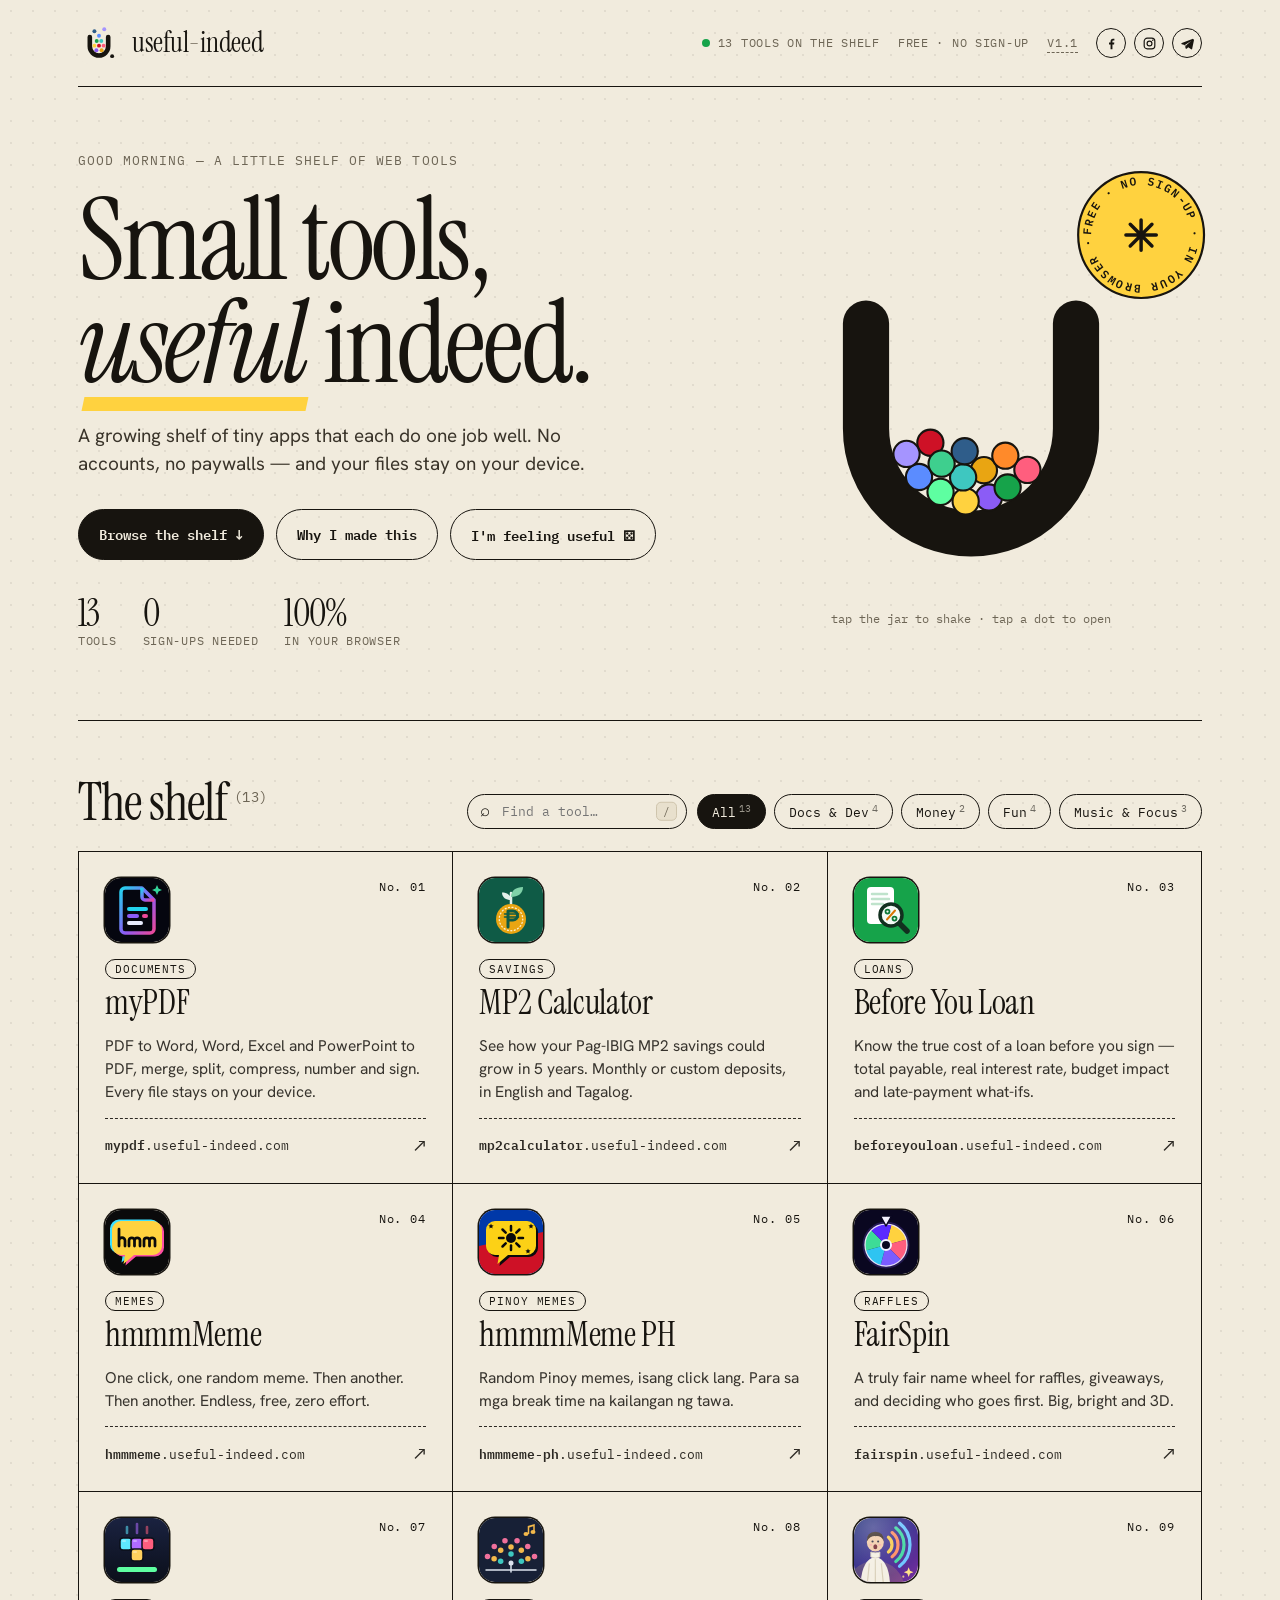
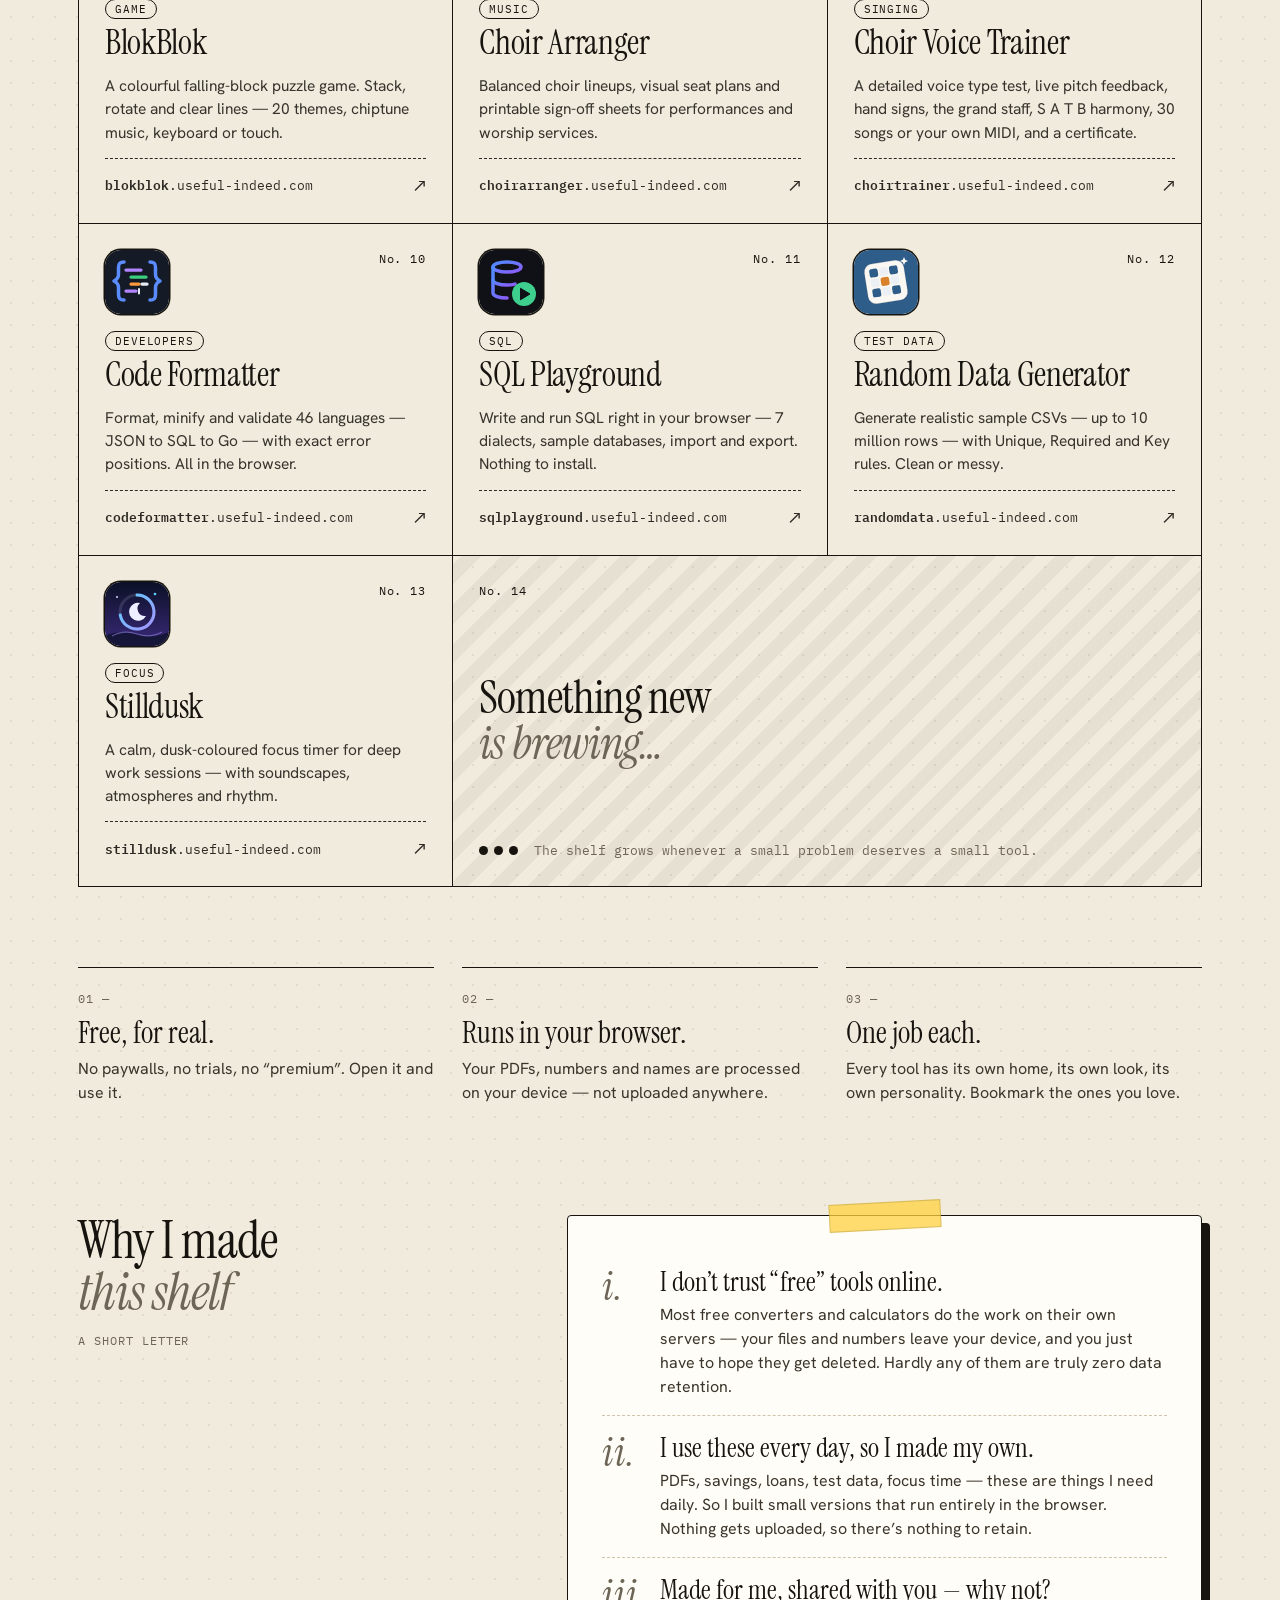
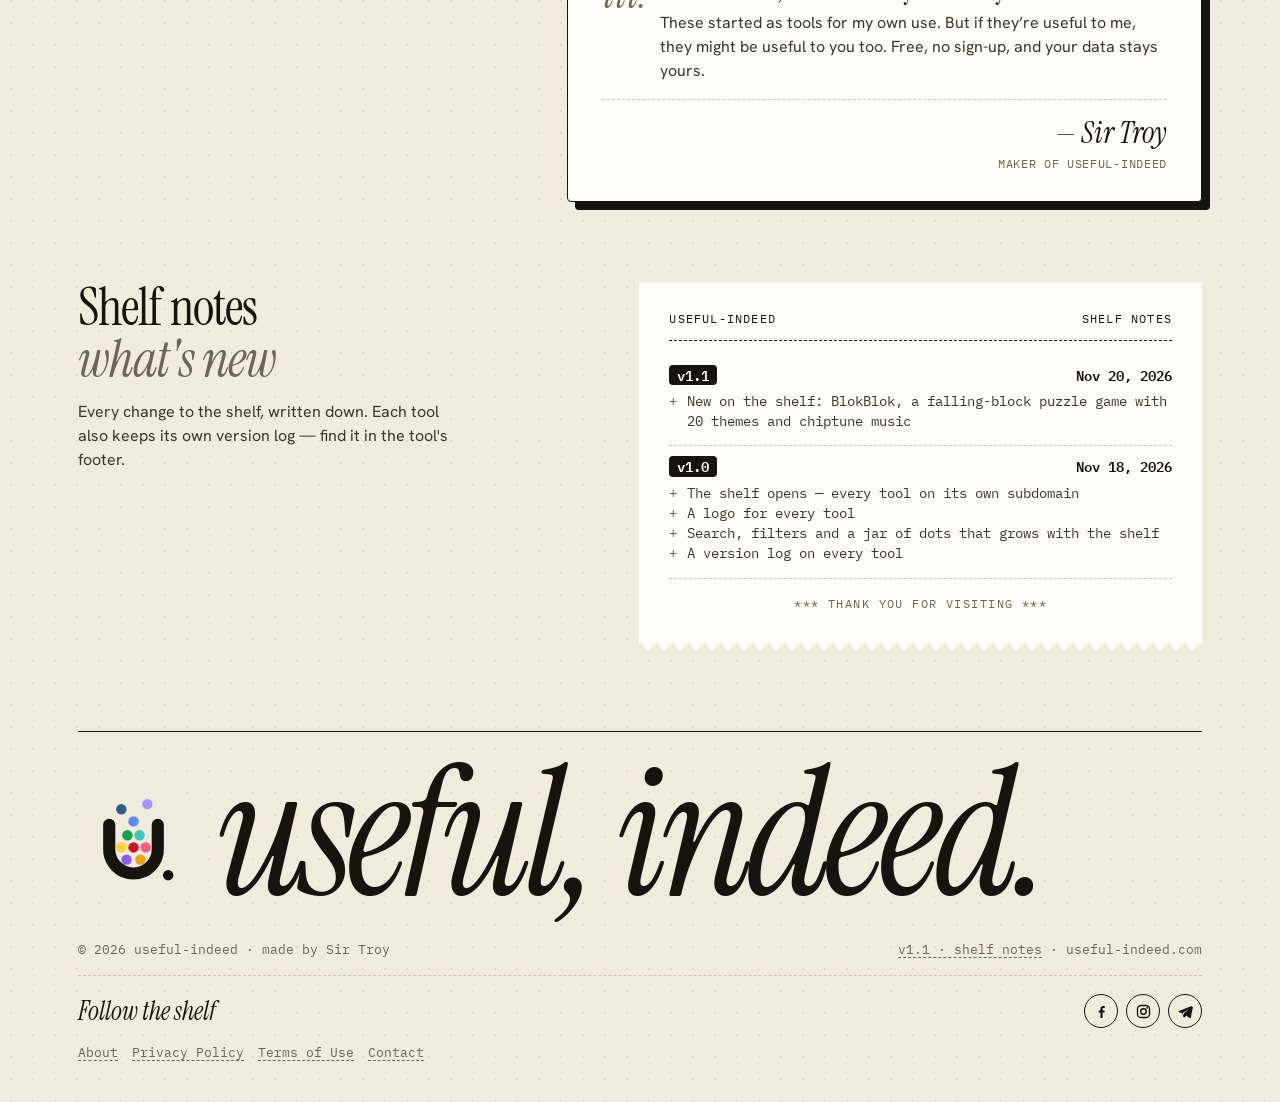
==== index.html @ be5a0157 "Update useful-indeed.com" ====
<!DOCTYPE html>
<html lang="en">
<head>
<meta charset="UTF-8">
<meta name="viewport" content="width=device-width, initial-scale=1.0">
<title>useful-indeed · small tools, useful indeed</title>
<meta name="description" content="A growing shelf of small, free web tools — PDFs, savings, loans, memes, raffles, games, choirs, code, test data and focus. No sign-up. Runs in your browser.">
<meta property="og:title" content="useful-indeed">
<meta property="og:description" content="A growing shelf of small, free web tools. No sign-up. Runs in your browser.">
<link rel="canonical" href="https://useful-indeed.com/">
<meta property="og:url" content="https://useful-indeed.com/">
<link rel="icon" type="image/svg+xml" href="logos/useful-indeed.svg">
<link rel="apple-touch-icon" href="logos/useful-indeed.svg">
<link rel="preconnect" href="https://fonts.googleapis.com">
<link rel="preconnect" href="https://fonts.gstatic.com" crossorigin>
<link href="https://fonts.googleapis.com/css2?family=Instrument+Serif:ital@0;1&family=IBM+Plex+Mono:wght@400;500;600&family=Hanken+Grotesk:wght@400;500;600;700&display=swap" rel="stylesheet">
<script src="tools.js"></script>
<script src="version-log.js"></script>
<style>
  :root{
    --paper:#f1ebdd; --paper2:#e8e0cd; --ink:#17140f; --muted:#6d6555; --line:#cfc5ad; --hi:#ffd23f;
    --serif:'Instrument Serif',Georgia,serif; --mono:'IBM Plex Mono',ui-monospace,monospace; --sans:'Hanken Grotesk',system-ui,sans-serif;
  }
  *{box-sizing:border-box;margin:0;padding:0}
  html{scroll-behavior:smooth}
  body{background:var(--paper);color:var(--ink);font-family:var(--sans);line-height:1.5;
    background-image:radial-gradient(rgba(23,20,15,.07) 1px,transparent 1px);background-size:22px 22px}
  a{color:inherit}
  ::selection{background:var(--hi)}
  .wrap{max-width:1180px;margin:0 auto;padding:0 28px}

  /* top bar */
  header.top{display:flex;align-items:center;justify-content:space-between;padding:22px 0;border-bottom:1.5px solid var(--ink)}
  .brand{display:flex;align-items:center;gap:12px;text-decoration:none}
  .brand img{width:42px;height:42px;transition:transform .5s cubic-bezier(.3,1.6,.5,1)}
  .brand:hover img{transform:rotate(-12deg)}
  .brand b{font-family:var(--serif);font-size:28px;font-weight:400;letter-spacing:-.01em}
  .brand b i{color:var(--muted)}
  .meta{font-family:var(--mono);font-size:12px;letter-spacing:.06em;text-transform:uppercase;color:var(--muted);display:flex;gap:18px;align-items:center}
  .meta .live::before{content:"";display:inline-block;width:8px;height:8px;border-radius:50%;background:#16a34a;margin-right:8px;box-shadow:0 0 0 0 rgba(22,163,74,.5);animation:pulse 2.4s infinite}
  .meta a{text-decoration:none;border-bottom:1px dashed}
  @keyframes pulse{70%{box-shadow:0 0 0 8px rgba(22,163,74,0)}100%{box-shadow:0 0 0 0 rgba(22,163,74,0)}}

  /* hero */
  .hero{display:grid;grid-template-columns:1.35fr 1fr;gap:40px;align-items:center;padding:64px 0 70px}
  .kicker{font-family:var(--mono);font-size:13px;letter-spacing:.08em;text-transform:uppercase;color:var(--muted);margin-bottom:18px}
  h1{font-family:var(--serif);font-weight:400;font-size:clamp(56px,9vw,124px);line-height:.9;letter-spacing:-.03em}
  h1 em{font-style:italic;position:relative;white-space:nowrap;z-index:0}
  h1 em::after{content:"";position:absolute;left:2%;right:0;bottom:.06em;height:.12em;background:var(--hi);z-index:-1;transform:skew(-12deg) scaleX(0);transform-origin:left;animation:mark .9s .5s cubic-bezier(.7,0,.2,1) forwards}
  @keyframes mark{to{transform:skew(-12deg) scaleX(1)}}
  .lede{font-size:19px;max-width:520px;margin-top:26px;color:#3a342a}
  .cta{display:flex;gap:12px;margin-top:30px;flex-wrap:wrap}
  .btn{font-family:var(--mono);font-size:14px;font-weight:600;border:1.5px solid var(--ink);padding:13px 20px;border-radius:999px;background:var(--ink);color:var(--paper);text-decoration:none;cursor:pointer;transition:transform .15s, box-shadow .15s}
  .btn:hover{transform:translate(-2px,-2px);box-shadow:4px 4px 0 var(--ink)}
  .btn.ghost{background:transparent;color:var(--ink)}
  .btn .die{display:inline-block;transition:transform .5s}
  .btn:hover .die{transform:rotate(180deg)}
  .stats{display:flex;gap:26px;margin-top:34px;flex-wrap:wrap;font-family:var(--mono);font-size:12px;color:var(--muted);text-transform:uppercase;letter-spacing:.06em}
  .stats b{display:block;font-family:var(--serif);font-size:38px;font-weight:400;color:var(--ink);letter-spacing:-.02em;text-transform:none;line-height:1}

  /* the jar of dots */
  .jar{position:relative;aspect-ratio:1;max-width:420px;justify-self:center;width:100%}
  .jar svg.cup{width:100%;height:100%;overflow:visible;touch-action:manipulation}
  .jar .dot{cursor:pointer}
  .jar-tip{position:absolute;left:50%;bottom:-14px;transform:translateX(-50%);font-family:var(--mono);font-size:12px;color:var(--muted);white-space:nowrap;transition:color .2s}
  .jar-tip.on{color:var(--ink);font-weight:600}
  .stamp{position:absolute;right:-6%;top:-4%;width:31%;aspect-ratio:1;animation:spin 22s linear infinite;pointer-events:none}
  .stamp text{font-family:var(--mono);font-size:10.4px;letter-spacing:1px;fill:var(--ink);font-weight:600}
  @keyframes spin{to{transform:rotate(360deg)}}

  /* shelf head */
  .shelf-head{display:grid;grid-template-columns:auto 1fr;gap:18px 30px;align-items:end;padding:20px 0 22px;border-top:1.5px solid var(--ink)}
  .shelf-head h2{font-family:var(--serif);font-weight:400;font-size:52px;line-height:1;letter-spacing:-.02em;padding-top:36px}
  .shelf-head h2 small{font-family:var(--mono);font-size:14px;color:var(--muted);letter-spacing:.04em;vertical-align:super;margin-left:6px}
  .tools-bar{display:flex;gap:10px;flex-wrap:wrap;justify-content:flex-end;align-items:center}
  .search{position:relative}
  .search input{font-family:var(--mono);font-size:13px;border:1.5px solid var(--ink);background:var(--paper);padding:8px 38px 8px 34px;border-radius:999px;width:220px;color:var(--ink);outline:none;transition:width .25s, box-shadow .2s}
  .search input:focus{width:260px;box-shadow:3px 3px 0 var(--ink)}
  .search::before{content:"⌕";position:absolute;left:13px;top:50%;transform:translateY(-52%);font-size:17px}
  .search kbd{position:absolute;right:10px;top:50%;transform:translateY(-50%);font-family:var(--mono);font-size:11px;border:1px solid var(--line);border-radius:5px;padding:0 6px;color:var(--muted);background:var(--paper2)}
  .chips{display:flex;gap:8px;flex-wrap:wrap}
  .chip{font-family:var(--mono);font-size:13px;border:1.5px solid var(--ink);background:transparent;padding:7px 14px;border-radius:999px;cursor:pointer;color:var(--ink);transition:background .15s}
  .chip sup{font-size:10px;margin-left:3px;opacity:.6}
  .chip:hover{background:var(--paper2)}
  .chip[aria-pressed="true"]{background:var(--ink);color:var(--paper)}

  /* cards */
  .grid{display:grid;grid-template-columns:repeat(3,1fr);border-top:1.5px solid var(--ink);border-left:1.5px solid var(--ink)}
  .card{--c:#333;--on:#fff;position:relative;display:flex;flex-direction:column;gap:14px;padding:26px 26px 22px;min-height:290px;
    border-right:1.5px solid var(--ink);border-bottom:1.5px solid var(--ink);text-decoration:none;background:var(--paper);
    transition:color .25s;isolation:isolate;overflow:hidden}
  .card::before{content:"";position:absolute;inset:0;background:var(--c);clip-path:circle(0% at 58px 58px);transition:clip-path .55s cubic-bezier(.7,0,.2,1);z-index:-1}
  .card:hover::before,.card:focus-visible::before{clip-path:circle(150% at 58px 58px)}
  .card:hover,.card:focus-visible{color:var(--on);outline:none}
  .card .row{display:flex;justify-content:space-between;align-items:start}
  .card .lg{position:relative}
  .card img{width:64px;height:64px;border-radius:16px;transition:transform .4s cubic-bezier(.3,1.6,.5,1);box-shadow:0 0 0 1.5px var(--ink);display:block}
  .card:hover img{transform:rotate(-8deg) scale(1.08)}
  .sticker{position:absolute;left:44px;top:-10px;font-family:var(--mono);font-size:10.5px;font-weight:600;text-transform:uppercase;letter-spacing:.06em;background:var(--hi);color:var(--ink);border:1.5px solid var(--ink);padding:2px 8px;border-radius:999px;transform:rotate(8deg);white-space:nowrap}
  .no{font-family:var(--mono);font-size:12px;letter-spacing:.08em}
  .card h3{font-family:var(--serif);font-weight:400;font-size:34px;line-height:1;letter-spacing:-.01em;margin-top:6px}
  .card p{font-size:15.5px;opacity:.85;flex:1}
  .card .url{font-family:var(--mono);font-size:12.5px;display:flex;justify-content:space-between;align-items:center;border-top:1px dashed currentColor;padding-top:12px;opacity:.9}
  .card .url b{font-weight:600}
  .card .arrow{font-size:20px;transition:transform .25s}
  .card:hover .arrow{transform:translate(4px,-4px)}
  .tag{font-family:var(--mono);font-size:11px;text-transform:uppercase;letter-spacing:.08em;border:1px solid currentColor;border-radius:999px;padding:2px 9px}
  .key{position:absolute;right:26px;top:48px;font-family:var(--mono);font-size:11px;opacity:0;transition:opacity .2s}
  .card:hover .key{opacity:.7}
  .hide{display:none!important}
  .soon{border-right:1.5px solid var(--ink);border-bottom:1.5px solid var(--ink);padding:26px;display:flex;flex-direction:column;justify-content:space-between;gap:16px;min-height:200px;
    background:repeating-linear-gradient(-45deg,transparent 0 14px,rgba(23,20,15,.05) 14px 28px);grid-column:span var(--s3,1)}
  .soon h3{font-family:var(--serif);font-weight:400;font-size:46px;line-height:1;letter-spacing:-.02em}
  .soon h3 i{color:var(--muted)}
  .soon p{font-family:var(--mono);font-size:13px;color:var(--muted)}
  .soon .bub{display:inline-flex;gap:6px}
  .soon .bub span{width:9px;height:9px;border-radius:50%;background:var(--ink);animation:bub 1.4s infinite ease-in-out}
  .soon .bub span:nth-child(2){animation-delay:.2s}.soon .bub span:nth-child(3){animation-delay:.4s}
  @keyframes bub{0%,80%,100%{transform:translateY(0);opacity:.35}40%{transform:translateY(-7px);opacity:1}}
  .empty{grid-column:1/-1;border-right:1.5px solid var(--ink);border-bottom:1.5px solid var(--ink);padding:50px 26px;text-align:center;font-family:var(--serif);font-size:32px}
  .empty small{display:block;font-family:var(--mono);font-size:13px;color:var(--muted);margin-top:8px}

  /* reveal */
  .rv{opacity:0;transform:translateY(18px);transition:opacity .6s ease, transform .6s cubic-bezier(.2,.7,.2,1);transition-delay:var(--dl,0s)}
  .rv.in{opacity:1;transform:none}

  /* promises */
  .promises{display:grid;grid-template-columns:repeat(3,1fr);gap:28px;padding:80px 0 30px}
  .promises div{border-top:1.5px solid var(--ink);padding-top:18px}
  .promises .ic{font-family:var(--mono);font-size:12px;color:var(--muted);letter-spacing:.08em}
  .promises b{font-family:var(--serif);font-weight:400;font-size:30px;display:block;line-height:1.1;margin:6px 0 8px}
  .promises p{color:#3a342a}

  /* shelf notes (receipt) */
  .notes{display:grid;grid-template-columns:1fr 1.1fr;gap:50px;align-items:start;padding:70px 0 20px}
  .notes h2{font-family:var(--serif);font-weight:400;font-size:52px;line-height:1;letter-spacing:-.02em}
  .notes h2 i{color:var(--muted)}
  .notes .sub{margin-top:14px;color:#3a342a;max-width:380px}
  .receipt{position:relative;background:#fffdf7;padding:28px 30px 38px;font-family:var(--mono);font-size:13.5px;transform:rotate(-1.2deg);
    box-shadow:0 1px 0 var(--line),0 18px 40px -18px rgba(23,20,15,.35);
    -webkit-mask:conic-gradient(from -45deg at bottom,#0000,#000 1deg 89deg,#0000 90deg) bottom/16px 51% repeat-x,linear-gradient(#000 0 0) top/100% calc(100% - 8px) no-repeat;
            mask:conic-gradient(from -45deg at bottom,#0000,#000 1deg 89deg,#0000 90deg) bottom/16px 51% repeat-x,linear-gradient(#000 0 0) top/100% calc(100% - 8px) no-repeat}
  .receipt .rh{display:flex;justify-content:space-between;text-transform:uppercase;letter-spacing:.1em;font-size:12px;border-bottom:1.5px dashed var(--ink);padding-bottom:12px;margin-bottom:14px}
  .receipt .en{padding:10px 0 14px;border-bottom:1px dashed var(--line)}
  .receipt .en:last-of-type{border-bottom:0}
  .receipt .vh{display:flex;justify-content:space-between;font-weight:600;margin-bottom:6px}
  .receipt .vh span:first-child{background:var(--ink);color:#fffdf7;padding:0 8px;border-radius:4px}
  .receipt ul{list-style:none}
  .receipt li{padding-left:18px;position:relative;color:#3a342a}
  .receipt li::before{content:"+";position:absolute;left:0;color:var(--muted)}
  .receipt .thx{text-align:center;margin-top:16px;font-size:12px;letter-spacing:.12em;text-transform:uppercase;color:var(--muted)}


  /* why I made this */
  .why{display:grid;grid-template-columns:.9fr 1.3fr;gap:50px;padding:80px 0 10px;align-items:start}
  .why h2{font-family:var(--serif);font-weight:400;font-size:52px;line-height:1;letter-spacing:-.02em}
  .why h2 i{color:var(--muted)}
  .why h2 small{display:block;font-family:var(--mono);font-size:12px;letter-spacing:.08em;text-transform:uppercase;color:var(--muted);margin-top:16px}
  .letter{background:#fffdf7;border:1.5px solid var(--ink);border-radius:4px;padding:34px 34px 28px;box-shadow:8px 8px 0 var(--ink);position:relative}
  .letter::before{content:"";position:absolute;top:-14px;left:50%;width:110px;height:26px;transform:translateX(-50%) rotate(-3deg);background:rgba(255,210,63,.75);border:1px solid rgba(23,20,15,.15)}
  .letter .pt{display:grid;grid-template-columns:44px 1fr;gap:6px 14px;padding:16px 0;border-bottom:1px dashed var(--line)}
  .letter .pt:last-of-type{border-bottom:0}
  .letter .pt span{font-family:var(--serif);font-style:italic;font-size:40px;line-height:1;color:var(--muted)}
  .letter .pt b{font-family:var(--serif);font-weight:400;font-size:27px;line-height:1.15;display:block;margin-bottom:6px}
  .letter .pt p{color:#3a342a}
  .letter .sig{font-family:var(--serif);font-style:italic;font-size:30px;text-align:right;margin-top:10px}
  .letter .sig small{display:block;font-family:var(--mono);font-style:normal;font-size:11.5px;color:var(--muted);letter-spacing:.06em;text-transform:uppercase}
  footer .legal a{margin-left:14px}
  .brand b{white-space:nowrap}

  /* social */
  .social{display:inline-flex;gap:8px;align-items:center}
  .social a{width:34px;height:34px;border-radius:50%;border:1.5px solid var(--ink);display:grid;place-items:center;color:var(--ink);text-decoration:none;background:var(--paper);transition:transform .2s,background .2s,color .2s,box-shadow .2s}
  .social a:hover{background:var(--ink);color:var(--paper);transform:translate(-2px,-2px);box-shadow:3px 3px 0 var(--ink)}
  .social svg{width:17px;height:17px}
  .meta .social a{width:30px;height:30px}.meta .social svg{width:15px;height:15px}
  footer .follow{display:flex;align-items:center;gap:14px;width:100%;justify-content:space-between;flex-wrap:wrap;border-top:1px dashed var(--line);padding-top:16px;margin-top:4px}
  footer .follow b{font-family:var(--serif);font-weight:400;font-style:italic;font-size:26px;color:var(--ink)}
  footer{border-top:1.5px solid var(--ink);margin-top:60px;padding:26px 0 40px;display:flex;justify-content:space-between;flex-wrap:wrap;gap:12px;font-family:var(--mono);font-size:12.5px;color:var(--muted)}
  footer .big{font-family:var(--serif);font-size:clamp(60px,14vw,190px);color:var(--ink);line-height:.85;letter-spacing:-.04em;width:100%;font-style:italic;margin-bottom:18px;display:flex;align-items:flex-end;gap:.15em}
  footer .big img{width:.62em;height:.62em;margin-bottom:.08em}
  footer a{text-decoration:none;border-bottom:1px dashed}

  @media (max-width:900px){
    .hero{grid-template-columns:1fr;padding-top:40px}
    .jar{max-width:300px}
    .grid{grid-template-columns:repeat(2,1fr)}
    .soon{grid-column:span var(--s2,1)}
    .promises,.notes,.why{grid-template-columns:1fr}
    .letter{padding:26px 22px 22px;box-shadow:5px 5px 0 var(--ink)}
    .brand b{font-size:24px}
    .meta .hide-m,.meta .live{display:none}
    .shelf-head{grid-template-columns:1fr}
    .tools-bar{justify-content:flex-start}
  }
  @media (max-width:600px){ .grid{grid-template-columns:1fr} .soon{grid-column:auto} .card{min-height:0} .search input,.search input:focus{width:100%} .search{flex:1 1 100%} }
  @media (prefers-reduced-motion:reduce){ *{animation:none!important;transition:none!important} .rv{opacity:1;transform:none} h1 em::after{transform:skew(-12deg)} }
</style>
<script type="application/ld+json">{"@context":"https://schema.org","@type":"Organization","name":"useful-indeed","url":"https://useful-indeed.com","logo":"https://useful-indeed.com/logos/useful-indeed.svg","sameAs":["https://www.facebook.com/usefulindeed","https://www.instagram.com/usefulindeed/","https://t.me/usefulindeed"]}</script>
<script async src="https://pagead2.googlesyndication.com/pagead/js/adsbygoogle.js?client=ca-pub-4427223480429053"
     crossorigin="anonymous"></script>
</head>
<body>
<div class="wrap">
  <header class="top">
    <a class="brand" href="./"><img src="logos/useful-indeed.svg" alt=""><b>useful<i>-</i>indeed</b></a>
    <div class="meta"><span class="live"><span id="nLive">–</span> tools on the shelf</span><span class="hide-m">free · no sign-up</span><a href="#notes" class="hide-m" id="verLink">v–</a><div class="social" aria-label="useful-indeed on social media">
        <!-- Social links -->
        <a href="https://www.facebook.com/usefulindeed" target="_blank" rel="noopener" aria-label="Facebook" title="Facebook"><svg viewBox="0 0 24 24" aria-hidden="true"><path fill="currentColor" d="M13.5 21v-7.5h2.6l.4-3h-3V8.6c0-.9.3-1.5 1.5-1.5h1.6V4.4c-.3 0-1.2-.1-2.3-.1-2.3 0-3.8 1.4-3.8 3.9v2.3H8v3h2.5V21h3z"/></svg></a>
        <a href="https://www.instagram.com/usefulindeed/" target="_blank" rel="noopener" aria-label="Instagram" title="Instagram"><svg viewBox="0 0 24 24" aria-hidden="true"><rect x="3.5" y="3.5" width="17" height="17" rx="5" fill="none" stroke="currentColor" stroke-width="1.9"/><circle cx="12" cy="12" r="3.9" fill="none" stroke="currentColor" stroke-width="1.9"/><circle cx="17.2" cy="6.8" r="1.2" fill="currentColor"/></svg></a>
        <a href="https://t.me/usefulindeed" target="_blank" rel="noopener" aria-label="Telegram" title="Telegram"><svg viewBox="0 0 24 24" aria-hidden="true"><path fill="currentColor" d="M20.7 4.3 2.9 11.2c-1 .4-1 1.6.1 1.9l4.4 1.4 1.7 5.3c.2.7 1.1.9 1.6.4l2.5-2.3 4.6 3.4c.6.4 1.4.1 1.6-.6l3-14.2c.2-.9-.7-1.6-1.7-1.2zM9.9 14.6l-.4 3.4-1.2-3.9 9.6-6.3-8 6.8z"/></svg></a>
      </div></div>
  </header>

  <section class="hero">
    <div>
      <div class="kicker" id="kicker">A little shelf of web tools</div>
      <h1>Small tools,<br><em>useful</em> indeed.</h1>
      <p class="lede">A growing shelf of tiny apps that each do one job well. No accounts, no paywalls — and your files stay on your device.</p>
      <div class="cta">
        <a class="btn" href="#shelf">Browse the shelf ↓</a>
        <a class="btn ghost" href="#why">Why I made this</a>
        <button class="btn ghost" id="lucky" type="button">I'm feeling useful <span class="die">⚄</span></button>
      </div>
      <div class="stats">
        <div><b id="sTools">0</b>tools</div>
        <div><b>0</b>sign-ups needed</div>
        <div><b id="sPct">0%</b>in your browser</div>
      </div>
    </div>
    <div class="jar">
      <svg class="cup" viewBox="0 0 400 400" id="jarSvg" role="img" aria-label="A jar of coloured dots, one per tool">
        <path d="M100 130v100a100 100 0 0 0 200 0V130" fill="none" stroke="#17140f" stroke-width="44" stroke-linecap="round"/>
        <g id="dots"></g>
      </svg>
      <svg class="stamp" viewBox="0 0 120 120" aria-hidden="true">
        <defs><path id="circ" d="M60 60m-46 0a46 46 0 1 1 92 0a46 46 0 1 1-92 0"/></defs>
        <circle cx="60" cy="60" r="58" fill="#ffd23f" stroke="#17140f" stroke-width="2"/>
        <text><textPath href="#circ" textLength="286" lengthAdjust="spacing">FREE · NO SIGN-UP · IN YOUR BROWSER ·</textPath></text>
        <path d="M60 46v28M46 60h28M50 50l20 20M70 50L50 70" stroke="#17140f" stroke-width="3.2" stroke-linecap="round"/>
      </svg>
      <div class="jar-tip" id="jarTip">tap the jar to shake · tap a dot to open</div>
    </div>
  </section>
</div>

<div class="wrap" id="shelf">
  <div class="shelf-head">
    <h2>The shelf<small id="nShelf"></small></h2>
    <div class="tools-bar">
      <label class="search"><input id="q" type="search" placeholder="Find a tool…" aria-label="Search tools" autocomplete="off"><kbd>/</kbd></label>
      <div class="chips" id="chips" role="group" aria-label="Filter"></div>
    </div>
  </div>
  <div class="grid" id="grid"></div>

  <section class="promises">
    <div class="rv"><span class="ic">01 —</span><b>Free, for real.</b><p>No paywalls, no trials, no “premium”. Open it and use it.</p></div>
    <div class="rv" style="--dl:.1s"><span class="ic">02 —</span><b>Runs in your browser.</b><p>Your PDFs, numbers and names are processed on your device — not uploaded anywhere.</p></div>
    <div class="rv" style="--dl:.2s"><span class="ic">03 —</span><b>One job each.</b><p>Every tool has its own home, its own look, its own personality. Bookmark the ones you love.</p></div>
  </section>

  <section class="why" id="why">
    <h2 class="rv">Why I made<br><i>this shelf</i><small>a short letter</small></h2>
    <div class="letter rv" style="--dl:.1s">
      <div class="pt"><span>i.</span><div><b>I don’t trust “free” tools online.</b><p>Most free converters and calculators do the work on their own servers — your files and numbers leave your device, and you just have to hope they get deleted. Hardly any of them are truly zero data retention.</p></div></div>
      <div class="pt"><span>ii.</span><div><b>I use these every day, so I made my own.</b><p>PDFs, savings, loans, test data, focus time — these are things I need daily. So I built small versions that run entirely in the browser. Nothing gets uploaded, so there’s nothing to retain.</p></div></div>
      <div class="pt"><span>iii.</span><div><b>Made for me, shared with you — why not?</b><p>These started as tools for my own use. But if they’re useful to me, they might be useful to you too. Free, no sign-up, and your data stays yours.</p></div></div>
      <div class="sig">— Sir Troy<small>maker of useful-indeed</small></div>
    </div>
  </section>

  <section class="notes" id="notes">
    <div class="rv">
      <h2>Shelf notes<br><i>what's new</i></h2>
      <p class="sub">Every change to the shelf, written down. Each tool also keeps its own version log — find it in the tool's footer.</p>
    </div>
    <div class="receipt rv" style="--dl:.1s" id="receipt"></div>
  </section>

  <footer>
    <div class="big"><img src="logos/useful-indeed.svg" alt="">useful, indeed.</div>
    <span>© <span id="yr">2026</span> useful-indeed · made by Sir Troy</span>
    <span><a href="#notes" id="verLink2">v–</a> · useful-indeed.com</span>
    <div class="follow"><b>Follow the shelf</b><div class="social" aria-label="useful-indeed on social media">
        <!-- Social links -->
        <a href="https://www.facebook.com/usefulindeed" target="_blank" rel="noopener" aria-label="Facebook" title="Facebook"><svg viewBox="0 0 24 24" aria-hidden="true"><path fill="currentColor" d="M13.5 21v-7.5h2.6l.4-3h-3V8.6c0-.9.3-1.5 1.5-1.5h1.6V4.4c-.3 0-1.2-.1-2.3-.1-2.3 0-3.8 1.4-3.8 3.9v2.3H8v3h2.5V21h3z"/></svg></a>
        <a href="https://www.instagram.com/usefulindeed/" target="_blank" rel="noopener" aria-label="Instagram" title="Instagram"><svg viewBox="0 0 24 24" aria-hidden="true"><rect x="3.5" y="3.5" width="17" height="17" rx="5" fill="none" stroke="currentColor" stroke-width="1.9"/><circle cx="12" cy="12" r="3.9" fill="none" stroke="currentColor" stroke-width="1.9"/><circle cx="17.2" cy="6.8" r="1.2" fill="currentColor"/></svg></a>
        <a href="https://t.me/usefulindeed" target="_blank" rel="noopener" aria-label="Telegram" title="Telegram"><svg viewBox="0 0 24 24" aria-hidden="true"><path fill="currentColor" d="M20.7 4.3 2.9 11.2c-1 .4-1 1.6.1 1.9l4.4 1.4 1.7 5.3c.2.7 1.1.9 1.6.4l2.5-2.3 4.6 3.4c.6.4 1.4.1 1.6-.6l3-14.2c.2-.9-.7-1.6-1.7-1.2zM9.9 14.6l-.4 3.4-1.2-3.9 9.6-6.3-8 6.8z"/></svg></a>
      </div></div>
    <span class="legal" style="width:100%"><a href="about.html" style="margin-left:0">About</a><a href="privacy.html">Privacy Policy</a><a href="terms.html">Terms of Use</a><a href="contact.html">Contact</a></span>
  </footer>
</div>

<script>
(()=>{
const TOOLS=(window.USEFUL_TOOLS||[]).filter(t=>t&&t.id);
const LOG=(window.USEFUL_VERSION_LOG||{entries:[]}).entries||[];
const N=TOOLS.length;
const url=t=>t.href||`https://${t.id}.useful-indeed.com`;
const esc=s=>String(s).replace(/[&<>"']/g,c=>({"&":"&amp;","<":"&lt;",">":"&gt;",'"':"&quot;","'":"&#39;"}[c]));
const reduce=matchMedia("(prefers-reduced-motion: reduce)").matches;
const $=id=>document.getElementById(id);

// counts + greeting
$("nLive").textContent=N; $("nShelf").textContent=`(${N})`;
$("yr").textContent=Math.max(2026,new Date().getFullYear());
const v=LOG[0]?("v"+LOG[0].version):""; $("verLink").textContent=v; $("verLink2").textContent=v+" · shelf notes";
const h=new Date().getHours();
$("kicker").textContent=(h<5?"Up late? ":h<12?"Good morning — ":h<18?"Good afternoon — ":"Good evening — ")+"a little shelf of web tools";
function countUp(el,to,suf=""){if(reduce){el.textContent=to+suf;return}let s=null;const d=1100;
  const f=t=>{s??=t;const p=Math.min(1,(t-s)/d),e=1-Math.pow(1-p,3);el.textContent=Math.round(to*e)+suf;if(p<1)requestAnimationFrame(f)};requestAnimationFrame(f)}
countUp($("sTools"),N); countUp($("sPct"),100,"%");

// cards
const grid=$("grid");
grid.innerHTML=TOOLS.map((t,i)=>`
 <a class="card rv" data-cat="${esc(t.cat)}" data-q="${esc((t.name+" "+t.tag+" "+t.cat+" "+t.d+" "+t.id).toLowerCase())}" href="${url(t)}" style="--c:${t.c};--on:${t.on};--dl:${(i%3)*.08}s">
  <div class="row"><span class="lg"><img src="logos/${esc(t.id)}.svg" alt="${esc(t.name)} logo" width="64" height="64">${t.badge?`<span class="sticker">${esc(t.badge)}</span>`:""}</span><span class="no">No. ${String(i+1).padStart(2,"0")}</span></div>
  <div><span class="tag">${esc(t.tag)}</span><h3>${esc(t.name)}</h3></div>
  <p>${esc(t.d)}</p>
  ${i<9?`<span class="key">press ${i+1}</span>`:""}
  <div class="url"><span><b>${esc(t.id)}</b>.useful-indeed.com</span><span class="arrow">↗</span></div>
 </a>`).join("")+
 `<div class="soon rv" id="soon"><span class="no">No. ${String(N+1).padStart(2,"0")}</span><h3>Something new<br><i>is brewing…</i></h3><p><span class="bub"><span></span><span></span><span></span></span>&nbsp; The shelf grows whenever a small problem deserves a small tool.</p></div>
 <div class="empty hide" id="empty">Nothing on the shelf like that — yet.<small>Try another word, or clear the search.</small></div>`;
// the "brewing" tile fills the rest of the last row
const soon=$("soon");
soon.style.setProperty("--s3",(3-N%3)||3); soon.style.setProperty("--s2",(2-N%2)||2);

// filters (built from the categories in tools.js)
const cats=[...new Set(TOOLS.map(t=>t.cat))];
let cat="all";
$("chips").innerHTML=[["all","All",N],...cats.map(c=>[c,c,TOOLS.filter(t=>t.cat===c).length])]
  .map(([k,l,n])=>`<button class="chip" data-f="${esc(k)}" aria-pressed="${k==="all"}">${esc(l)}<sup>${n}</sup></button>`).join("");
function apply(){
  const q=$("q").value.trim().toLowerCase();let shown=0;
  grid.querySelectorAll(".card").forEach(c=>{const ok=(cat==="all"||c.dataset.cat===cat)&&(!q||c.dataset.q.includes(q));c.classList.toggle("hide",!ok);if(ok){shown++;c.classList.add("in")}});
  soon.classList.toggle("hide",cat!=="all"||!!q); $("empty").classList.toggle("hide",shown>0);
}
$("chips").addEventListener("click",e=>{const b=e.target.closest(".chip");if(!b)return;cat=b.dataset.f;
  $("chips").querySelectorAll(".chip").forEach(x=>x.setAttribute("aria-pressed",x===b));apply();});
$("q").addEventListener("input",apply);

// lucky + keyboard
$("lucky").onclick=()=>{if(N)location.href=url(TOOLS[Math.floor(Math.random()*N)]);};
addEventListener("keydown",e=>{
  if(e.metaKey||e.ctrlKey||e.altKey)return;
  if(/input|textarea/i.test(e.target.tagName)){if(e.key==="Escape"){e.target.value="";apply();e.target.blur()}return;}
  if(e.key==="/"){e.preventDefault();$("q").focus();return;}
  const n="123456789".indexOf(e.key); if(n>-1&&TOOLS[n]) location.href=url(TOOLS[n]);
});

// shelf notes receipt
const fmt=d=>{try{return new Date(d+"T00:00:00").toLocaleDateString("en-US",{month:"short",day:"numeric",year:"numeric"})}catch(e){return d}};
$("receipt").innerHTML=`<div class="rh"><span>useful-indeed</span><span>shelf notes</span></div>`+
  LOG.map(e=>`<div class="en"><div class="vh"><span>v${esc(e.version)}</span><span>${esc(fmt(e.date))}</span></div><ul>${(e.notes||[]).map(n=>`<li>${esc(n)}</li>`).join("")}</ul></div>`).join("")+
  `<div class="thx">*** thank you for visiting ***</div>`;

// reveal on scroll
if(reduce||!("IntersectionObserver" in window))document.querySelectorAll(".rv").forEach(el=>el.classList.add("in"));
else{const io=new IntersectionObserver(es=>es.forEach(en=>{if(en.isIntersecting){en.target.classList.add("in");io.unobserve(en.target)}}),{threshold:.12});
  document.querySelectorAll(".rv").forEach(el=>io.observe(el));}

// jar of dots — one per tool, gentle physics
const NS="http://www.w3.org/2000/svg",g=$("dots"),tip=$("jarTip"),tipText=tip.textContent;
const R=Math.max(7,Math.min(14,13*Math.sqrt(12/Math.max(N,1)))),D=R*2;
const P=TOOLS.map((t,i)=>{
  const el=document.createElementNS(NS,"circle");
  el.setAttribute("r",R);el.setAttribute("fill",t.dot);el.setAttribute("class","dot");
  el.setAttribute("stroke","#17140f");el.setAttribute("stroke-width","2");
  el.addEventListener("click",()=>location.href=url(t));
  el.addEventListener("pointerenter",()=>{tip.textContent="→ "+t.name;tip.classList.add("on");el.setAttribute("r",R*1.25)});
  el.addEventListener("pointerleave",()=>{tip.textContent=tipText;tip.classList.remove("on");el.setAttribute("r",R)});
  g.appendChild(el);
  return {x:145+(i*37)%110,y:40-i*16,vx:(Math.random()-.5)*2,vy:0,el};
});
function step(){
  for(const p of P){
    p.vy+=0.35;p.x+=p.vx;p.y+=p.vy;p.vx*=0.995;
    if(p.y>230){const dx=p.x-200,dy=p.y-230,d=Math.hypot(dx,dy),lim=78-R;
      if(d>lim){const nx=dx/d,ny=dy/d;p.x=200+nx*lim;p.y=230+ny*lim;const vn=p.vx*nx+p.vy*ny;if(vn>0){p.vx-=1.6*vn*nx;p.vy-=1.6*vn*ny;}}}
    const lo=122+R,hi=278-R;
    if(p.x<lo){p.x=lo;p.vx=Math.abs(p.vx)*.6} if(p.x>hi){p.x=hi;p.vx=-Math.abs(p.vx)*.6}
  }
  for(let i=0;i<P.length;i++)for(let j=i+1;j<P.length;j++){
    const a=P[i],b=P[j],dx=b.x-a.x,dy=b.y-a.y,d=Math.hypot(dx,dy)||.01;
    if(d<D){const o=(D-d)/2,nx=dx/d,ny=dy/d;a.x-=nx*o;a.y-=ny*o;b.x+=nx*o;b.y+=ny*o;
      const rv=(b.vx-a.vx)*nx+(b.vy-a.vy)*ny;if(rv<0){a.vx+=rv*nx*.5;a.vy+=rv*ny*.5;b.vx-=rv*nx*.5;b.vy-=rv*ny*.5;}}
  }
  for(const p of P){p.el.setAttribute("cx",p.x.toFixed(1));p.el.setAttribute("cy",p.y.toFixed(1));}
}
function loop(){step();requestAnimationFrame(loop)}
if(reduce){for(let k=0;k<500;k++)step()}else loop();
$("jarSvg").addEventListener("pointerdown",e=>{if(e.target.classList.contains("dot"))return;
  P.forEach(p=>{p.vy-=7+Math.random()*5;p.vx+=(Math.random()-.5)*6});});
})();
</script>
</body>
</html>
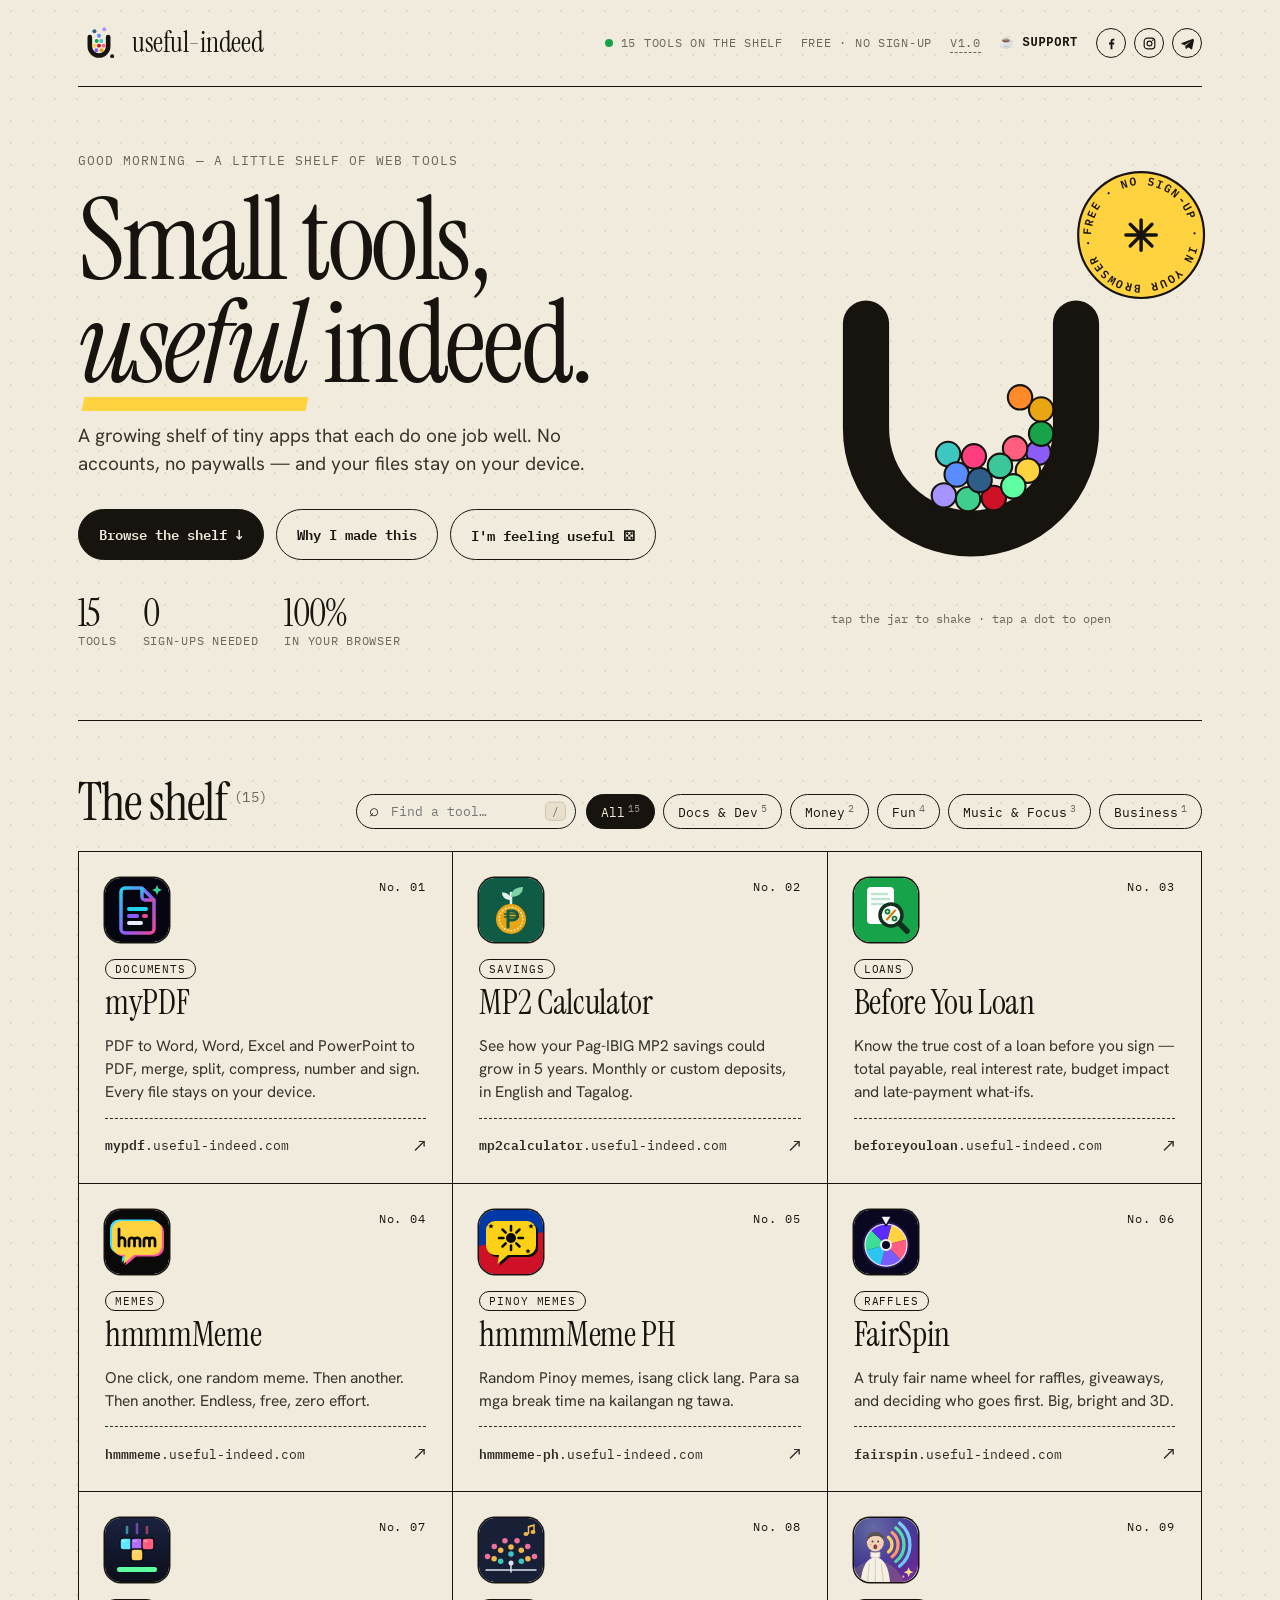
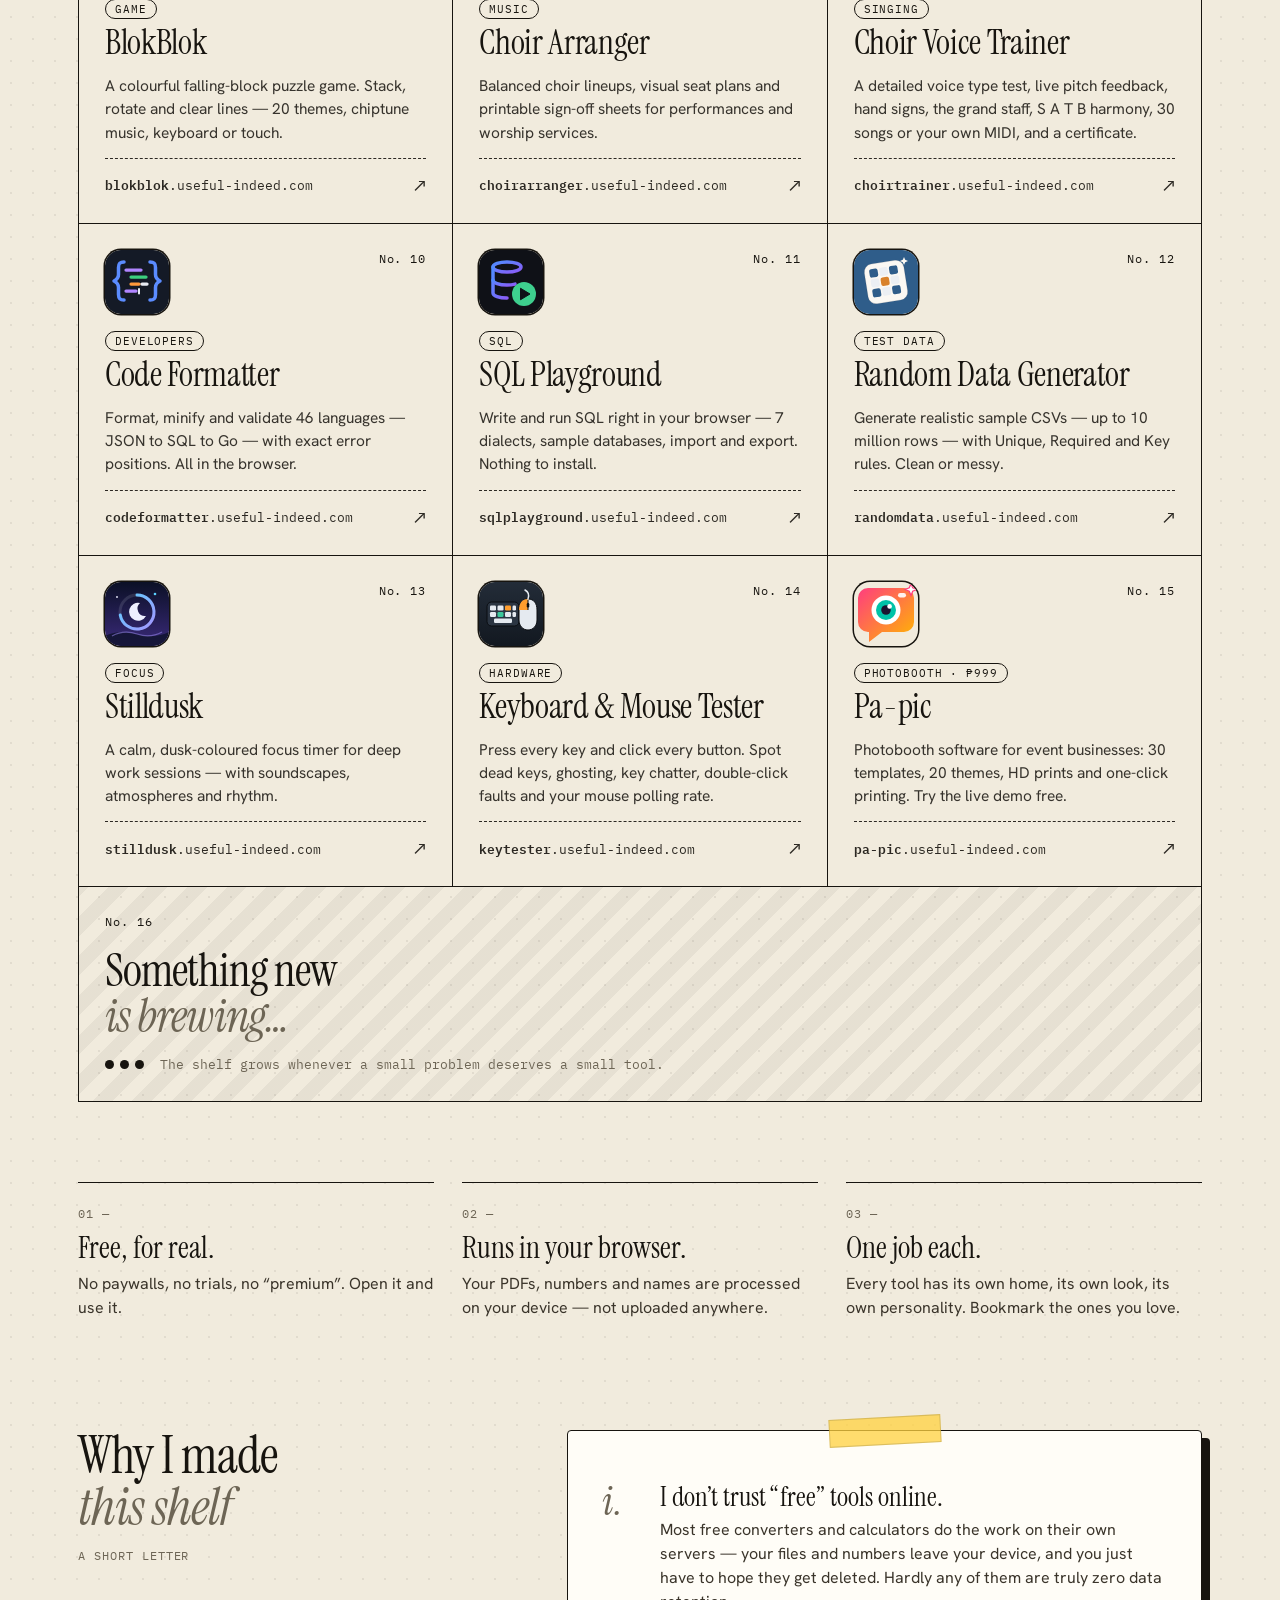
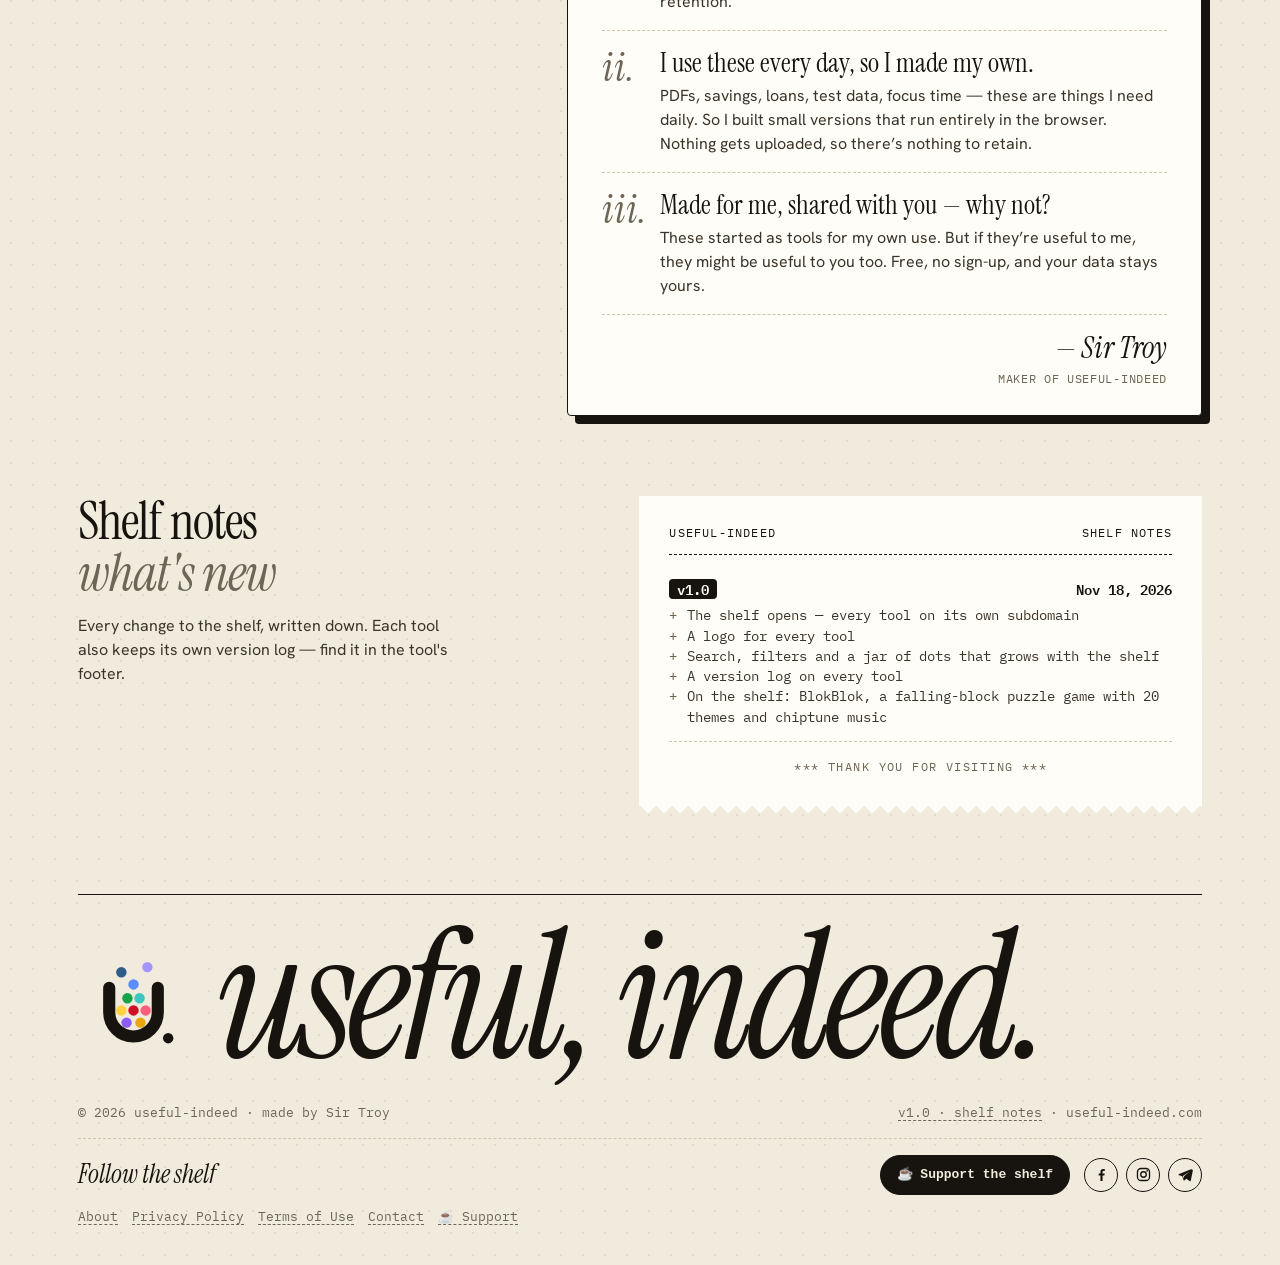
==== commit 5b77f50b: "Update useful-indeed.com" ====
--- a/index.html
+++ b/index.html
@@ -170,6 +170,10 @@
 
   /* social */
   .social{display:inline-flex;gap:8px;align-items:center}
+  .meta a.supp{border-bottom:0;font-weight:700;color:var(--ink)}
+  footer .suppbtn{margin-left:auto;font-family:var(--mono);font-size:13px;font-weight:700;color:var(--paper);background:var(--ink);text-decoration:none;padding:9px 16px;border-radius:999px;border:1.5px solid var(--ink);transition:transform .2s,box-shadow .2s}
+  footer .suppbtn:hover{transform:translate(-2px,-2px);box-shadow:3px 3px 0 var(--ink)}
+  @media (max-width:600px){footer .suppbtn{margin-left:0}}
   .social a{width:34px;height:34px;border-radius:50%;border:1.5px solid var(--ink);display:grid;place-items:center;color:var(--ink);text-decoration:none;background:var(--paper);transition:transform .2s,background .2s,color .2s,box-shadow .2s}
   .social a:hover{background:var(--ink);color:var(--paper);transform:translate(-2px,-2px);box-shadow:3px 3px 0 var(--ink)}
   .social svg{width:17px;height:17px}
@@ -204,7 +208,7 @@
 <div class="wrap">
   <header class="top">
     <a class="brand" href="./"><img src="logos/useful-indeed.svg" alt=""><b>useful<i>-</i>indeed</b></a>
-    <div class="meta"><span class="live"><span id="nLive">–</span> tools on the shelf</span><span class="hide-m">free · no sign-up</span><a href="#notes" class="hide-m" id="verLink">v–</a><div class="social" aria-label="useful-indeed on social media">
+    <div class="meta"><span class="live"><span id="nLive">–</span> tools on the shelf</span><span class="hide-m">free · no sign-up</span><a href="#notes" class="hide-m" id="verLink">v–</a><a href="https://ko-fi.com/usefulindeed" class="supp" data-ui-support>&#9749; Support</a><div class="social" aria-label="useful-indeed on social media">
         <!-- Social links -->
         <a href="https://www.facebook.com/usefulindeed" target="_blank" rel="noopener" aria-label="Facebook" title="Facebook"><svg viewBox="0 0 24 24" aria-hidden="true"><path fill="currentColor" d="M13.5 21v-7.5h2.6l.4-3h-3V8.6c0-.9.3-1.5 1.5-1.5h1.6V4.4c-.3 0-1.2-.1-2.3-.1-2.3 0-3.8 1.4-3.8 3.9v2.3H8v3h2.5V21h3z"/></svg></a>
         <a href="https://www.instagram.com/usefulindeed/" target="_blank" rel="noopener" aria-label="Instagram" title="Instagram"><svg viewBox="0 0 24 24" aria-hidden="true"><rect x="3.5" y="3.5" width="17" height="17" rx="5" fill="none" stroke="currentColor" stroke-width="1.9"/><circle cx="12" cy="12" r="3.9" fill="none" stroke="currentColor" stroke-width="1.9"/><circle cx="17.2" cy="6.8" r="1.2" fill="currentColor"/></svg></a>
@@ -282,13 +286,13 @@
     <div class="big"><img src="logos/useful-indeed.svg" alt="">useful, indeed.</div>
     <span>© <span id="yr">2026</span> useful-indeed · made by Sir Troy</span>
     <span><a href="#notes" id="verLink2">v–</a> · useful-indeed.com</span>
-    <div class="follow"><b>Follow the shelf</b><div class="social" aria-label="useful-indeed on social media">
+    <div class="follow"><b>Follow the shelf</b><a class="suppbtn" href="https://ko-fi.com/usefulindeed" data-ui-support>&#9749; Support the shelf</a><div class="social" aria-label="useful-indeed on social media">
         <!-- Social links -->
         <a href="https://www.facebook.com/usefulindeed" target="_blank" rel="noopener" aria-label="Facebook" title="Facebook"><svg viewBox="0 0 24 24" aria-hidden="true"><path fill="currentColor" d="M13.5 21v-7.5h2.6l.4-3h-3V8.6c0-.9.3-1.5 1.5-1.5h1.6V4.4c-.3 0-1.2-.1-2.3-.1-2.3 0-3.8 1.4-3.8 3.9v2.3H8v3h2.5V21h3z"/></svg></a>
         <a href="https://www.instagram.com/usefulindeed/" target="_blank" rel="noopener" aria-label="Instagram" title="Instagram"><svg viewBox="0 0 24 24" aria-hidden="true"><rect x="3.5" y="3.5" width="17" height="17" rx="5" fill="none" stroke="currentColor" stroke-width="1.9"/><circle cx="12" cy="12" r="3.9" fill="none" stroke="currentColor" stroke-width="1.9"/><circle cx="17.2" cy="6.8" r="1.2" fill="currentColor"/></svg></a>
         <a href="https://t.me/usefulindeed" target="_blank" rel="noopener" aria-label="Telegram" title="Telegram"><svg viewBox="0 0 24 24" aria-hidden="true"><path fill="currentColor" d="M20.7 4.3 2.9 11.2c-1 .4-1 1.6.1 1.9l4.4 1.4 1.7 5.3c.2.7 1.1.9 1.6.4l2.5-2.3 4.6 3.4c.6.4 1.4.1 1.6-.6l3-14.2c.2-.9-.7-1.6-1.7-1.2zM9.9 14.6l-.4 3.4-1.2-3.9 9.6-6.3-8 6.8z"/></svg></a>
       </div></div>
-    <span class="legal" style="width:100%"><a href="about.html" style="margin-left:0">About</a><a href="privacy.html">Privacy Policy</a><a href="terms.html">Terms of Use</a><a href="contact.html">Contact</a></span>
+    <span class="legal" style="width:100%"><a href="about.html" style="margin-left:0">About</a><a href="privacy.html">Privacy Policy</a><a href="terms.html">Terms of Use</a><a href="contact.html">Contact</a><a href="https://ko-fi.com/usefulindeed" data-ui-support>&#9749; Support</a></span>
   </footer>
 </div>
 
@@ -396,5 +400,6 @@
   P.forEach(p=>{p.vy-=7+Math.random()*5;p.vx+=(Math.random()-.5)*6});});
 })();
 </script>
+<script src="useful-indeed/badge.js" defer></script>
 </body>
 </html>
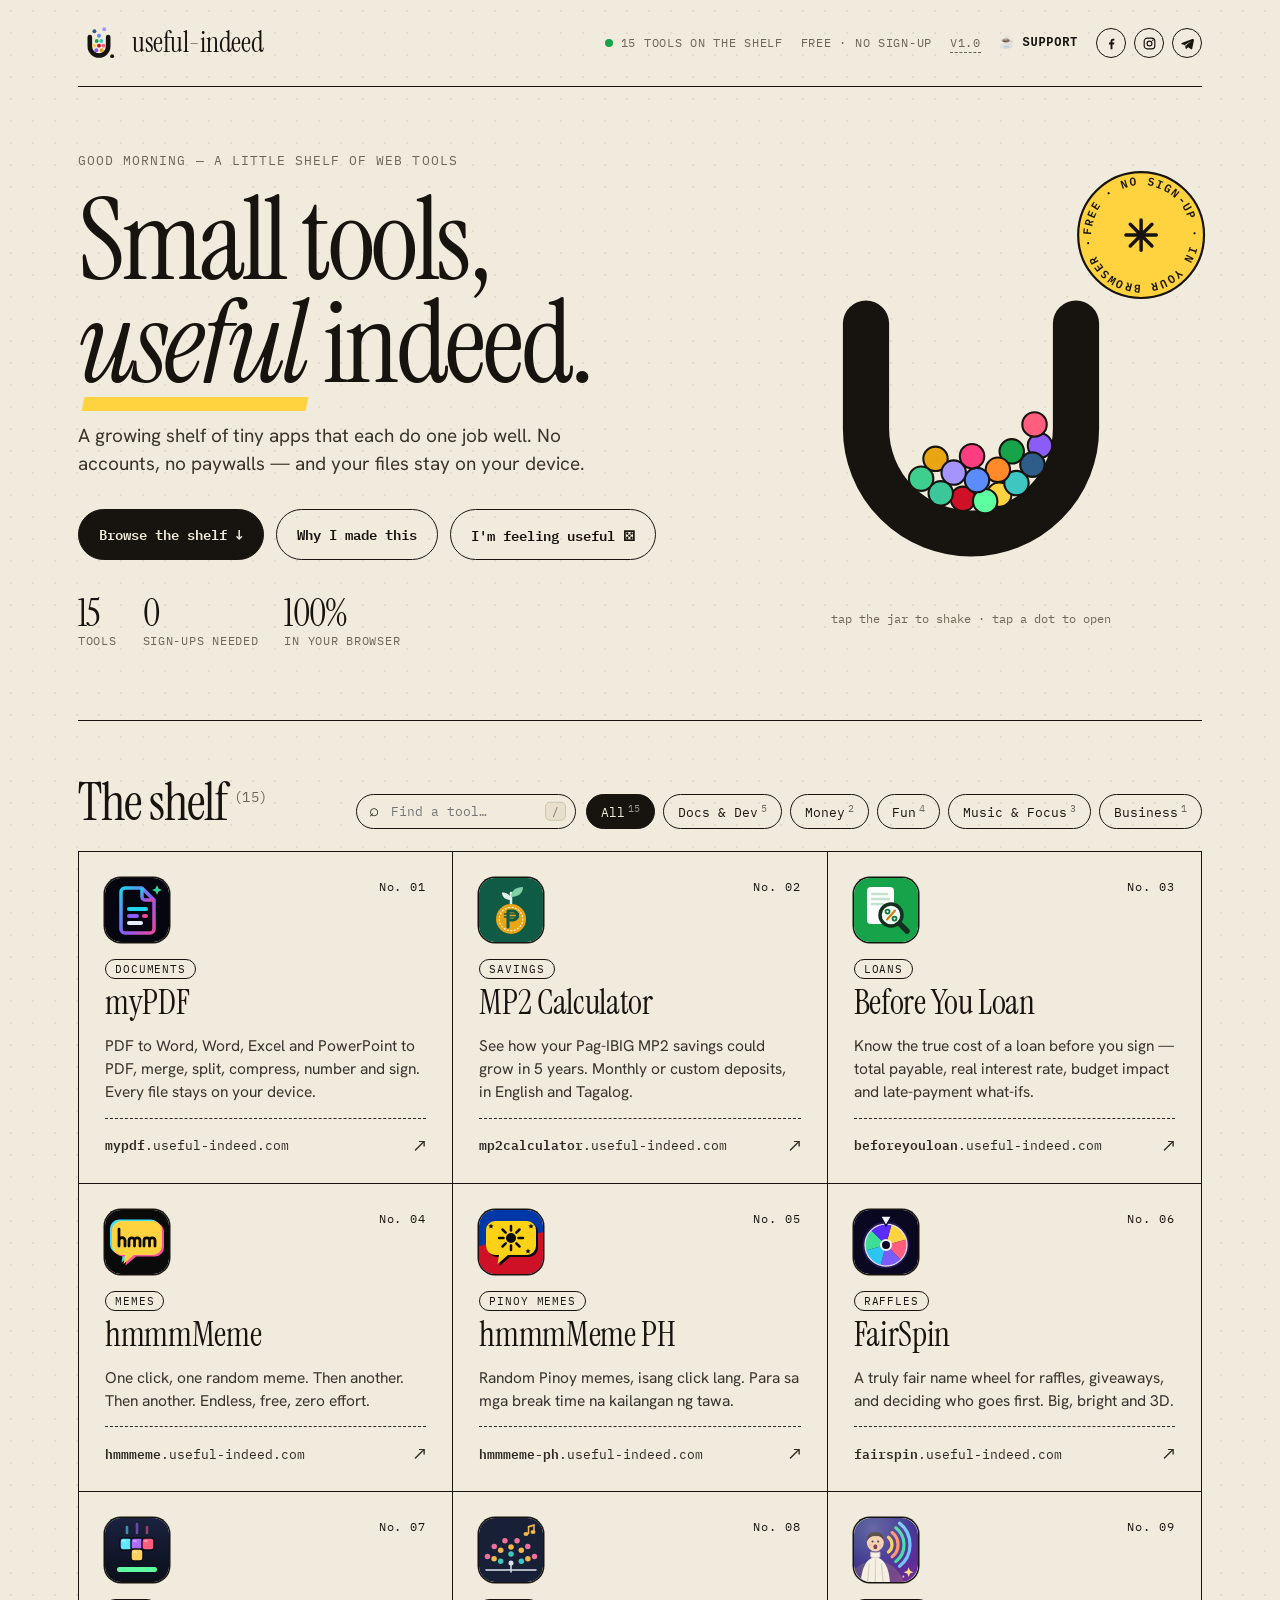
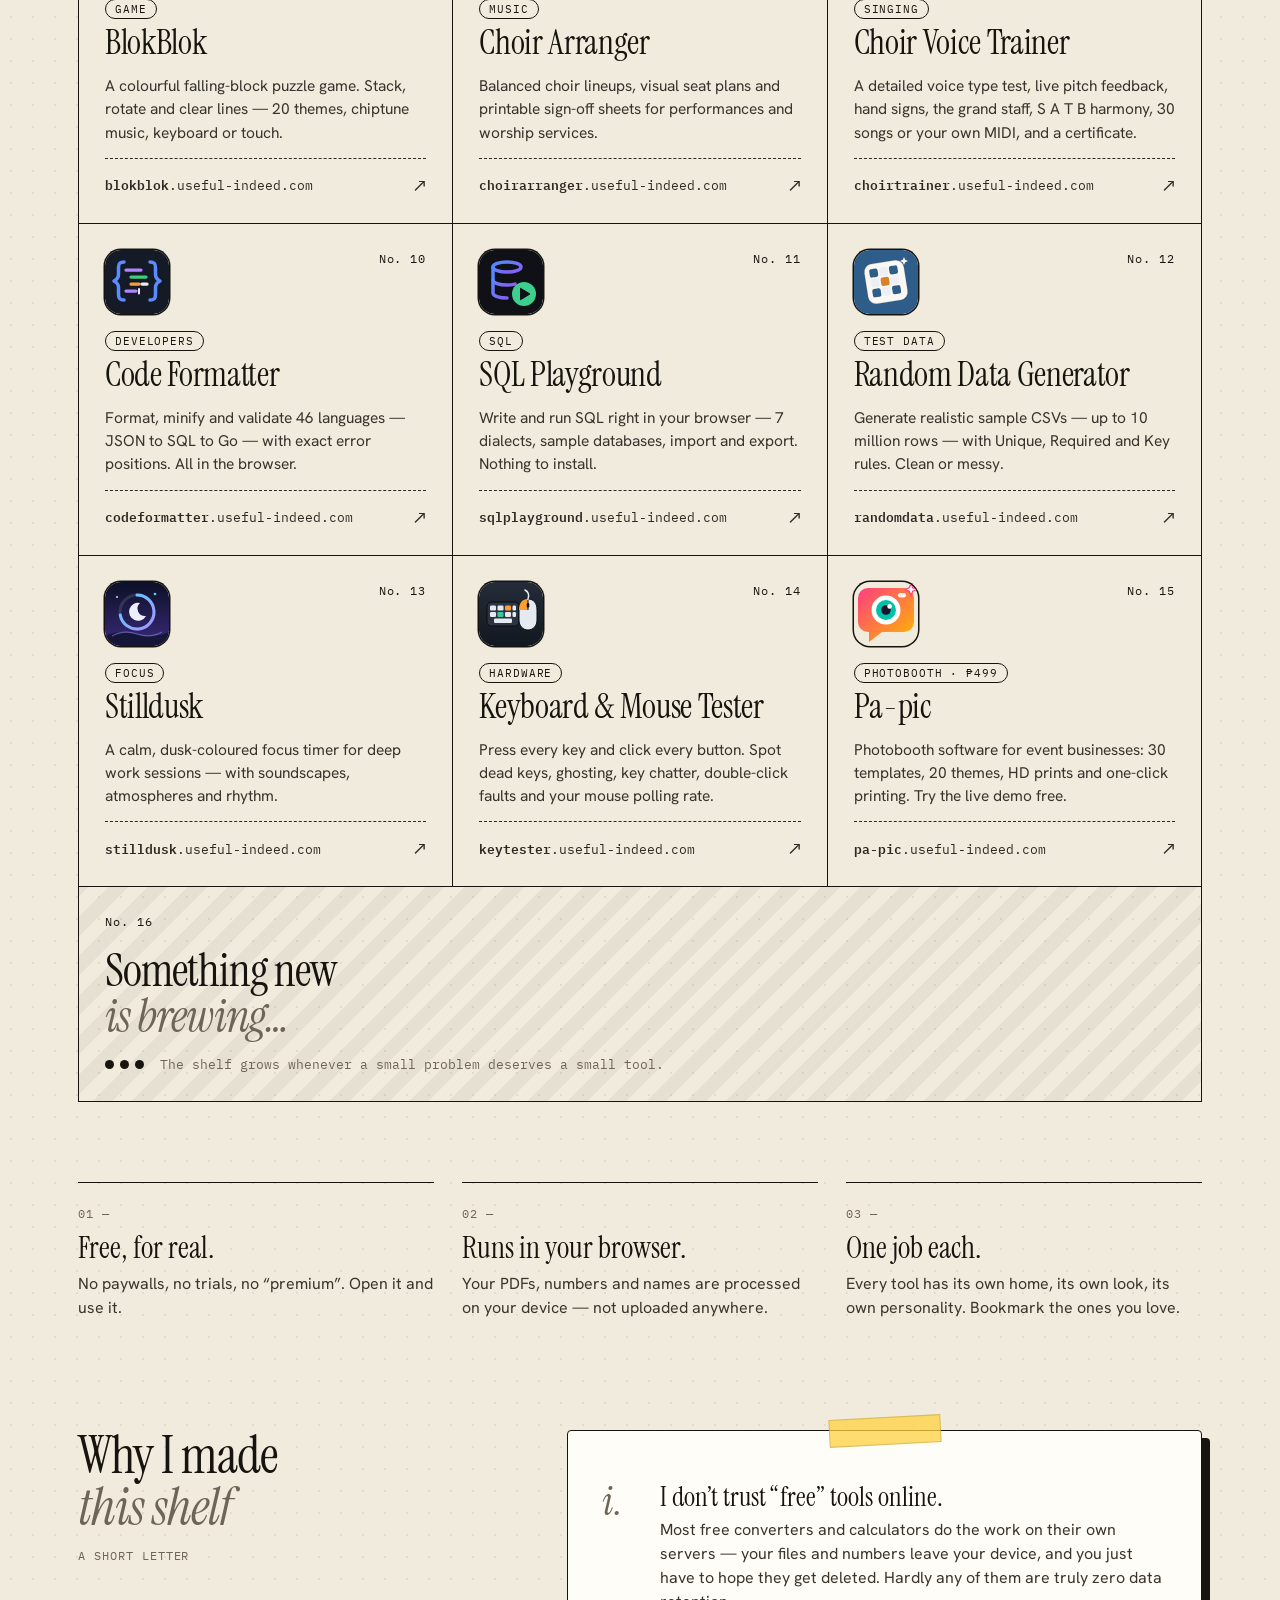
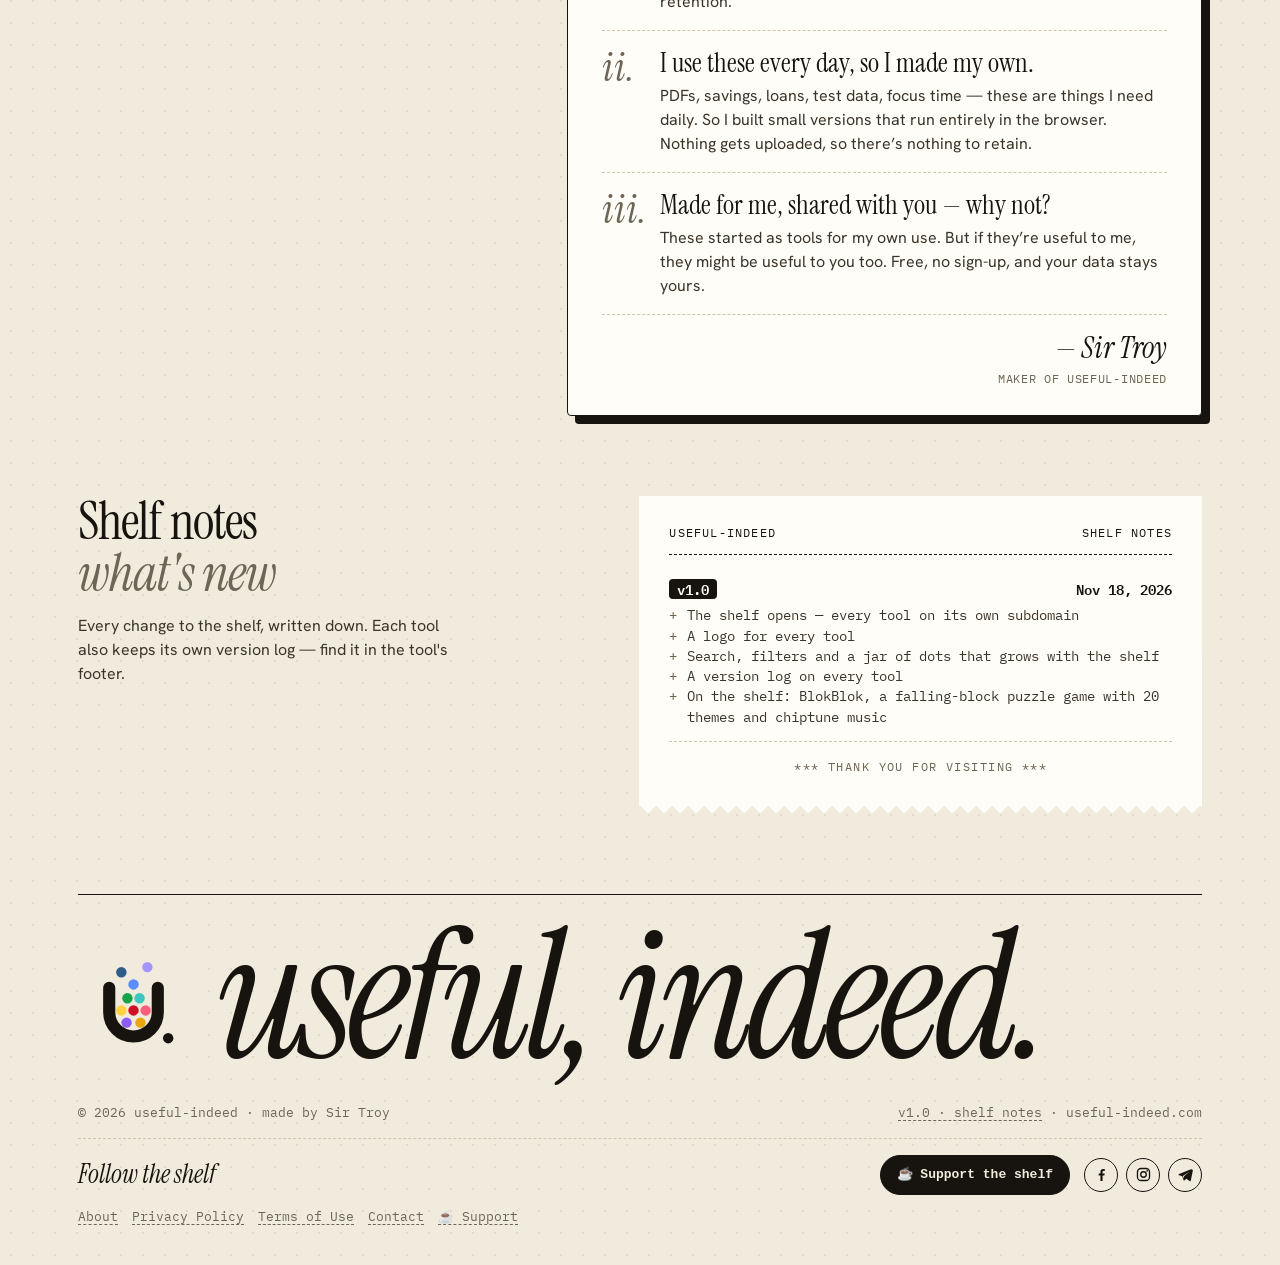
==== commit 903c019d: "Update useful-indeed.com" ====
--- a/index.html
+++ b/index.html
@@ -5,10 +5,18 @@
 <meta name="viewport" content="width=device-width, initial-scale=1.0">
 <title>useful-indeed · small tools, useful indeed</title>
 <meta name="description" content="A growing shelf of small, free web tools — PDFs, savings, loans, memes, raffles, games, choirs, code, test data and focus. No sign-up. Runs in your browser.">
+<meta property="og:site_name" content="useful-indeed">
 <meta property="og:title" content="useful-indeed">
 <meta property="og:description" content="A growing shelf of small, free web tools. No sign-up. Runs in your browser.">
+<meta property="og:url" content="https://useful-indeed.com/">
+<meta property="og:type" content="website">
+<meta property="og:image" content="https://useful-indeed.com/og.png">
+<meta property="og:image:width" content="1200">
+<meta property="og:image:height" content="630">
+<meta name="twitter:card" content="summary_large_image">
+<script async src="https://www.googletagmanager.com/gtag/js?id=G-9QZY61DZ0G"></script>
+<script>window.dataLayer=window.dataLayer||[];function gtag(){dataLayer.push(arguments);}gtag('js',new Date());gtag('config','G-9QZY61DZ0G');</script>
 <link rel="canonical" href="https://useful-indeed.com/">
-<meta property="og:url" content="https://useful-indeed.com/">
 <link rel="icon" type="image/svg+xml" href="logos/useful-indeed.svg">
 <link rel="apple-touch-icon" href="logos/useful-indeed.svg">
 <link rel="preconnect" href="https://fonts.googleapis.com">
@@ -209,7 +217,6 @@
   <header class="top">
     <a class="brand" href="./"><img src="logos/useful-indeed.svg" alt=""><b>useful<i>-</i>indeed</b></a>
     <div class="meta"><span class="live"><span id="nLive">–</span> tools on the shelf</span><span class="hide-m">free · no sign-up</span><a href="#notes" class="hide-m" id="verLink">v–</a><a href="https://ko-fi.com/usefulindeed" class="supp" data-ui-support>&#9749; Support</a><div class="social" aria-label="useful-indeed on social media">
-        <!-- Social links -->
         <a href="https://www.facebook.com/usefulindeed" target="_blank" rel="noopener" aria-label="Facebook" title="Facebook"><svg viewBox="0 0 24 24" aria-hidden="true"><path fill="currentColor" d="M13.5 21v-7.5h2.6l.4-3h-3V8.6c0-.9.3-1.5 1.5-1.5h1.6V4.4c-.3 0-1.2-.1-2.3-.1-2.3 0-3.8 1.4-3.8 3.9v2.3H8v3h2.5V21h3z"/></svg></a>
         <a href="https://www.instagram.com/usefulindeed/" target="_blank" rel="noopener" aria-label="Instagram" title="Instagram"><svg viewBox="0 0 24 24" aria-hidden="true"><rect x="3.5" y="3.5" width="17" height="17" rx="5" fill="none" stroke="currentColor" stroke-width="1.9"/><circle cx="12" cy="12" r="3.9" fill="none" stroke="currentColor" stroke-width="1.9"/><circle cx="17.2" cy="6.8" r="1.2" fill="currentColor"/></svg></a>
         <a href="https://t.me/usefulindeed" target="_blank" rel="noopener" aria-label="Telegram" title="Telegram"><svg viewBox="0 0 24 24" aria-hidden="true"><path fill="currentColor" d="M20.7 4.3 2.9 11.2c-1 .4-1 1.6.1 1.9l4.4 1.4 1.7 5.3c.2.7 1.1.9 1.6.4l2.5-2.3 4.6 3.4c.6.4 1.4.1 1.6-.6l3-14.2c.2-.9-.7-1.6-1.7-1.2zM9.9 14.6l-.4 3.4-1.2-3.9 9.6-6.3-8 6.8z"/></svg></a>
@@ -287,7 +294,6 @@
     <span>© <span id="yr">2026</span> useful-indeed · made by Sir Troy</span>
     <span><a href="#notes" id="verLink2">v–</a> · useful-indeed.com</span>
     <div class="follow"><b>Follow the shelf</b><a class="suppbtn" href="https://ko-fi.com/usefulindeed" data-ui-support>&#9749; Support the shelf</a><div class="social" aria-label="useful-indeed on social media">
-        <!-- Social links -->
         <a href="https://www.facebook.com/usefulindeed" target="_blank" rel="noopener" aria-label="Facebook" title="Facebook"><svg viewBox="0 0 24 24" aria-hidden="true"><path fill="currentColor" d="M13.5 21v-7.5h2.6l.4-3h-3V8.6c0-.9.3-1.5 1.5-1.5h1.6V4.4c-.3 0-1.2-.1-2.3-.1-2.3 0-3.8 1.4-3.8 3.9v2.3H8v3h2.5V21h3z"/></svg></a>
         <a href="https://www.instagram.com/usefulindeed/" target="_blank" rel="noopener" aria-label="Instagram" title="Instagram"><svg viewBox="0 0 24 24" aria-hidden="true"><rect x="3.5" y="3.5" width="17" height="17" rx="5" fill="none" stroke="currentColor" stroke-width="1.9"/><circle cx="12" cy="12" r="3.9" fill="none" stroke="currentColor" stroke-width="1.9"/><circle cx="17.2" cy="6.8" r="1.2" fill="currentColor"/></svg></a>
         <a href="https://t.me/usefulindeed" target="_blank" rel="noopener" aria-label="Telegram" title="Telegram"><svg viewBox="0 0 24 24" aria-hidden="true"><path fill="currentColor" d="M20.7 4.3 2.9 11.2c-1 .4-1 1.6.1 1.9l4.4 1.4 1.7 5.3c.2.7 1.1.9 1.6.4l2.5-2.3 4.6 3.4c.6.4 1.4.1 1.6-.6l3-14.2c.2-.9-.7-1.6-1.7-1.2zM9.9 14.6l-.4 3.4-1.2-3.9 9.6-6.3-8 6.8z"/></svg></a>
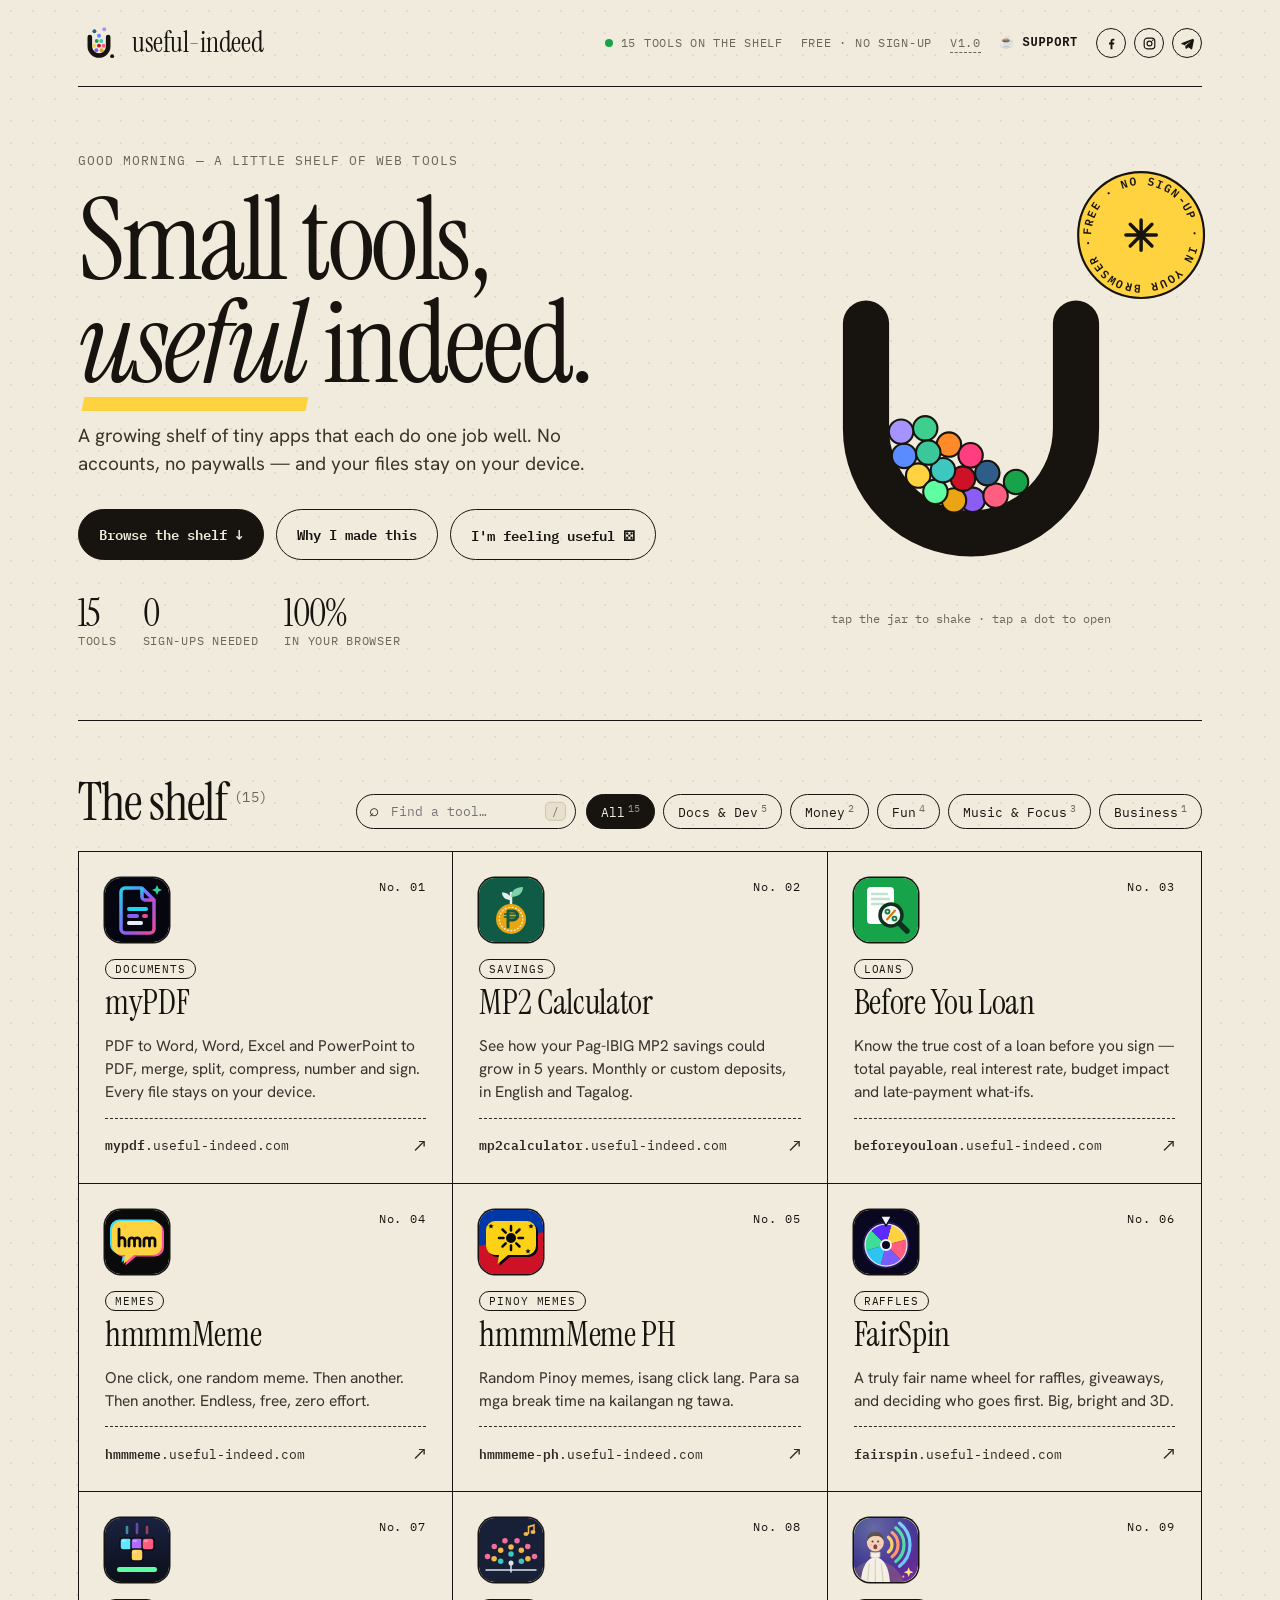
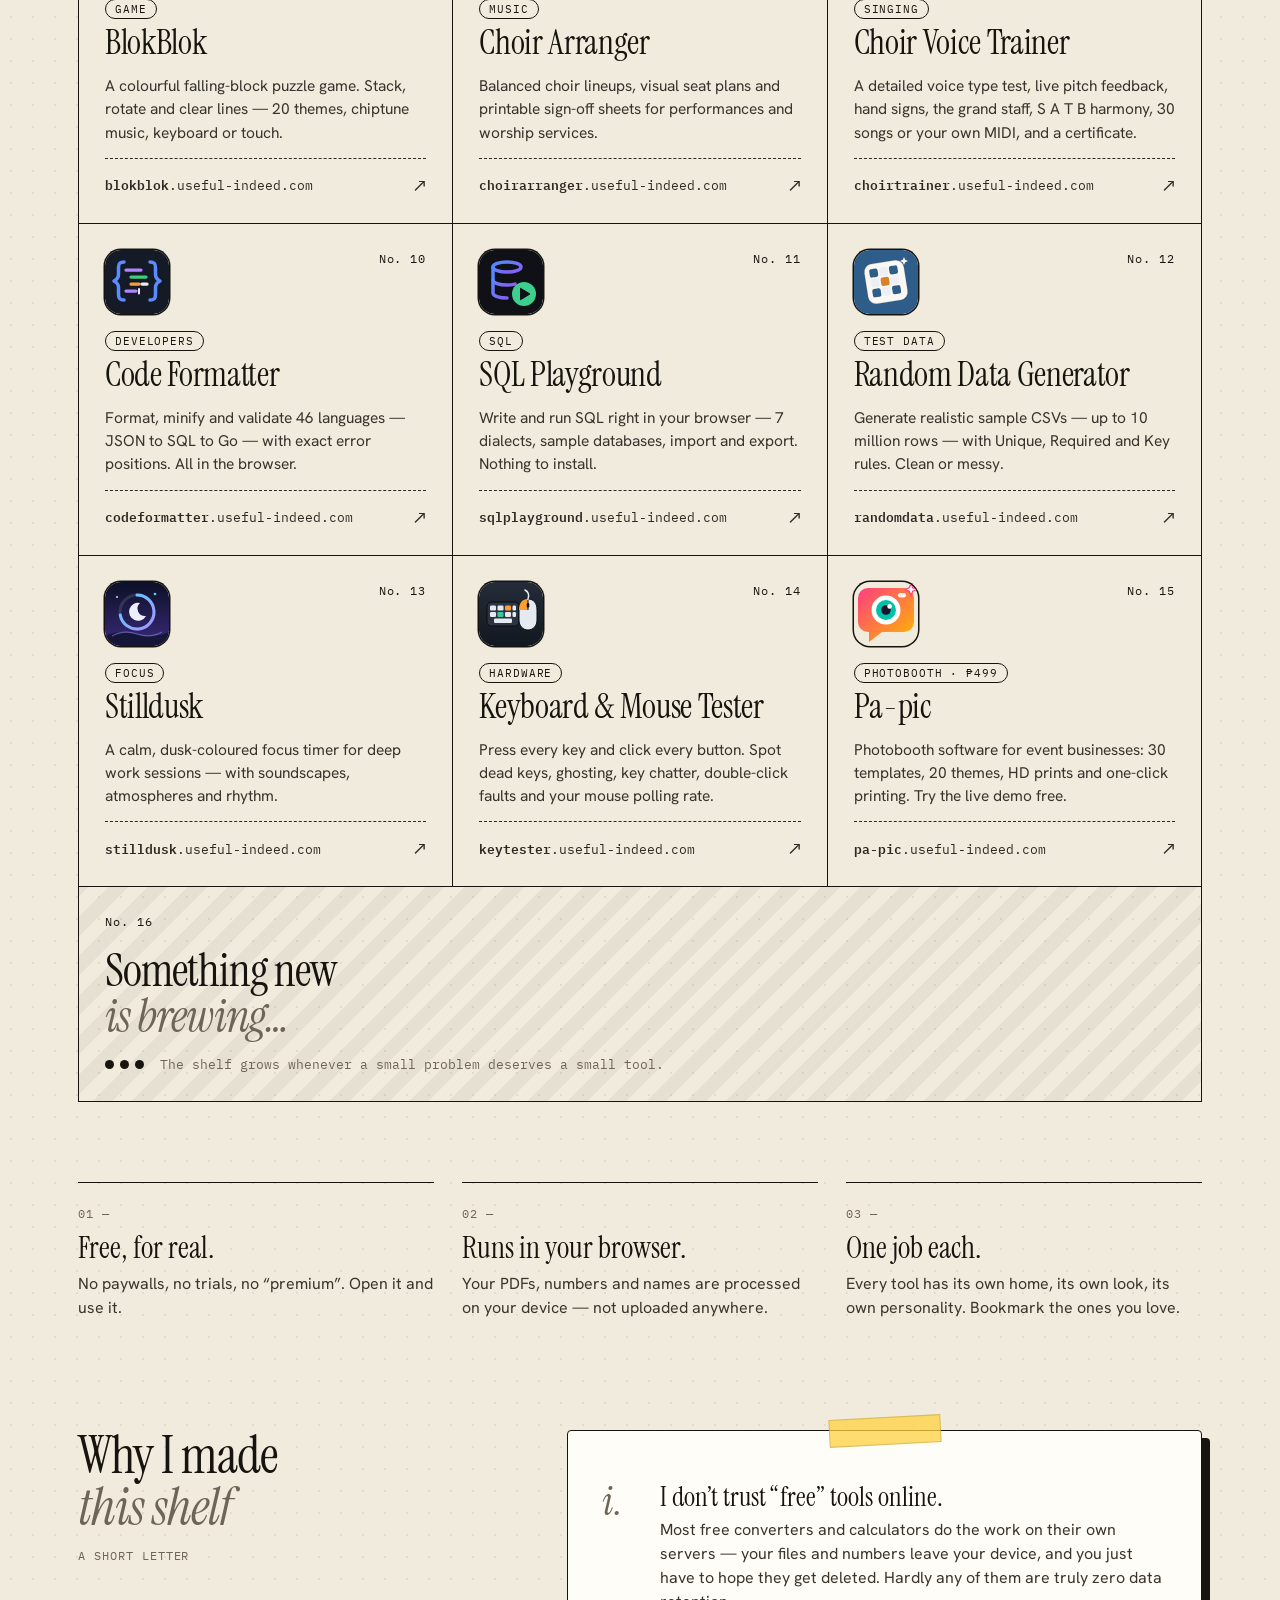
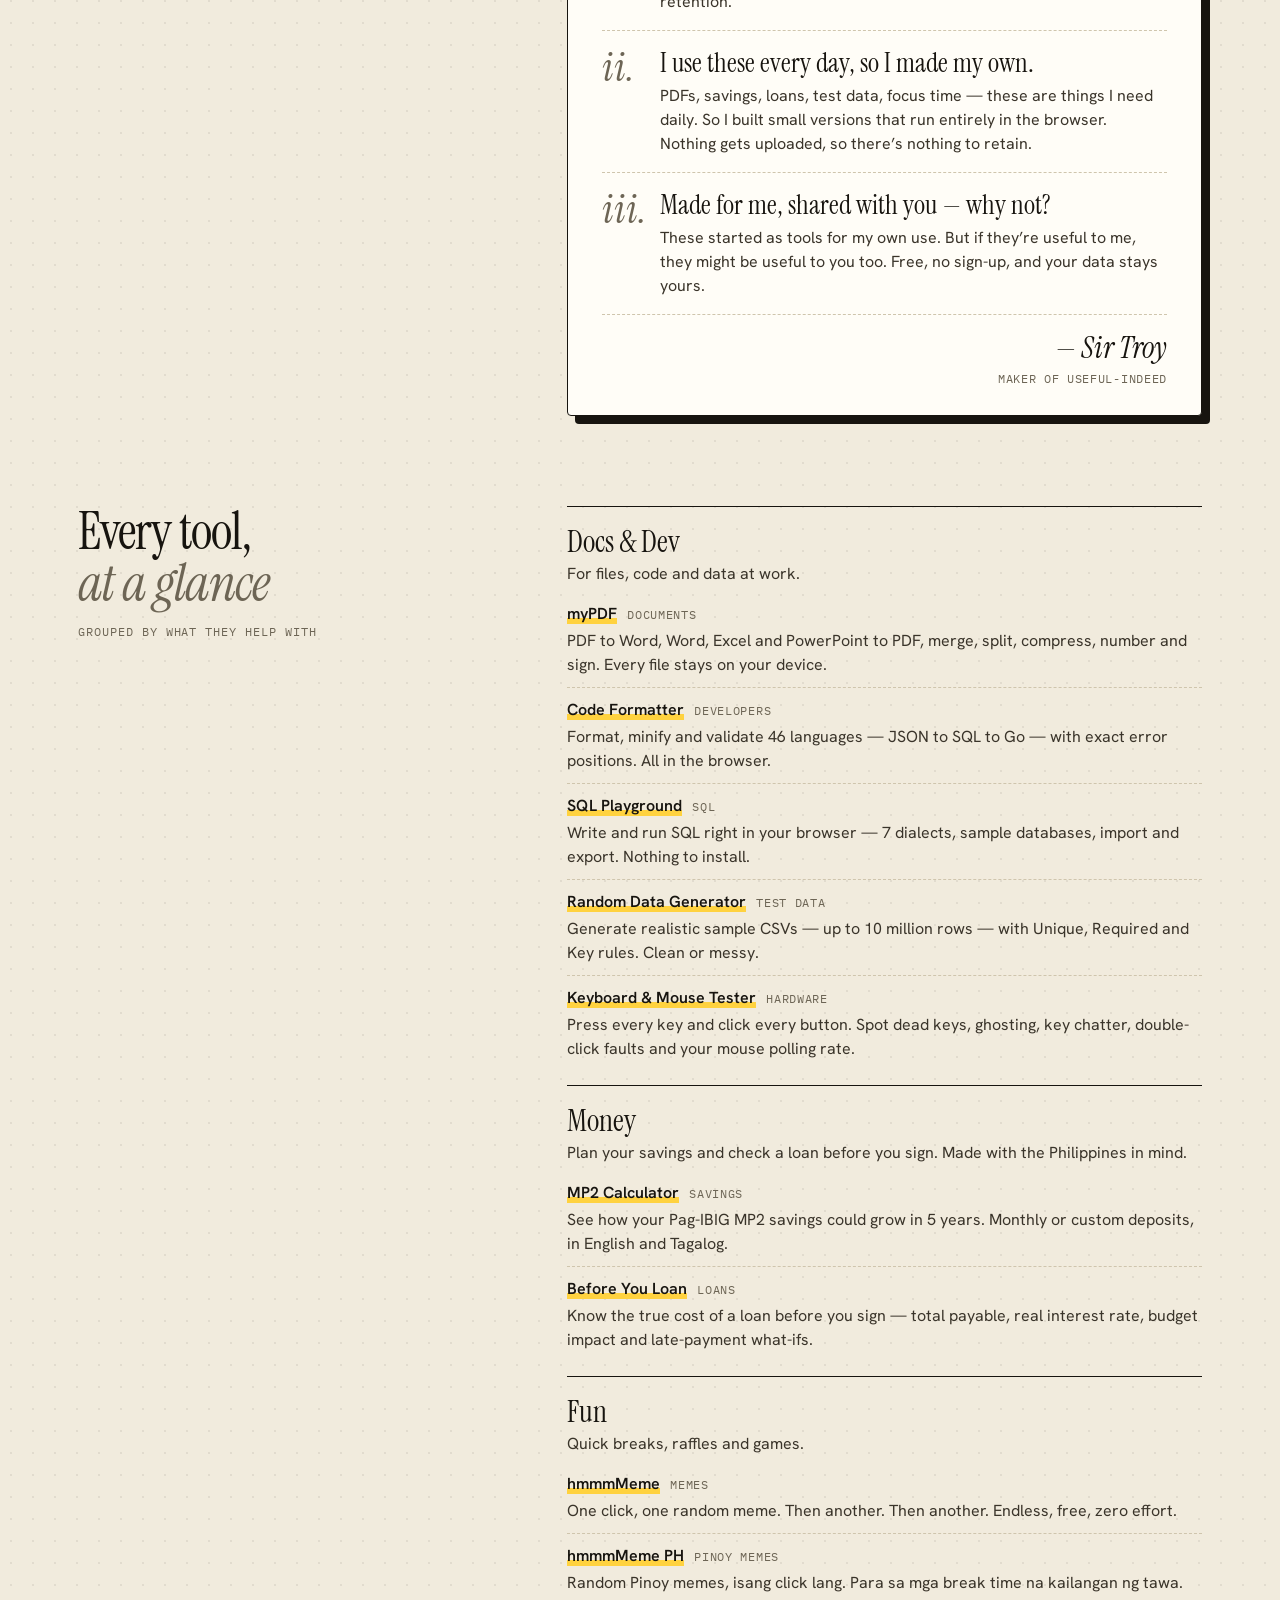
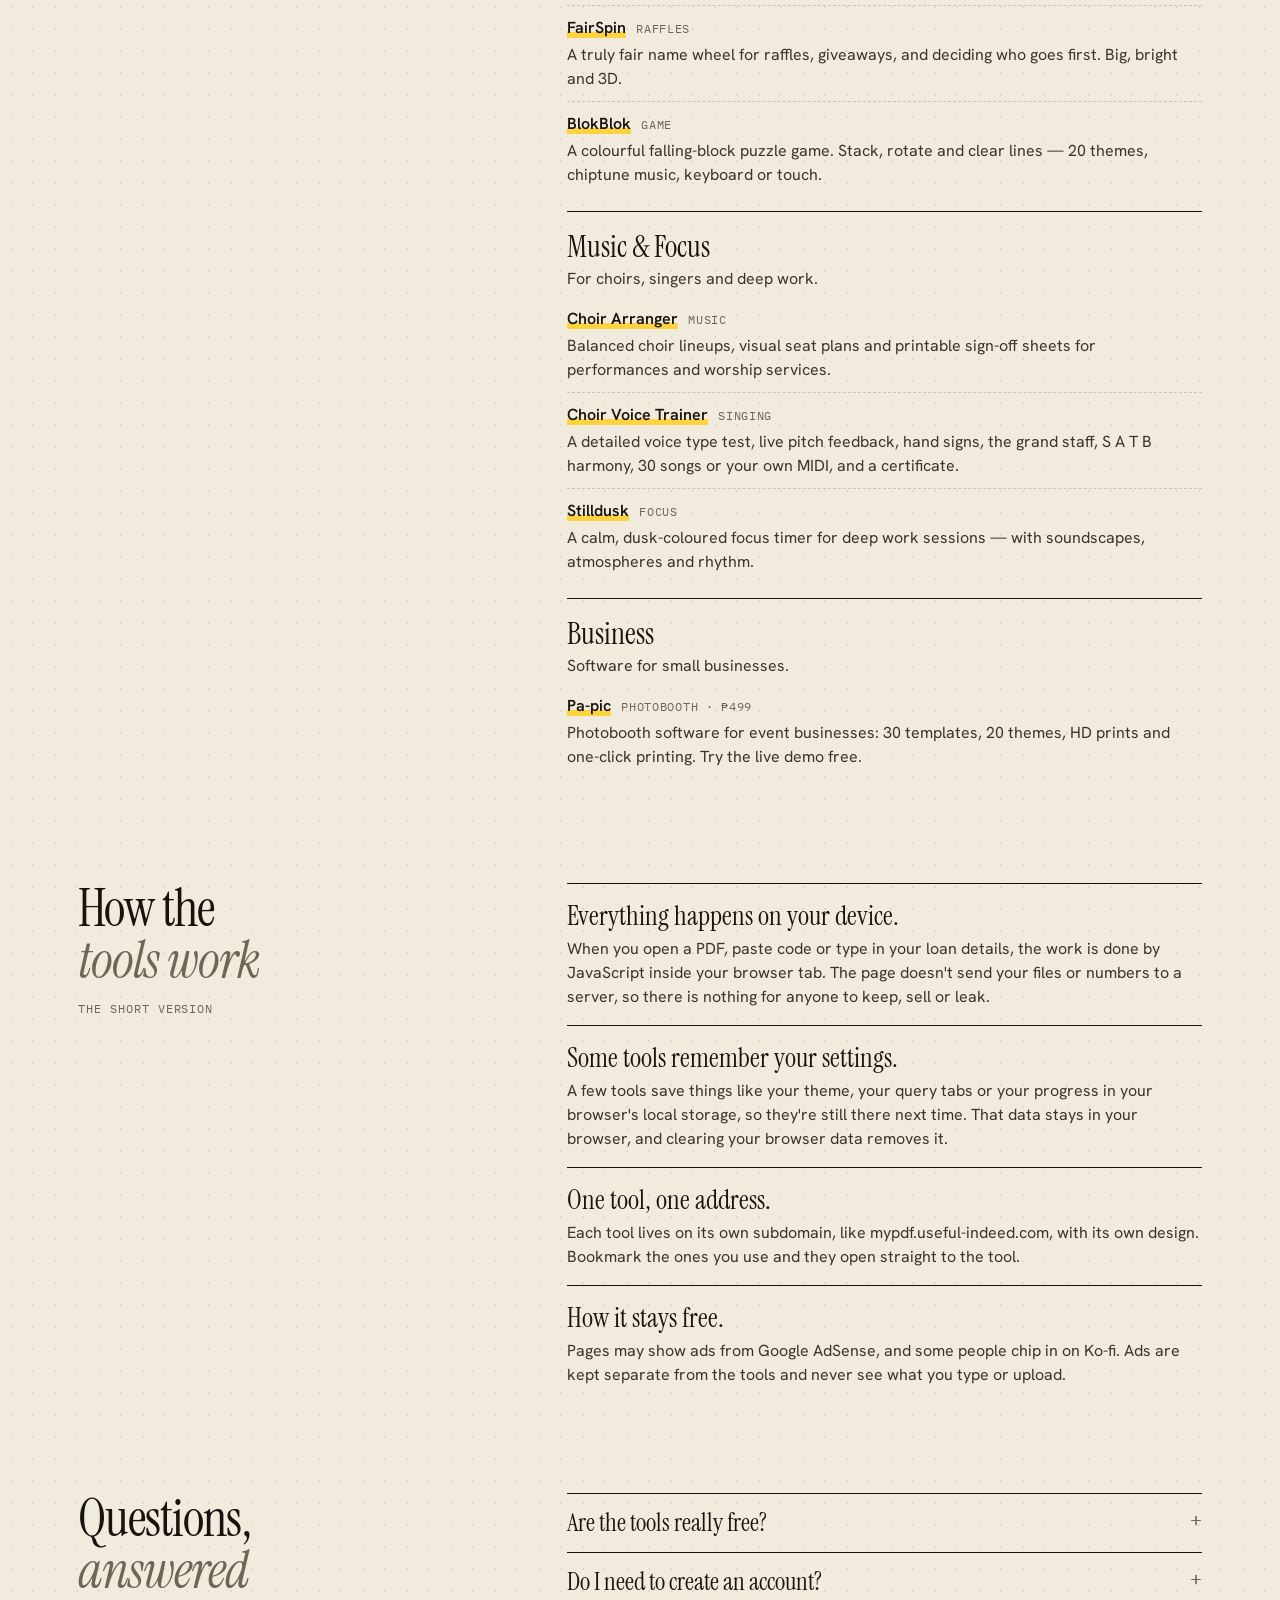
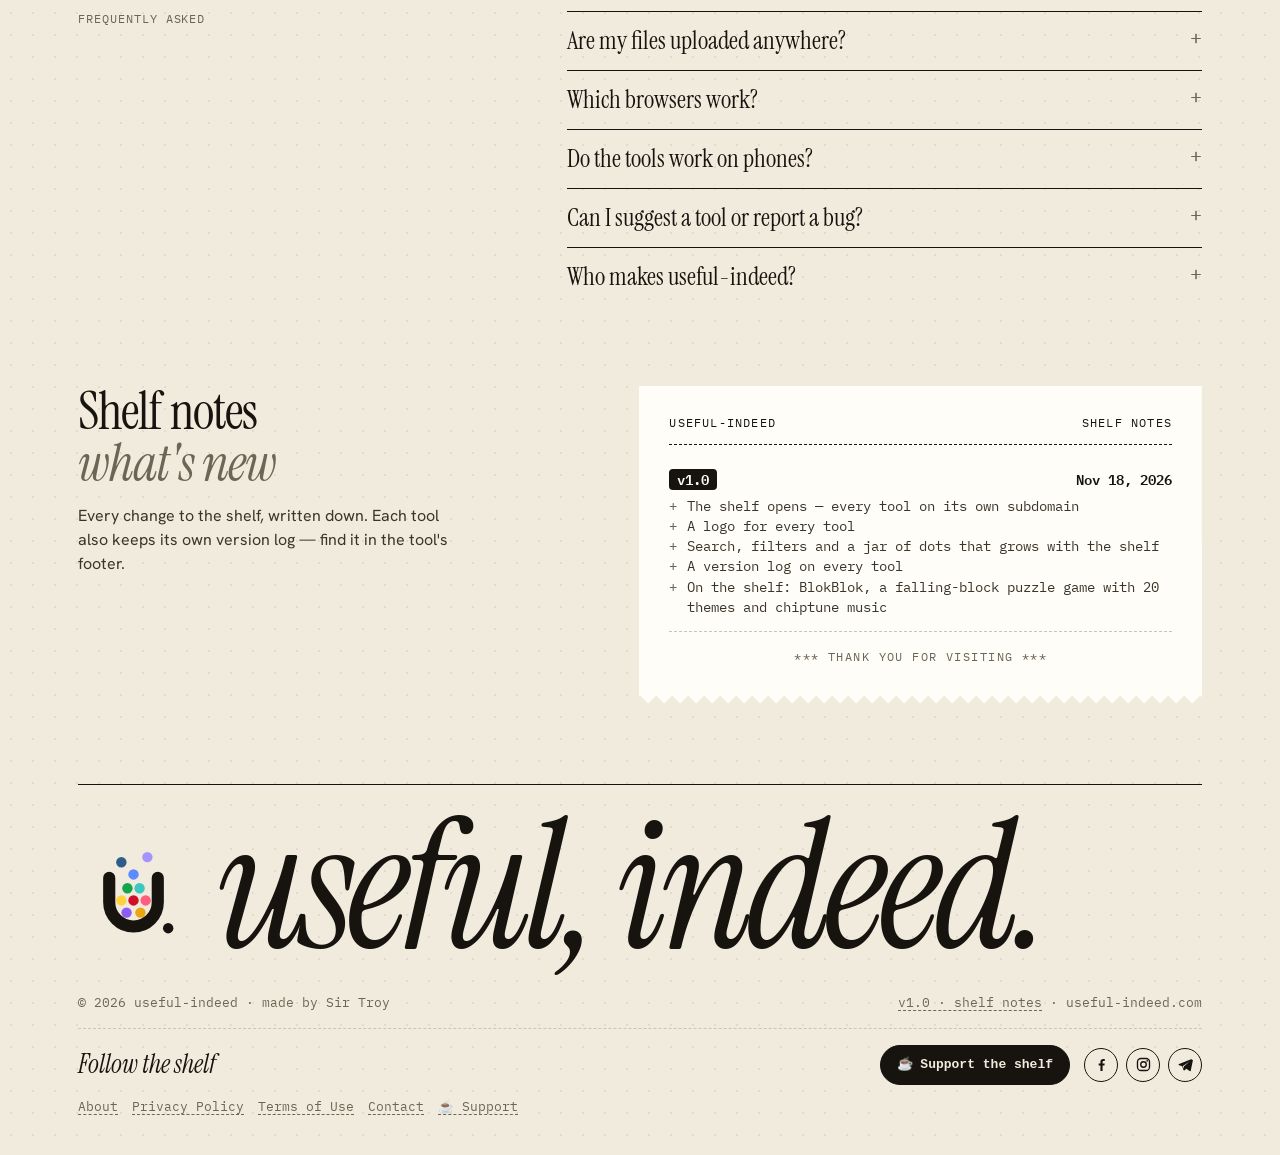
==== commit 87cdbcfb: "Update useful-indeed.com" ====
--- a/index.html
+++ b/index.html
@@ -193,6 +193,30 @@
   footer .big img{width:.62em;height:.62em;margin-bottom:.08em}
   footer a{text-decoration:none;border-bottom:1px dashed}
 
+  .dir{display:grid;grid-template-columns:.9fr 1.3fr;gap:50px;padding:80px 0 10px;align-items:start}
+  .dir h2{font-family:var(--serif);font-weight:400;font-size:52px;line-height:1;letter-spacing:-.02em}
+  .dir h2 i{color:var(--muted)}
+  .dir h2 small{display:block;font-family:var(--mono);font-size:12px;letter-spacing:.08em;text-transform:uppercase;color:var(--muted);margin-top:16px}
+  .dir-cat{border-top:1.5px solid var(--ink);padding:18px 0 14px}
+  .dir-cat h3{font-family:var(--serif);font-weight:400;font-size:30px;line-height:1.1}
+  .dir-cat>p{color:#3a342a;margin:4px 0 6px}
+  .dir-cat ul{list-style:none;margin:0;padding:0}
+  .dir-cat li{padding:10px 0;border-bottom:1px dashed var(--line)}
+  .dir-cat li:last-child{border-bottom:0}
+  .dir-cat li a{color:var(--ink);font-weight:600;text-decoration:none;box-shadow:inset 0 -6px 0 var(--hi)}
+  .dir-cat li a:hover{box-shadow:inset 0 -1.2em 0 var(--hi)}
+  .dir-cat li span{font-family:var(--mono);font-size:11.5px;color:var(--muted);letter-spacing:.06em;text-transform:uppercase;margin-left:10px}
+  .dir-cat li p{color:#3a342a;margin-top:3px}
+  .dir-text p{color:#3a342a;padding:16px 0;border-top:1.5px solid var(--ink)}
+  .dir-text p b{display:block;font-family:var(--serif);font-weight:400;font-size:27px;line-height:1.15;color:var(--ink);margin-bottom:6px}
+  .faq details{border-top:1.5px solid var(--ink);padding:14px 0}
+  .faq summary{cursor:pointer;font-family:var(--serif);font-size:25px;line-height:1.2;list-style:none;display:flex;justify-content:space-between;gap:14px}
+  .faq summary::-webkit-details-marker{display:none}
+  .faq summary::after{content:"+";font-family:var(--mono);font-size:20px;color:var(--muted)}
+  .faq details[open] summary::after{content:"–"}
+  .faq details p{color:#3a342a;margin-top:8px}
+  .faq a{color:var(--ink)}
+  @media (max-width:900px){.dir{grid-template-columns:1fr;gap:24px;padding-top:60px}.dir h2{font-size:42px}}
   @media (max-width:900px){
     .hero{grid-template-columns:1fr;padding-top:40px}
     .jar{max-width:300px}
@@ -278,6 +302,34 @@
       <div class="pt"><span>ii.</span><div><b>I use these every day, so I made my own.</b><p>PDFs, savings, loans, test data, focus time — these are things I need daily. So I built small versions that run entirely in the browser. Nothing gets uploaded, so there’s nothing to retain.</p></div></div>
       <div class="pt"><span>iii.</span><div><b>Made for me, shared with you — why not?</b><p>These started as tools for my own use. But if they’re useful to me, they might be useful to you too. Free, no sign-up, and your data stays yours.</p></div></div>
       <div class="sig">— Sir Troy<small>maker of useful-indeed</small></div>
+    </div>
+  </section>
+
+  <section class="dir" id="all-tools">
+    <h2 class="rv">Every tool,<br><i>at a glance</i><small>grouped by what they help with</small></h2>
+    <div class="dir-list" id="dirList"><section class="dir-cat"><h3>Docs &amp; Dev</h3><p>For files, code and data at work.</p><ul><li><a href="https://mypdf.useful-indeed.com/">myPDF</a><span>Documents</span><p>PDF to Word, Word, Excel and PowerPoint to PDF, merge, split, compress, number and sign. Every file stays on your device.</p></li><li><a href="https://codeformatter.useful-indeed.com/">Code Formatter</a><span>Developers</span><p>Format, minify and validate 46 languages — JSON to SQL to Go — with exact error positions. All in the browser.</p></li><li><a href="https://sqlplayground.useful-indeed.com/">SQL Playground</a><span>SQL</span><p>Write and run SQL right in your browser — 7 dialects, sample databases, import and export. Nothing to install.</p></li><li><a href="https://randomdata.useful-indeed.com/">Random Data Generator</a><span>Test data</span><p>Generate realistic sample CSVs — up to 10 million rows — with Unique, Required and Key rules. Clean or messy.</p></li><li><a href="https://keytester.useful-indeed.com/">Keyboard &amp; Mouse Tester</a><span>Hardware</span><p>Press every key and click every button. Spot dead keys, ghosting, key chatter, double-click faults and your mouse polling rate.</p></li></ul></section><section class="dir-cat"><h3>Money</h3><p>Plan your savings and check a loan before you sign. Made with the Philippines in mind.</p><ul><li><a href="https://mp2calculator.useful-indeed.com/">MP2 Calculator</a><span>Savings</span><p>See how your Pag-IBIG MP2 savings could grow in 5 years. Monthly or custom deposits, in English and Tagalog.</p></li><li><a href="https://beforeyouloan.useful-indeed.com/">Before You Loan</a><span>Loans</span><p>Know the true cost of a loan before you sign — total payable, real interest rate, budget impact and late-payment what-ifs.</p></li></ul></section><section class="dir-cat"><h3>Fun</h3><p>Quick breaks, raffles and games.</p><ul><li><a href="https://hmmmeme.useful-indeed.com/">hmmmMeme</a><span>Memes</span><p>One click, one random meme. Then another. Then another. Endless, free, zero effort.</p></li><li><a href="https://hmmmeme-ph.useful-indeed.com/">hmmmMeme PH</a><span>Pinoy memes</span><p>Random Pinoy memes, isang click lang. Para sa mga break time na kailangan ng tawa.</p></li><li><a href="https://fairspin.useful-indeed.com/">FairSpin</a><span>Raffles</span><p>A truly fair name wheel for raffles, giveaways, and deciding who goes first. Big, bright and 3D.</p></li><li><a href="https://blokblok.useful-indeed.com/">BlokBlok</a><span>Game</span><p>A colourful falling-block puzzle game. Stack, rotate and clear lines — 20 themes, chiptune music, keyboard or touch.</p></li></ul></section><section class="dir-cat"><h3>Music &amp; Focus</h3><p>For choirs, singers and deep work.</p><ul><li><a href="https://choirarranger.useful-indeed.com/">Choir Arranger</a><span>Music</span><p>Balanced choir lineups, visual seat plans and printable sign-off sheets for performances and worship services.</p></li><li><a href="https://choirtrainer.useful-indeed.com/">Choir Voice Trainer</a><span>Singing</span><p>A detailed voice type test, live pitch feedback, hand signs, the grand staff, S A T B harmony, 30 songs or your own MIDI, and a certificate.</p></li><li><a href="https://stilldusk.useful-indeed.com/">Stilldusk</a><span>Focus</span><p>A calm, dusk-coloured focus timer for deep work sessions — with soundscapes, atmospheres and rhythm.</p></li></ul></section><section class="dir-cat"><h3>Business</h3><p>Software for small businesses.</p><ul><li><a href="https://pa-pic.useful-indeed.com/">Pa-pic</a><span>Photobooth · ₱499</span><p>Photobooth software for event businesses: 30 templates, 20 themes, HD prints and one-click printing. Try the live demo free.</p></li></ul></section></div>
+  </section>
+
+  <section class="dir" id="how">
+    <h2 class="rv">How the<br><i>tools work</i><small>the short version</small></h2>
+    <div class="dir-text rv" style="--dl:.1s">
+      <p><b>Everything happens on your device.</b> When you open a PDF, paste code or type in your loan details, the work is done by JavaScript inside your browser tab. The page doesn't send your files or numbers to a server, so there is nothing for anyone to keep, sell or leak.</p>
+      <p><b>Some tools remember your settings.</b> A few tools save things like your theme, your query tabs or your progress in your browser's local storage, so they're still there next time. That data stays in your browser, and clearing your browser data removes it.</p>
+      <p><b>One tool, one address.</b> Each tool lives on its own subdomain, like mypdf.useful-indeed.com, with its own design. Bookmark the ones you use and they open straight to the tool.</p>
+      <p><b>How it stays free.</b> Pages may show ads from Google AdSense, and some people chip in on Ko-fi. Ads are kept separate from the tools and never see what you type or upload.</p>
+    </div>
+  </section>
+
+  <section class="dir" id="faq">
+    <h2 class="rv">Questions,<br><i>answered</i><small>frequently asked</small></h2>
+    <div class="faq rv" style="--dl:.1s">
+      <details><summary>Are the tools really free?</summary><p>Yes. There are no trials, no premium plans and no limits hidden behind a sign-up. The only exception is Pa-pic, photobooth software for event businesses, which is a one-time purchase.</p></details>
+      <details><summary>Do I need to create an account?</summary><p>No. Open a tool and start using it. None of the tools ask for an email or a password.</p></details>
+      <details><summary>Are my files uploaded anywhere?</summary><p>No. Files and text you use in a tool are processed in your browser and never leave your device. The only time something is sent is when you choose to send a message through a Contact page.</p></details>
+      <details><summary>Which browsers work?</summary><p>Any recent version of Chrome, Edge, Firefox or Safari. Tools that use the microphone, like Choir Voice Trainer, work best in Chrome, Edge or Safari.</p></details>
+      <details><summary>Do the tools work on phones?</summary><p>Most of them do, and the pages adjust to small screens. A few, like the Keyboard &amp; Mouse Tester and SQL Playground, are easier to use on a computer.</p></details>
+      <details><summary>Can I suggest a tool or report a bug?</summary><p>Yes, please do. Use the <a href="contact.html">Contact page</a>. Every tool also has a version log in its footer that shows what changed and when.</p></details>
+      <details><summary>Who makes useful-indeed?</summary><p>Sir Troy, who builds these tools for his own work and shares them for free. Read more on the <a href="about.html">About page</a>.</p></details>
     </div>
   </section>
 
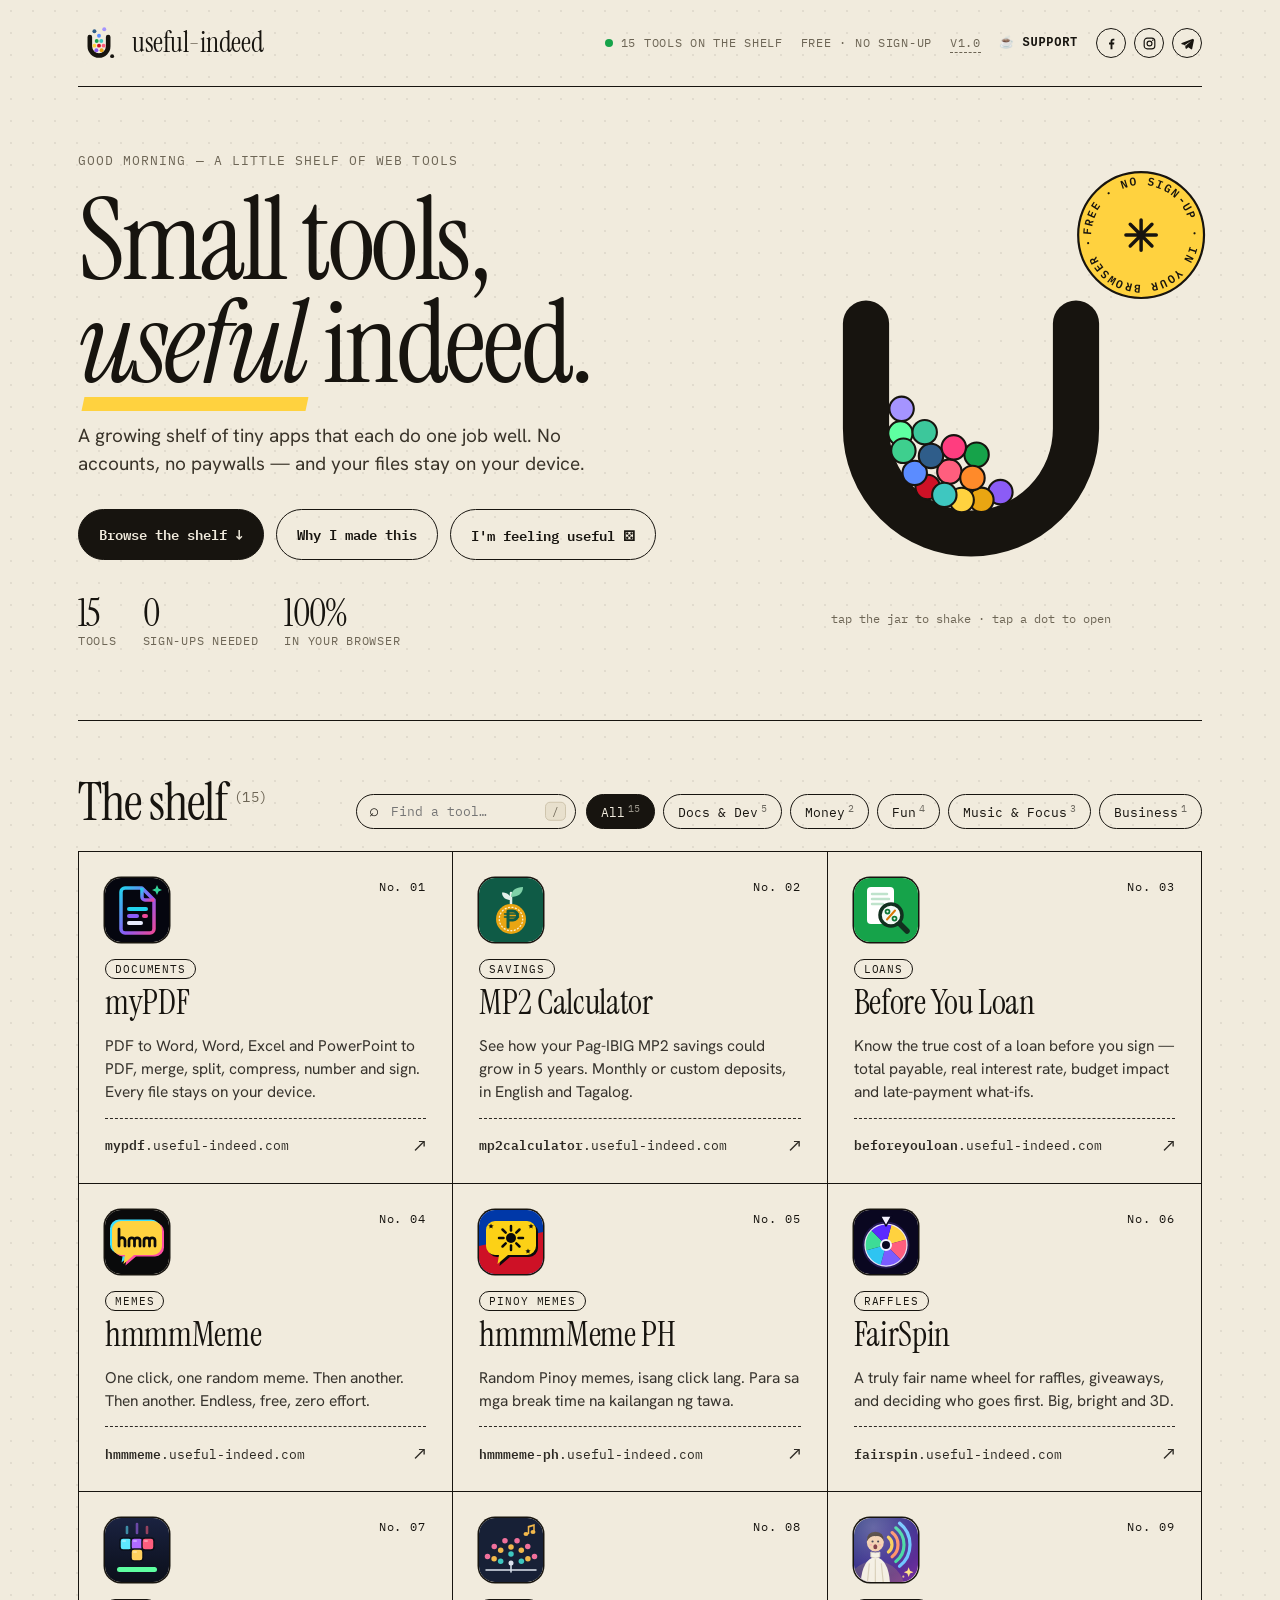
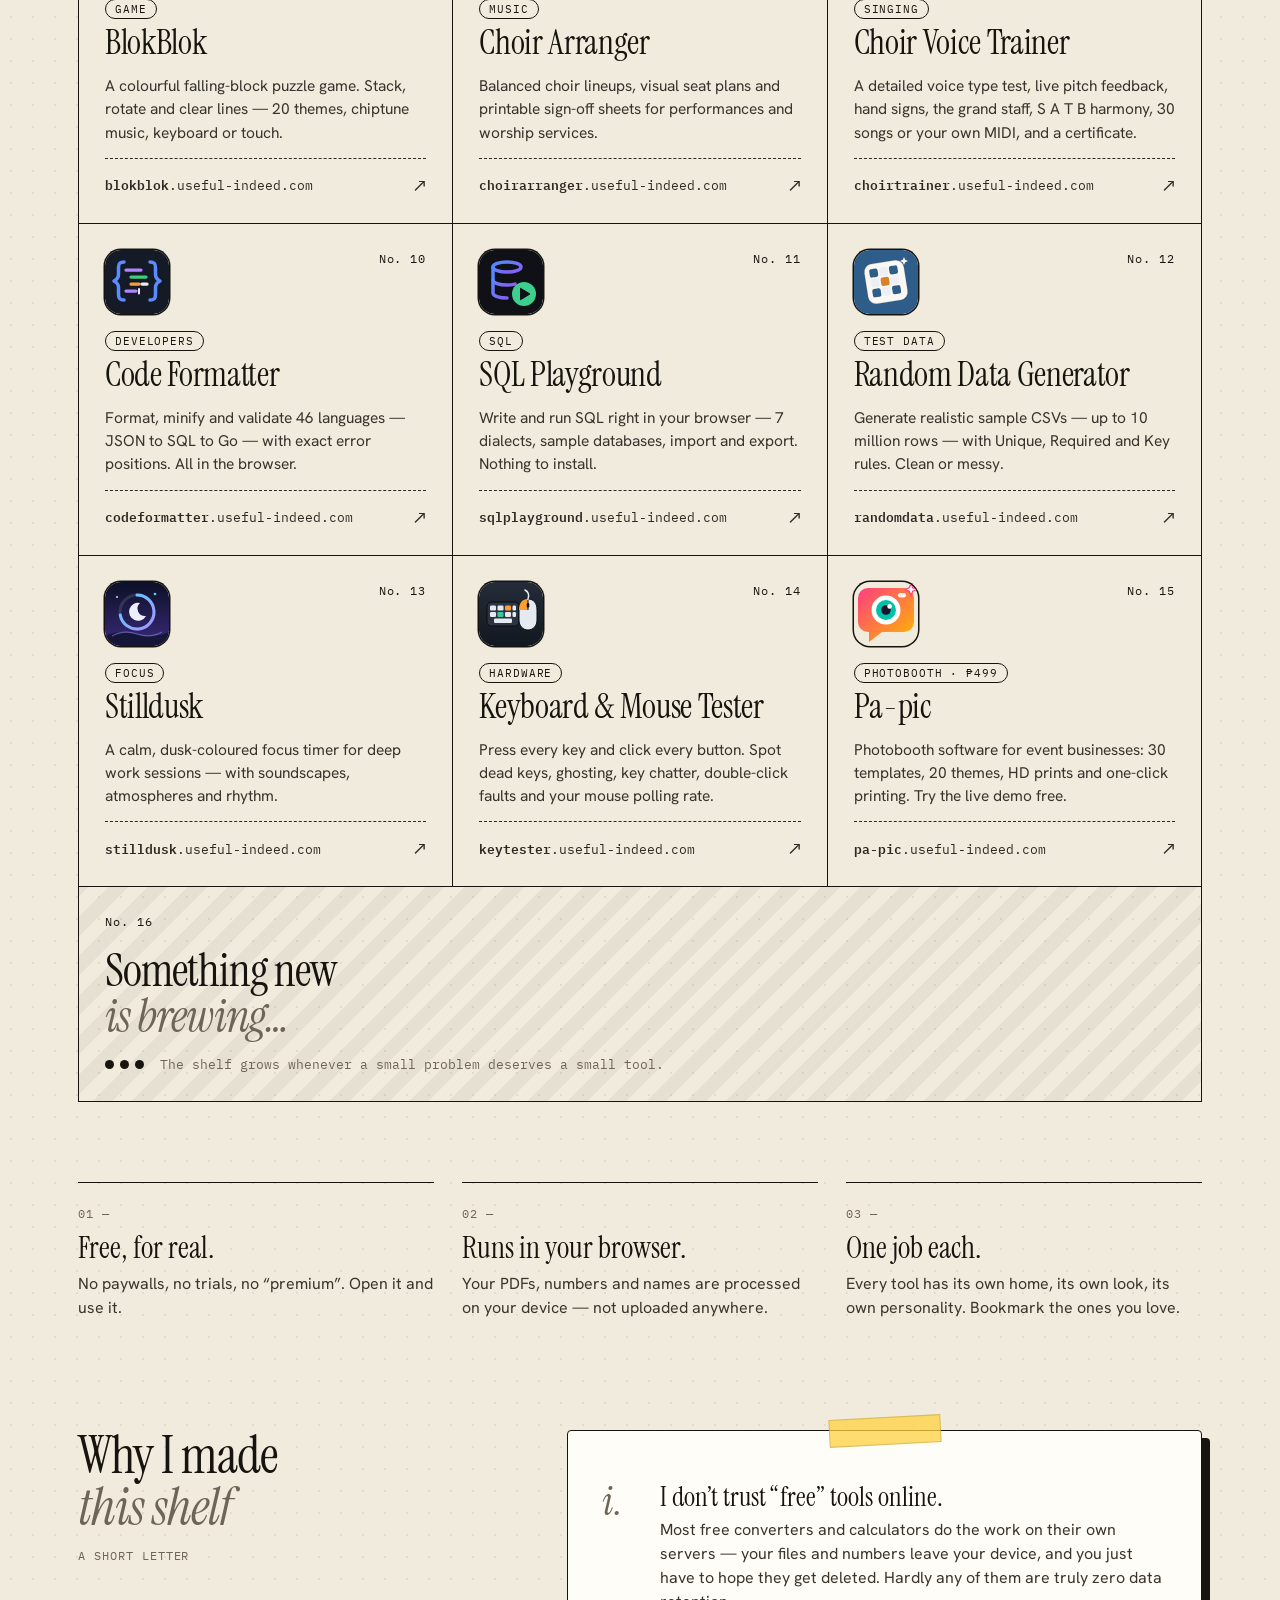
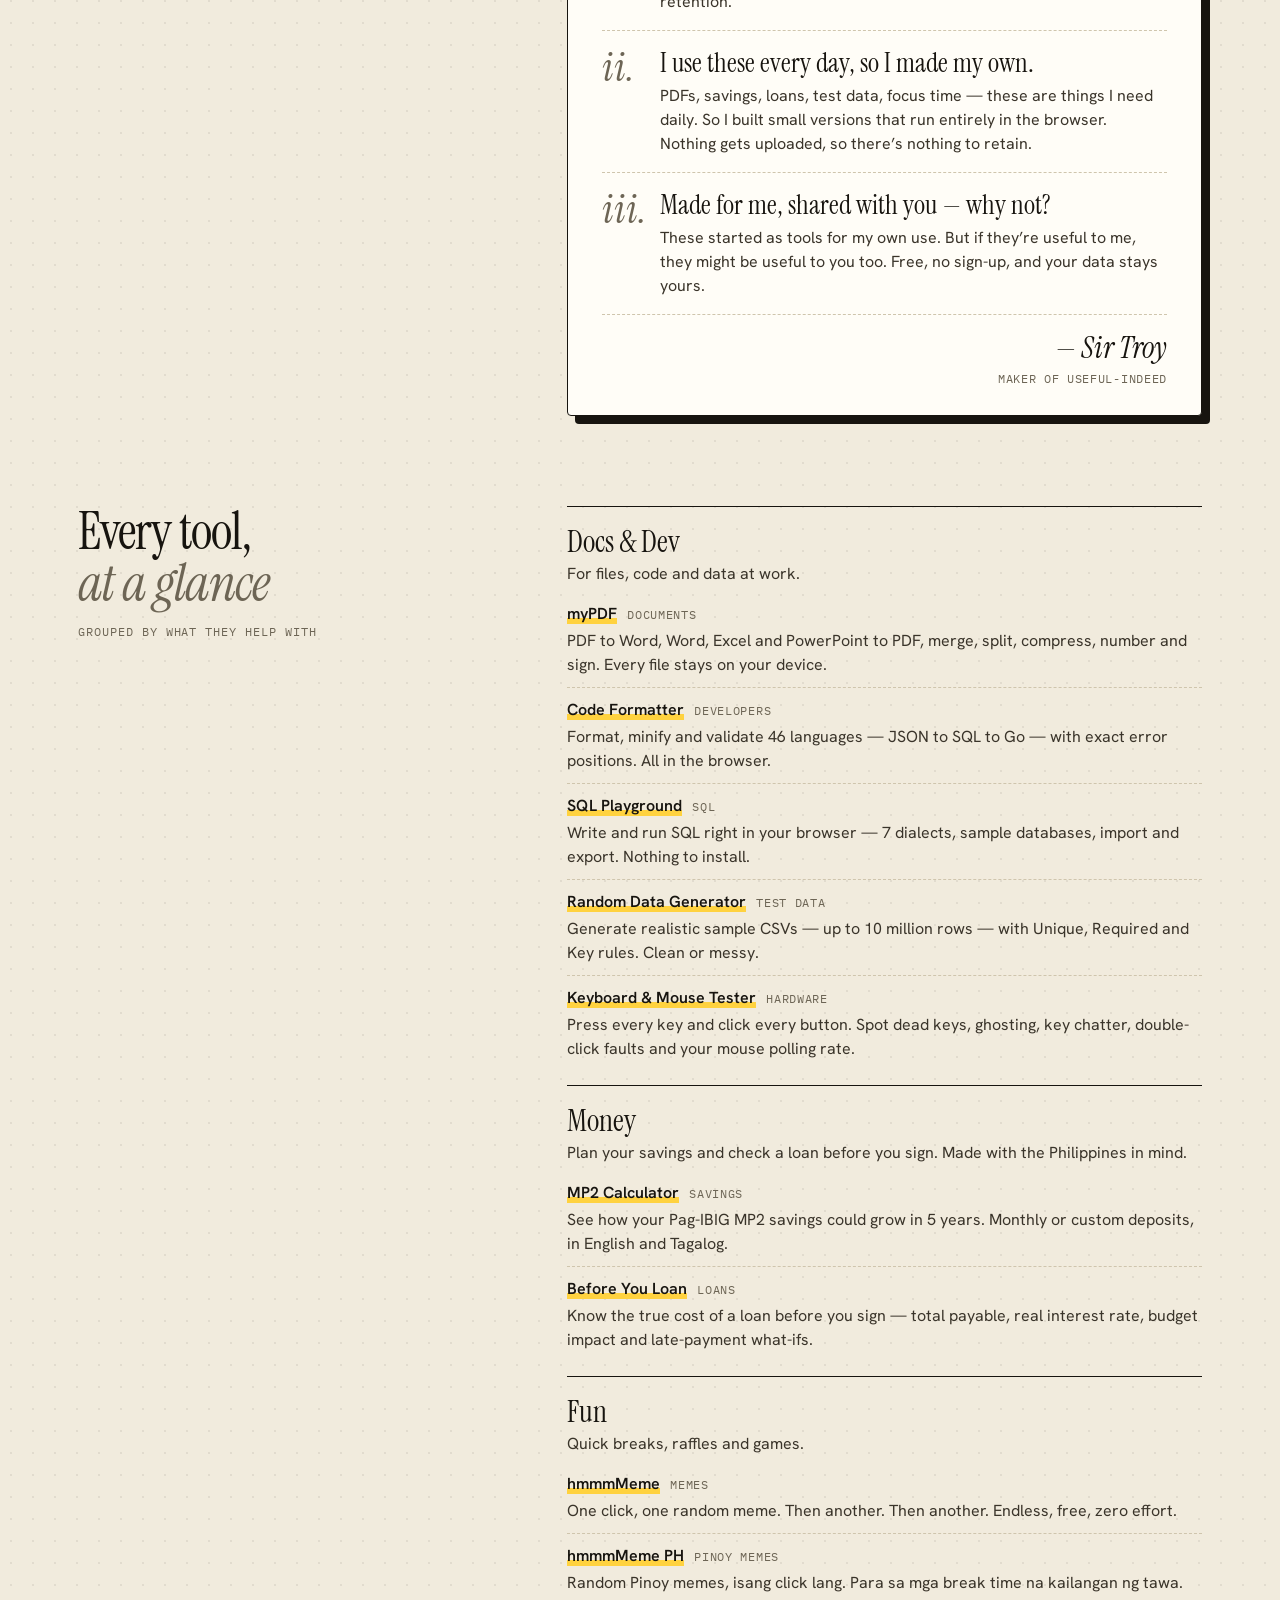
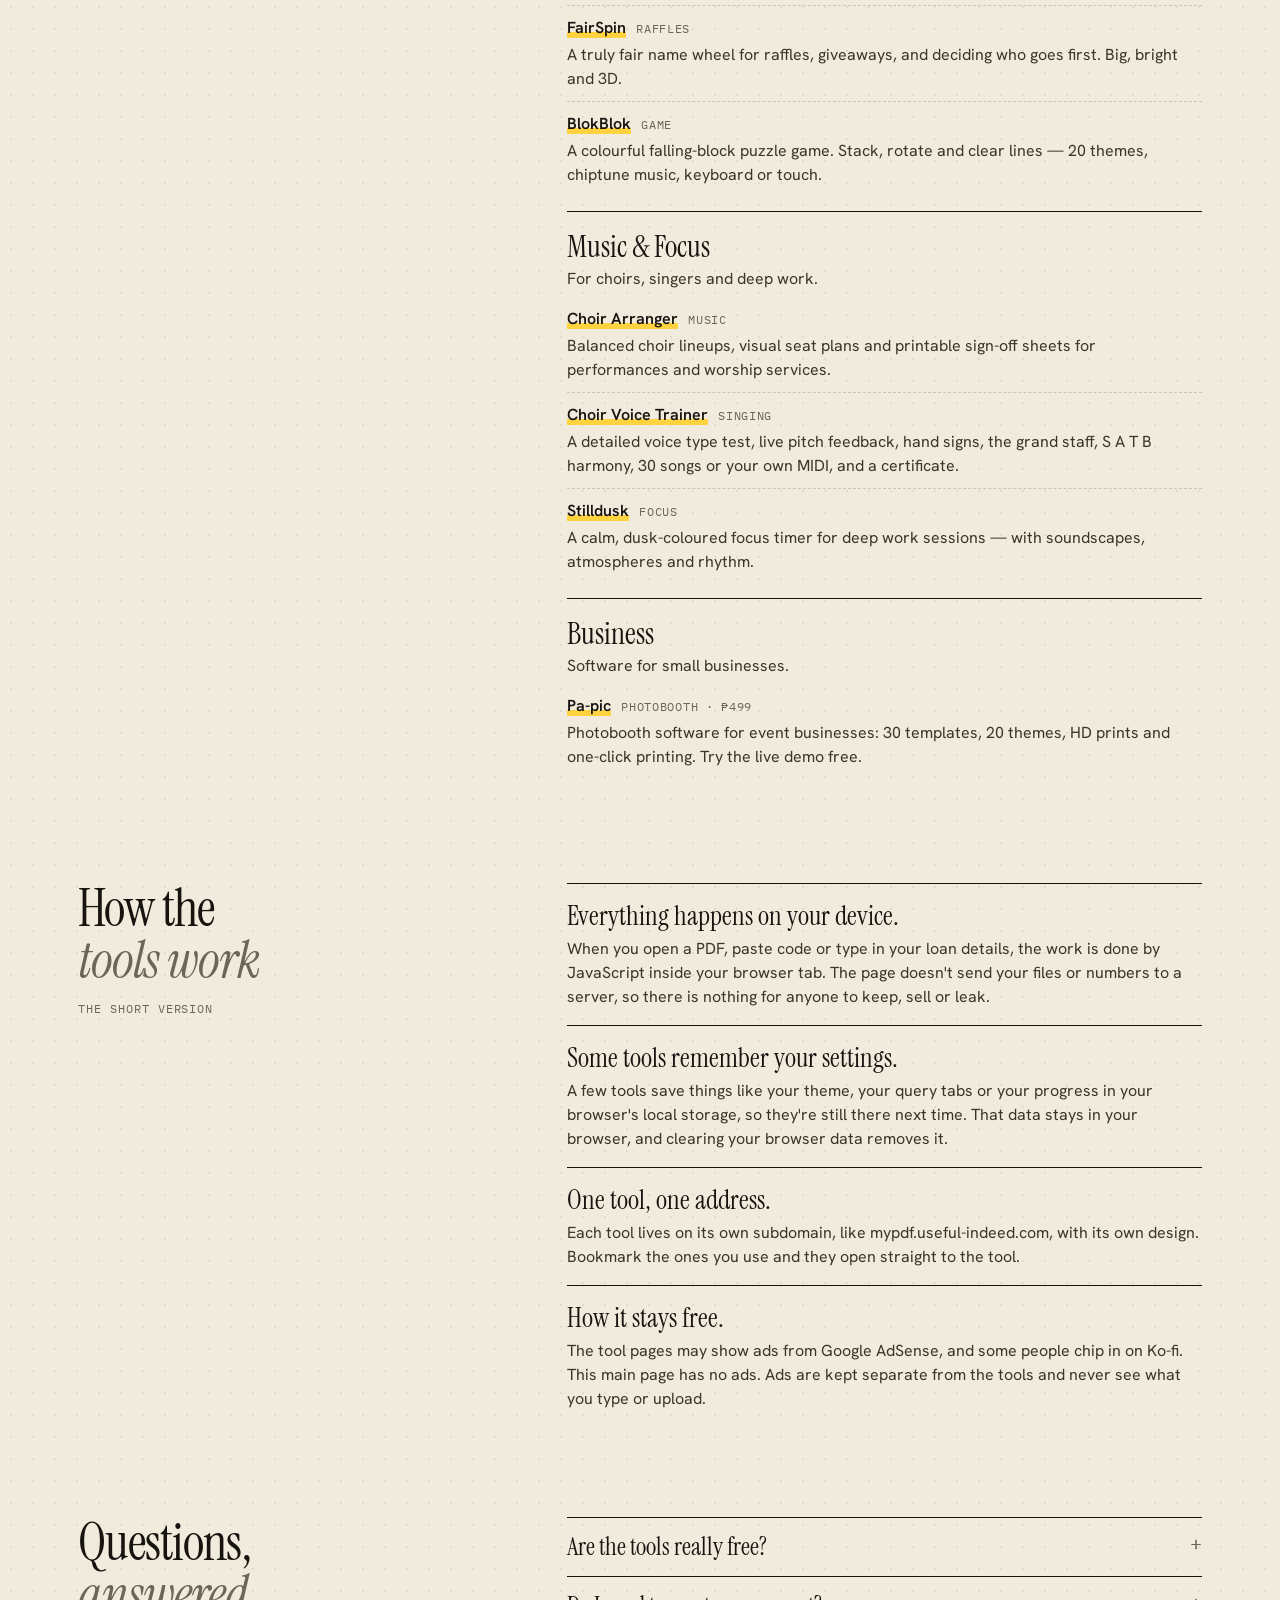
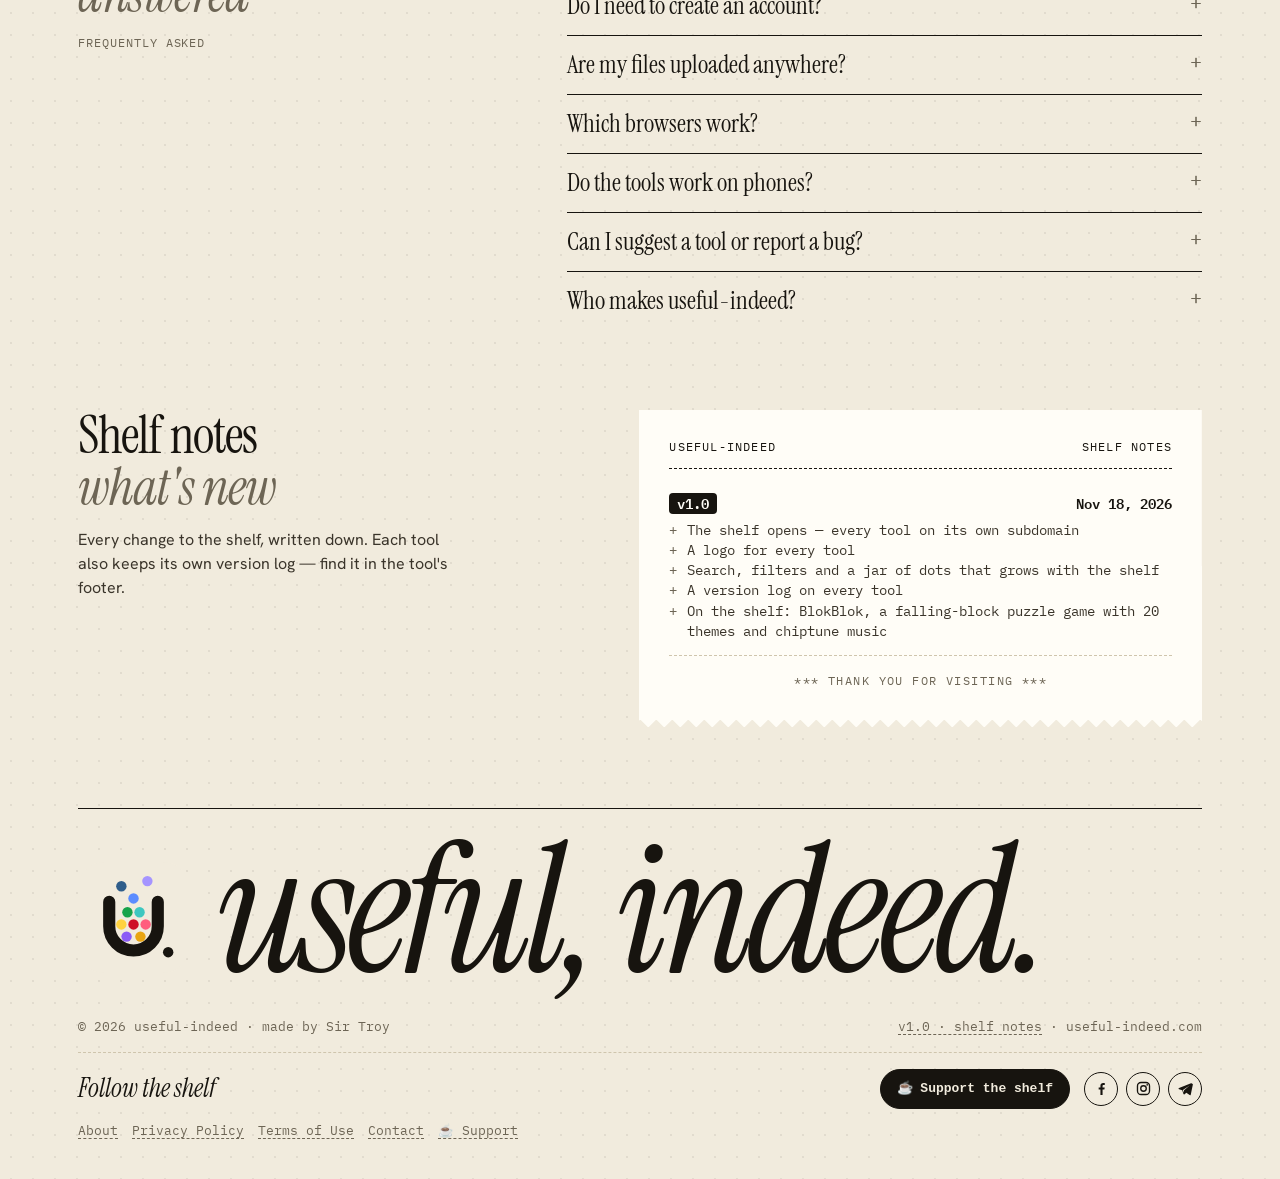
==== commit 212f56b7: "Update useful-indeed.com" ====
--- a/index.html
+++ b/index.html
@@ -233,8 +233,7 @@
   @media (prefers-reduced-motion:reduce){ *{animation:none!important;transition:none!important} .rv{opacity:1;transform:none} h1 em::after{transform:skew(-12deg)} }
 </style>
 <script type="application/ld+json">{"@context":"https://schema.org","@type":"Organization","name":"useful-indeed","url":"https://useful-indeed.com","logo":"https://useful-indeed.com/logos/useful-indeed.svg","sameAs":["https://www.facebook.com/usefulindeed","https://www.instagram.com/usefulindeed/","https://t.me/usefulindeed"]}</script>
-<script async src="https://pagead2.googlesyndication.com/pagead/js/adsbygoogle.js?client=ca-pub-4427223480429053"
-     crossorigin="anonymous"></script>
+<meta name="google-adsense-account" content="ca-pub-4427223480429053">
 </head>
 <body>
 <div class="wrap">
@@ -316,7 +315,7 @@
       <p><b>Everything happens on your device.</b> When you open a PDF, paste code or type in your loan details, the work is done by JavaScript inside your browser tab. The page doesn't send your files or numbers to a server, so there is nothing for anyone to keep, sell or leak.</p>
       <p><b>Some tools remember your settings.</b> A few tools save things like your theme, your query tabs or your progress in your browser's local storage, so they're still there next time. That data stays in your browser, and clearing your browser data removes it.</p>
       <p><b>One tool, one address.</b> Each tool lives on its own subdomain, like mypdf.useful-indeed.com, with its own design. Bookmark the ones you use and they open straight to the tool.</p>
-      <p><b>How it stays free.</b> Pages may show ads from Google AdSense, and some people chip in on Ko-fi. Ads are kept separate from the tools and never see what you type or upload.</p>
+      <p><b>How it stays free.</b> The tool pages may show ads from Google AdSense, and some people chip in on Ko-fi. This main page has no ads. Ads are kept separate from the tools and never see what you type or upload.</p>
     </div>
   </section>
 
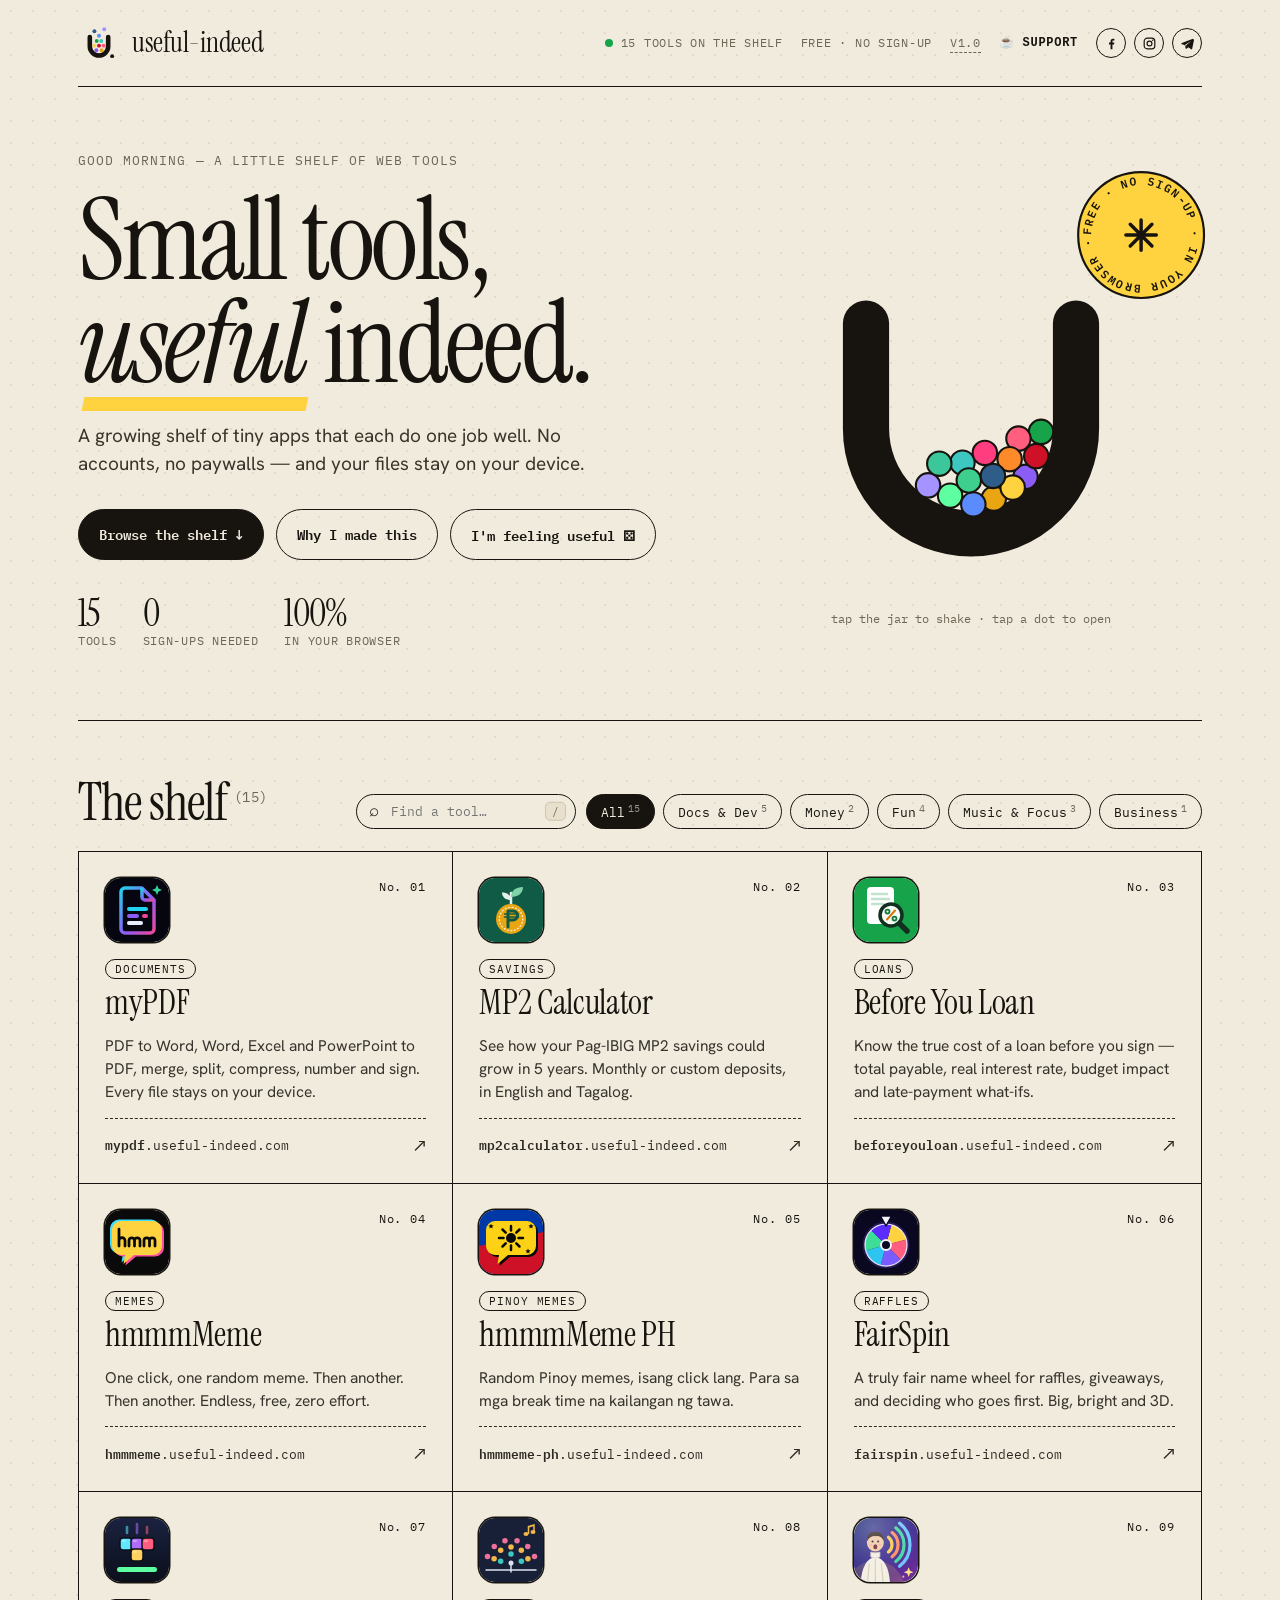
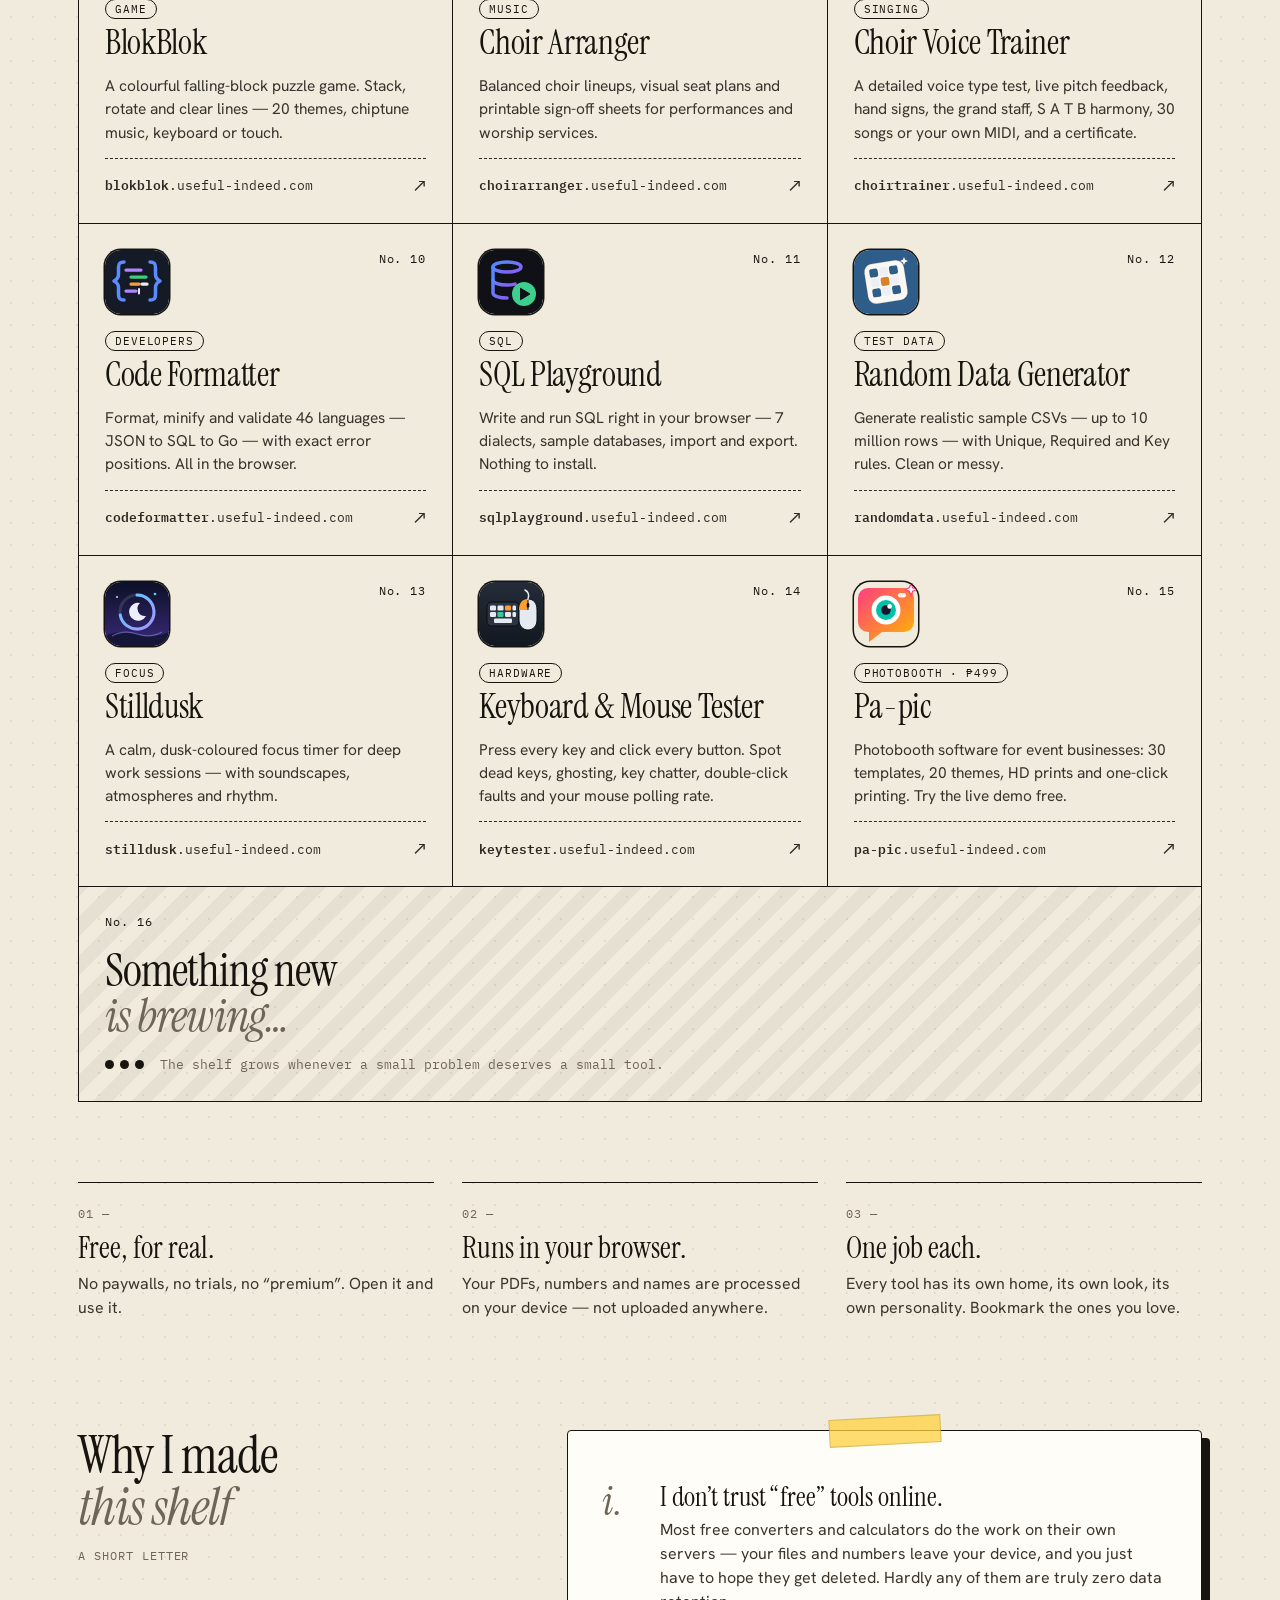
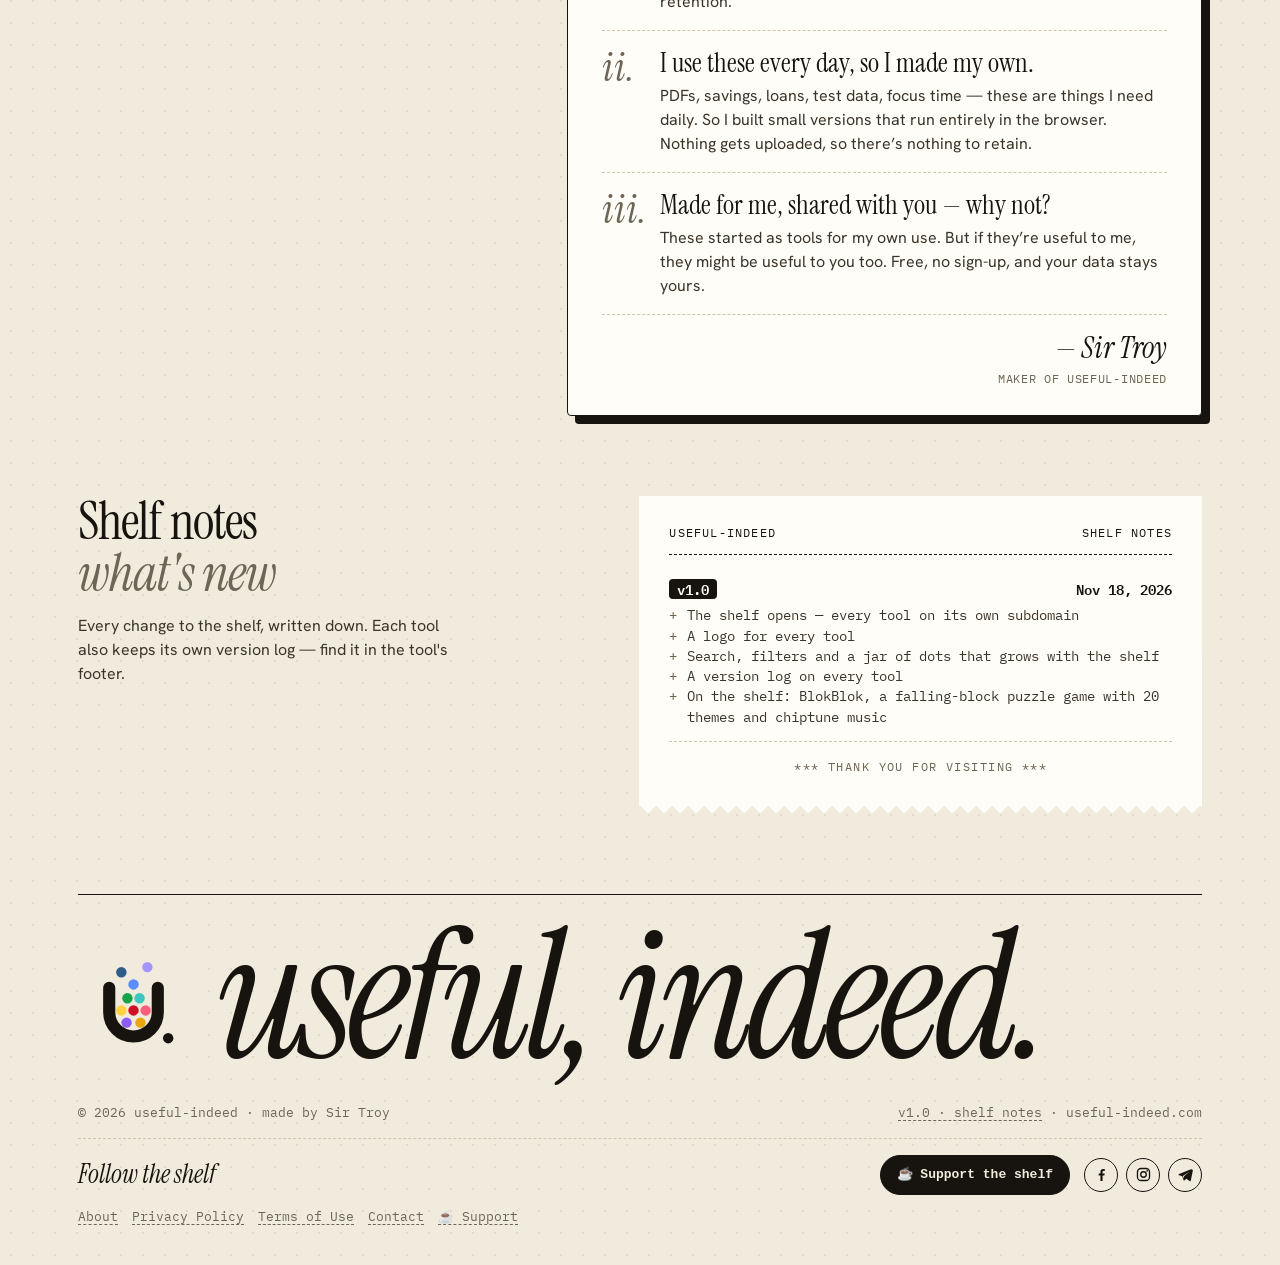
==== commit d0bbadcb: "Update useful-indeed.com" ====
--- a/index.html
+++ b/index.html
@@ -193,30 +193,6 @@
   footer .big img{width:.62em;height:.62em;margin-bottom:.08em}
   footer a{text-decoration:none;border-bottom:1px dashed}
 
-  .dir{display:grid;grid-template-columns:.9fr 1.3fr;gap:50px;padding:80px 0 10px;align-items:start}
-  .dir h2{font-family:var(--serif);font-weight:400;font-size:52px;line-height:1;letter-spacing:-.02em}
-  .dir h2 i{color:var(--muted)}
-  .dir h2 small{display:block;font-family:var(--mono);font-size:12px;letter-spacing:.08em;text-transform:uppercase;color:var(--muted);margin-top:16px}
-  .dir-cat{border-top:1.5px solid var(--ink);padding:18px 0 14px}
-  .dir-cat h3{font-family:var(--serif);font-weight:400;font-size:30px;line-height:1.1}
-  .dir-cat>p{color:#3a342a;margin:4px 0 6px}
-  .dir-cat ul{list-style:none;margin:0;padding:0}
-  .dir-cat li{padding:10px 0;border-bottom:1px dashed var(--line)}
-  .dir-cat li:last-child{border-bottom:0}
-  .dir-cat li a{color:var(--ink);font-weight:600;text-decoration:none;box-shadow:inset 0 -6px 0 var(--hi)}
-  .dir-cat li a:hover{box-shadow:inset 0 -1.2em 0 var(--hi)}
-  .dir-cat li span{font-family:var(--mono);font-size:11.5px;color:var(--muted);letter-spacing:.06em;text-transform:uppercase;margin-left:10px}
-  .dir-cat li p{color:#3a342a;margin-top:3px}
-  .dir-text p{color:#3a342a;padding:16px 0;border-top:1.5px solid var(--ink)}
-  .dir-text p b{display:block;font-family:var(--serif);font-weight:400;font-size:27px;line-height:1.15;color:var(--ink);margin-bottom:6px}
-  .faq details{border-top:1.5px solid var(--ink);padding:14px 0}
-  .faq summary{cursor:pointer;font-family:var(--serif);font-size:25px;line-height:1.2;list-style:none;display:flex;justify-content:space-between;gap:14px}
-  .faq summary::-webkit-details-marker{display:none}
-  .faq summary::after{content:"+";font-family:var(--mono);font-size:20px;color:var(--muted)}
-  .faq details[open] summary::after{content:"–"}
-  .faq details p{color:#3a342a;margin-top:8px}
-  .faq a{color:var(--ink)}
-  @media (max-width:900px){.dir{grid-template-columns:1fr;gap:24px;padding-top:60px}.dir h2{font-size:42px}}
   @media (max-width:900px){
     .hero{grid-template-columns:1fr;padding-top:40px}
     .jar{max-width:300px}
@@ -301,34 +277,6 @@
       <div class="pt"><span>ii.</span><div><b>I use these every day, so I made my own.</b><p>PDFs, savings, loans, test data, focus time — these are things I need daily. So I built small versions that run entirely in the browser. Nothing gets uploaded, so there’s nothing to retain.</p></div></div>
       <div class="pt"><span>iii.</span><div><b>Made for me, shared with you — why not?</b><p>These started as tools for my own use. But if they’re useful to me, they might be useful to you too. Free, no sign-up, and your data stays yours.</p></div></div>
       <div class="sig">— Sir Troy<small>maker of useful-indeed</small></div>
-    </div>
-  </section>
-
-  <section class="dir" id="all-tools">
-    <h2 class="rv">Every tool,<br><i>at a glance</i><small>grouped by what they help with</small></h2>
-    <div class="dir-list" id="dirList"><section class="dir-cat"><h3>Docs &amp; Dev</h3><p>For files, code and data at work.</p><ul><li><a href="https://mypdf.useful-indeed.com/">myPDF</a><span>Documents</span><p>PDF to Word, Word, Excel and PowerPoint to PDF, merge, split, compress, number and sign. Every file stays on your device.</p></li><li><a href="https://codeformatter.useful-indeed.com/">Code Formatter</a><span>Developers</span><p>Format, minify and validate 46 languages — JSON to SQL to Go — with exact error positions. All in the browser.</p></li><li><a href="https://sqlplayground.useful-indeed.com/">SQL Playground</a><span>SQL</span><p>Write and run SQL right in your browser — 7 dialects, sample databases, import and export. Nothing to install.</p></li><li><a href="https://randomdata.useful-indeed.com/">Random Data Generator</a><span>Test data</span><p>Generate realistic sample CSVs — up to 10 million rows — with Unique, Required and Key rules. Clean or messy.</p></li><li><a href="https://keytester.useful-indeed.com/">Keyboard &amp; Mouse Tester</a><span>Hardware</span><p>Press every key and click every button. Spot dead keys, ghosting, key chatter, double-click faults and your mouse polling rate.</p></li></ul></section><section class="dir-cat"><h3>Money</h3><p>Plan your savings and check a loan before you sign. Made with the Philippines in mind.</p><ul><li><a href="https://mp2calculator.useful-indeed.com/">MP2 Calculator</a><span>Savings</span><p>See how your Pag-IBIG MP2 savings could grow in 5 years. Monthly or custom deposits, in English and Tagalog.</p></li><li><a href="https://beforeyouloan.useful-indeed.com/">Before You Loan</a><span>Loans</span><p>Know the true cost of a loan before you sign — total payable, real interest rate, budget impact and late-payment what-ifs.</p></li></ul></section><section class="dir-cat"><h3>Fun</h3><p>Quick breaks, raffles and games.</p><ul><li><a href="https://hmmmeme.useful-indeed.com/">hmmmMeme</a><span>Memes</span><p>One click, one random meme. Then another. Then another. Endless, free, zero effort.</p></li><li><a href="https://hmmmeme-ph.useful-indeed.com/">hmmmMeme PH</a><span>Pinoy memes</span><p>Random Pinoy memes, isang click lang. Para sa mga break time na kailangan ng tawa.</p></li><li><a href="https://fairspin.useful-indeed.com/">FairSpin</a><span>Raffles</span><p>A truly fair name wheel for raffles, giveaways, and deciding who goes first. Big, bright and 3D.</p></li><li><a href="https://blokblok.useful-indeed.com/">BlokBlok</a><span>Game</span><p>A colourful falling-block puzzle game. Stack, rotate and clear lines — 20 themes, chiptune music, keyboard or touch.</p></li></ul></section><section class="dir-cat"><h3>Music &amp; Focus</h3><p>For choirs, singers and deep work.</p><ul><li><a href="https://choirarranger.useful-indeed.com/">Choir Arranger</a><span>Music</span><p>Balanced choir lineups, visual seat plans and printable sign-off sheets for performances and worship services.</p></li><li><a href="https://choirtrainer.useful-indeed.com/">Choir Voice Trainer</a><span>Singing</span><p>A detailed voice type test, live pitch feedback, hand signs, the grand staff, S A T B harmony, 30 songs or your own MIDI, and a certificate.</p></li><li><a href="https://stilldusk.useful-indeed.com/">Stilldusk</a><span>Focus</span><p>A calm, dusk-coloured focus timer for deep work sessions — with soundscapes, atmospheres and rhythm.</p></li></ul></section><section class="dir-cat"><h3>Business</h3><p>Software for small businesses.</p><ul><li><a href="https://pa-pic.useful-indeed.com/">Pa-pic</a><span>Photobooth · ₱499</span><p>Photobooth software for event businesses: 30 templates, 20 themes, HD prints and one-click printing. Try the live demo free.</p></li></ul></section></div>
-  </section>
-
-  <section class="dir" id="how">
-    <h2 class="rv">How the<br><i>tools work</i><small>the short version</small></h2>
-    <div class="dir-text rv" style="--dl:.1s">
-      <p><b>Everything happens on your device.</b> When you open a PDF, paste code or type in your loan details, the work is done by JavaScript inside your browser tab. The page doesn't send your files or numbers to a server, so there is nothing for anyone to keep, sell or leak.</p>
-      <p><b>Some tools remember your settings.</b> A few tools save things like your theme, your query tabs or your progress in your browser's local storage, so they're still there next time. That data stays in your browser, and clearing your browser data removes it.</p>
-      <p><b>One tool, one address.</b> Each tool lives on its own subdomain, like mypdf.useful-indeed.com, with its own design. Bookmark the ones you use and they open straight to the tool.</p>
-      <p><b>How it stays free.</b> The tool pages may show ads from Google AdSense, and some people chip in on Ko-fi. This main page has no ads. Ads are kept separate from the tools and never see what you type or upload.</p>
-    </div>
-  </section>
-
-  <section class="dir" id="faq">
-    <h2 class="rv">Questions,<br><i>answered</i><small>frequently asked</small></h2>
-    <div class="faq rv" style="--dl:.1s">
-      <details><summary>Are the tools really free?</summary><p>Yes. There are no trials, no premium plans and no limits hidden behind a sign-up. The only exception is Pa-pic, photobooth software for event businesses, which is a one-time purchase.</p></details>
-      <details><summary>Do I need to create an account?</summary><p>No. Open a tool and start using it. None of the tools ask for an email or a password.</p></details>
-      <details><summary>Are my files uploaded anywhere?</summary><p>No. Files and text you use in a tool are processed in your browser and never leave your device. The only time something is sent is when you choose to send a message through a Contact page.</p></details>
-      <details><summary>Which browsers work?</summary><p>Any recent version of Chrome, Edge, Firefox or Safari. Tools that use the microphone, like Choir Voice Trainer, work best in Chrome, Edge or Safari.</p></details>
-      <details><summary>Do the tools work on phones?</summary><p>Most of them do, and the pages adjust to small screens. A few, like the Keyboard &amp; Mouse Tester and SQL Playground, are easier to use on a computer.</p></details>
-      <details><summary>Can I suggest a tool or report a bug?</summary><p>Yes, please do. Use the <a href="contact.html">Contact page</a>. Every tool also has a version log in its footer that shows what changed and when.</p></details>
-      <details><summary>Who makes useful-indeed?</summary><p>Sir Troy, who builds these tools for his own work and shares them for free. Read more on the <a href="about.html">About page</a>.</p></details>
     </div>
   </section>
 
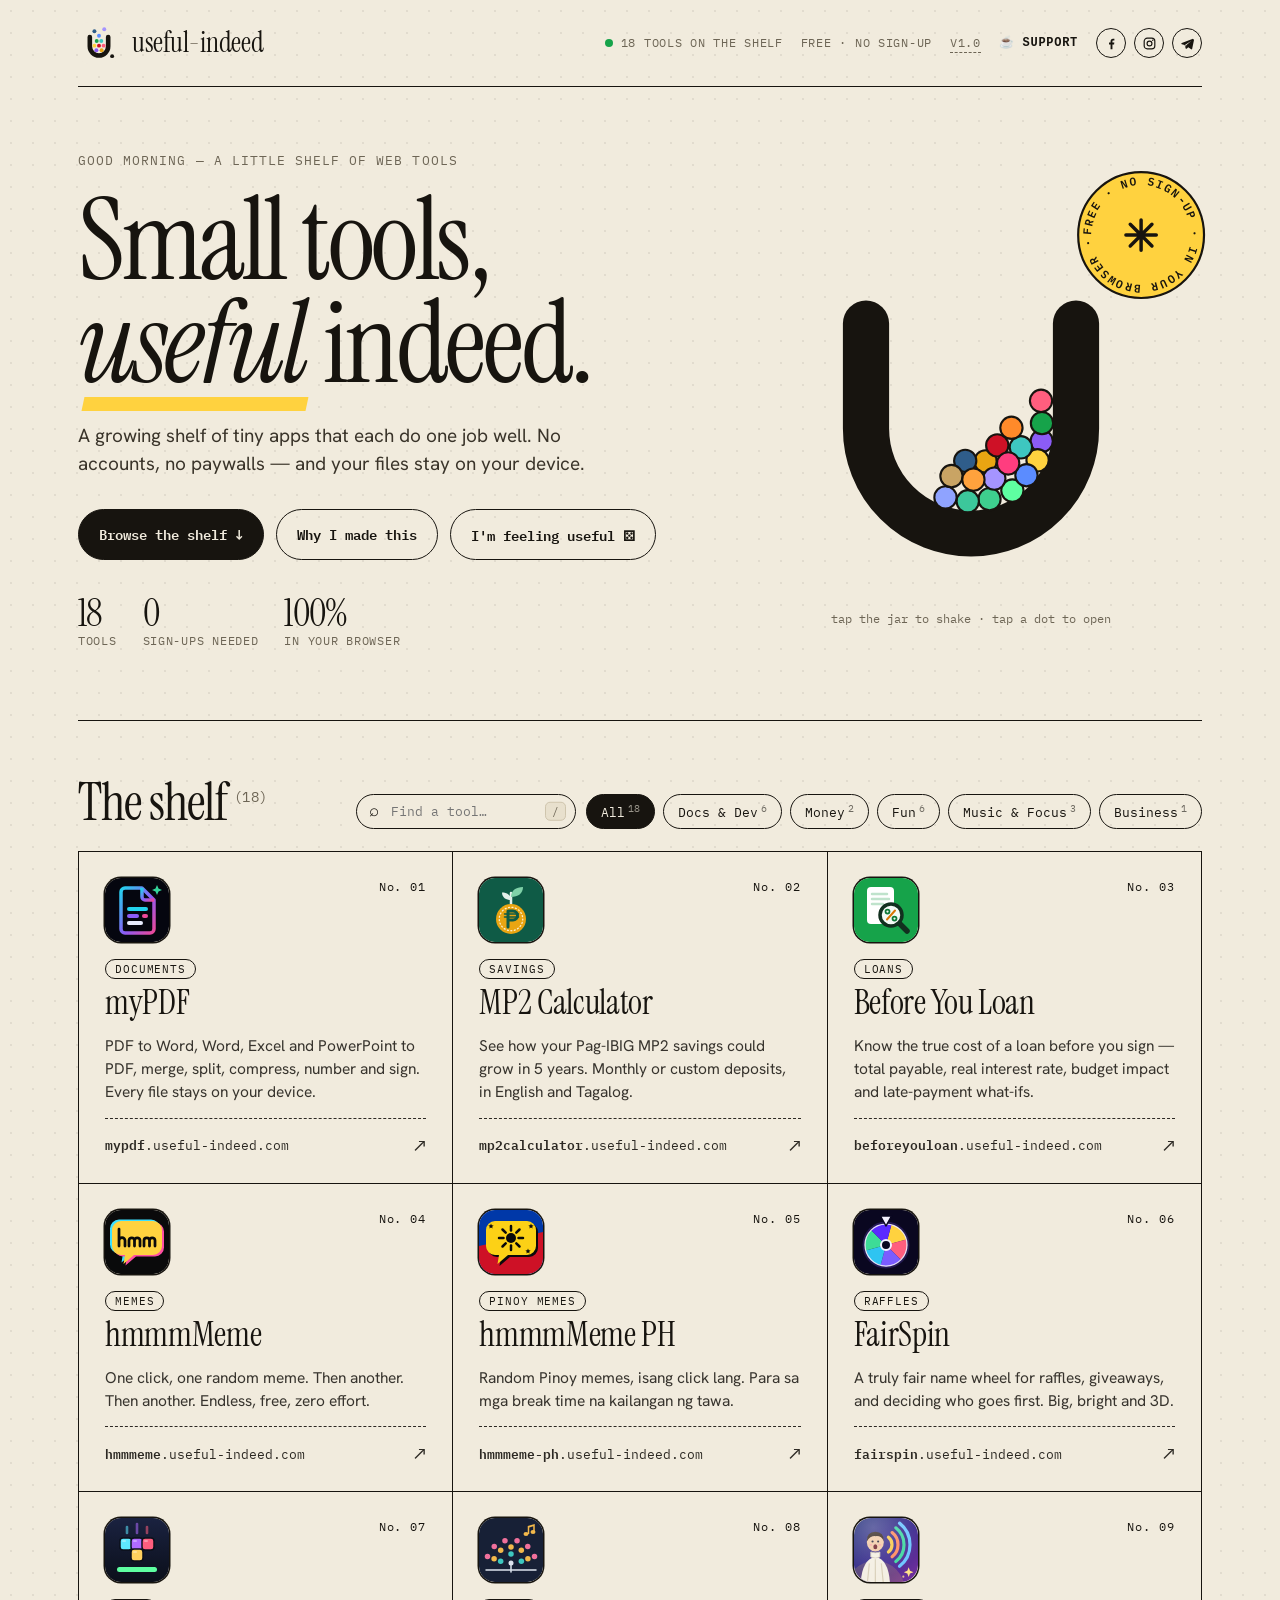
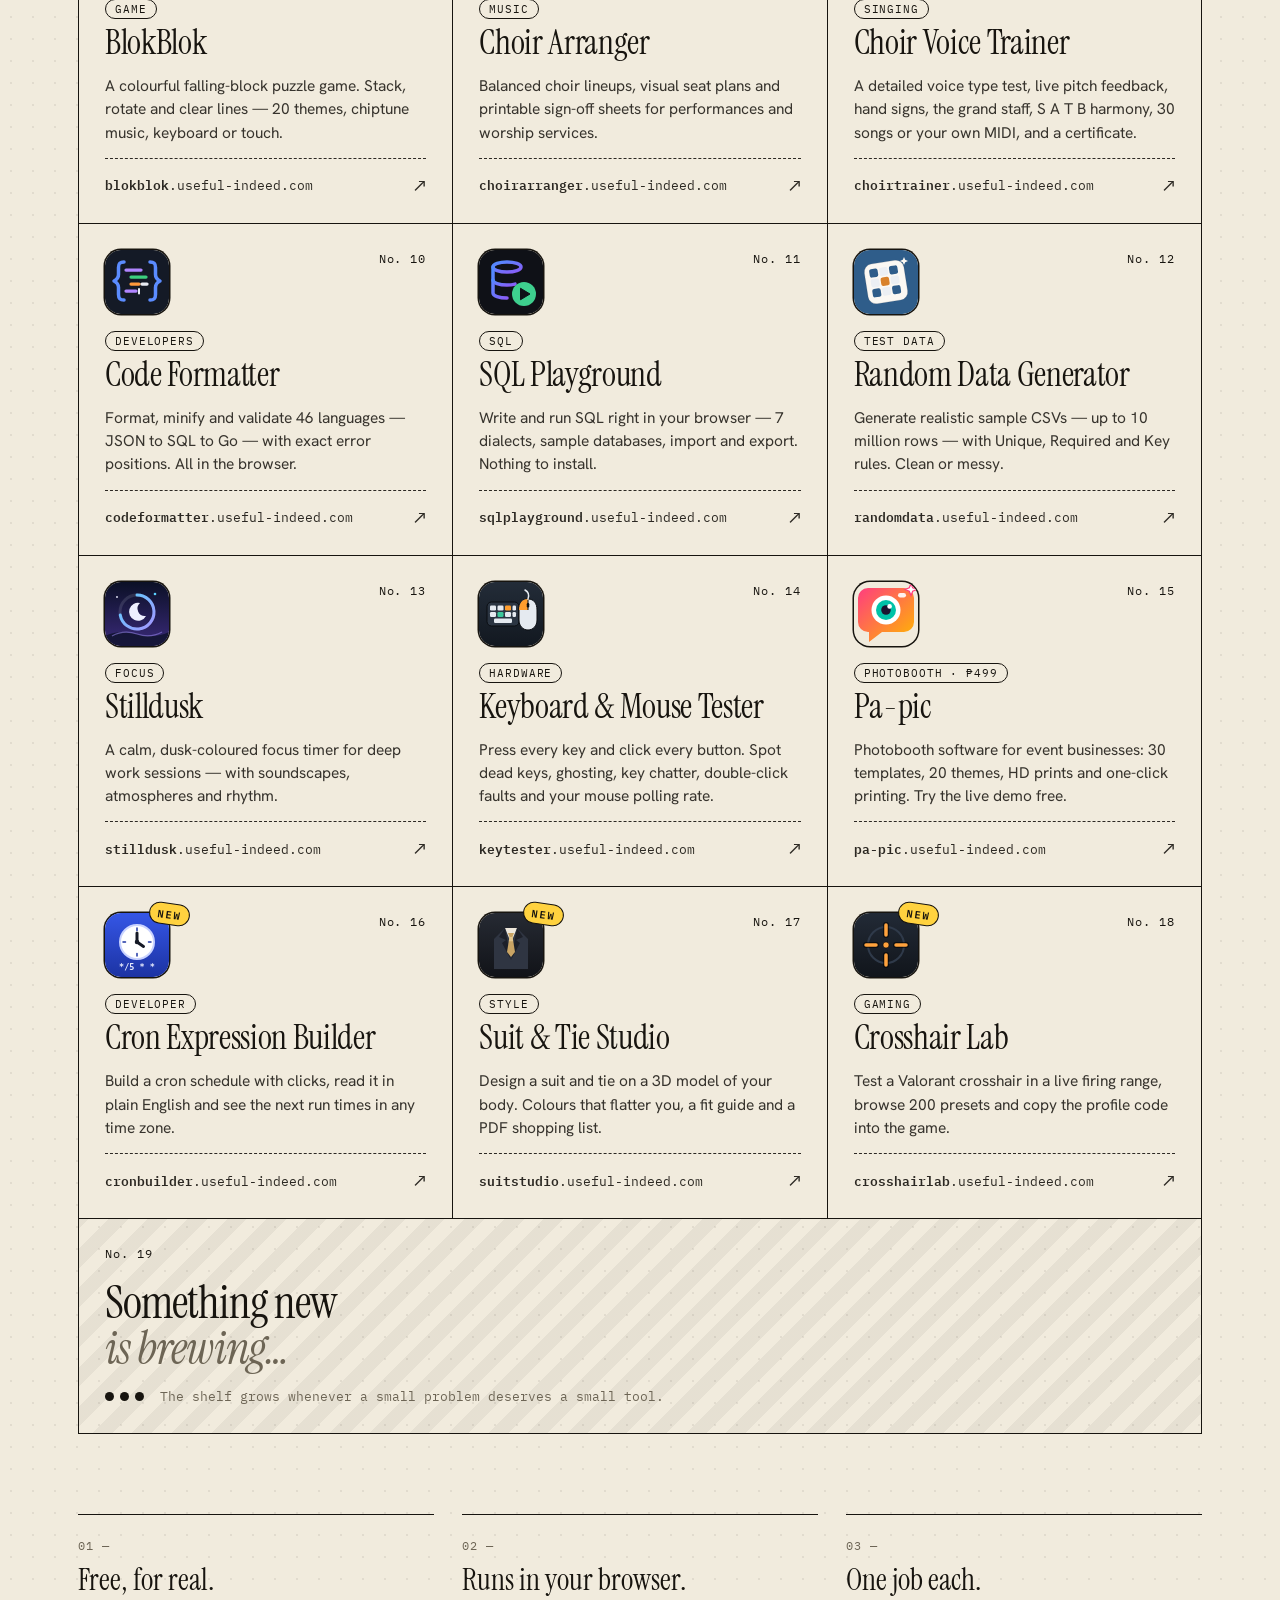
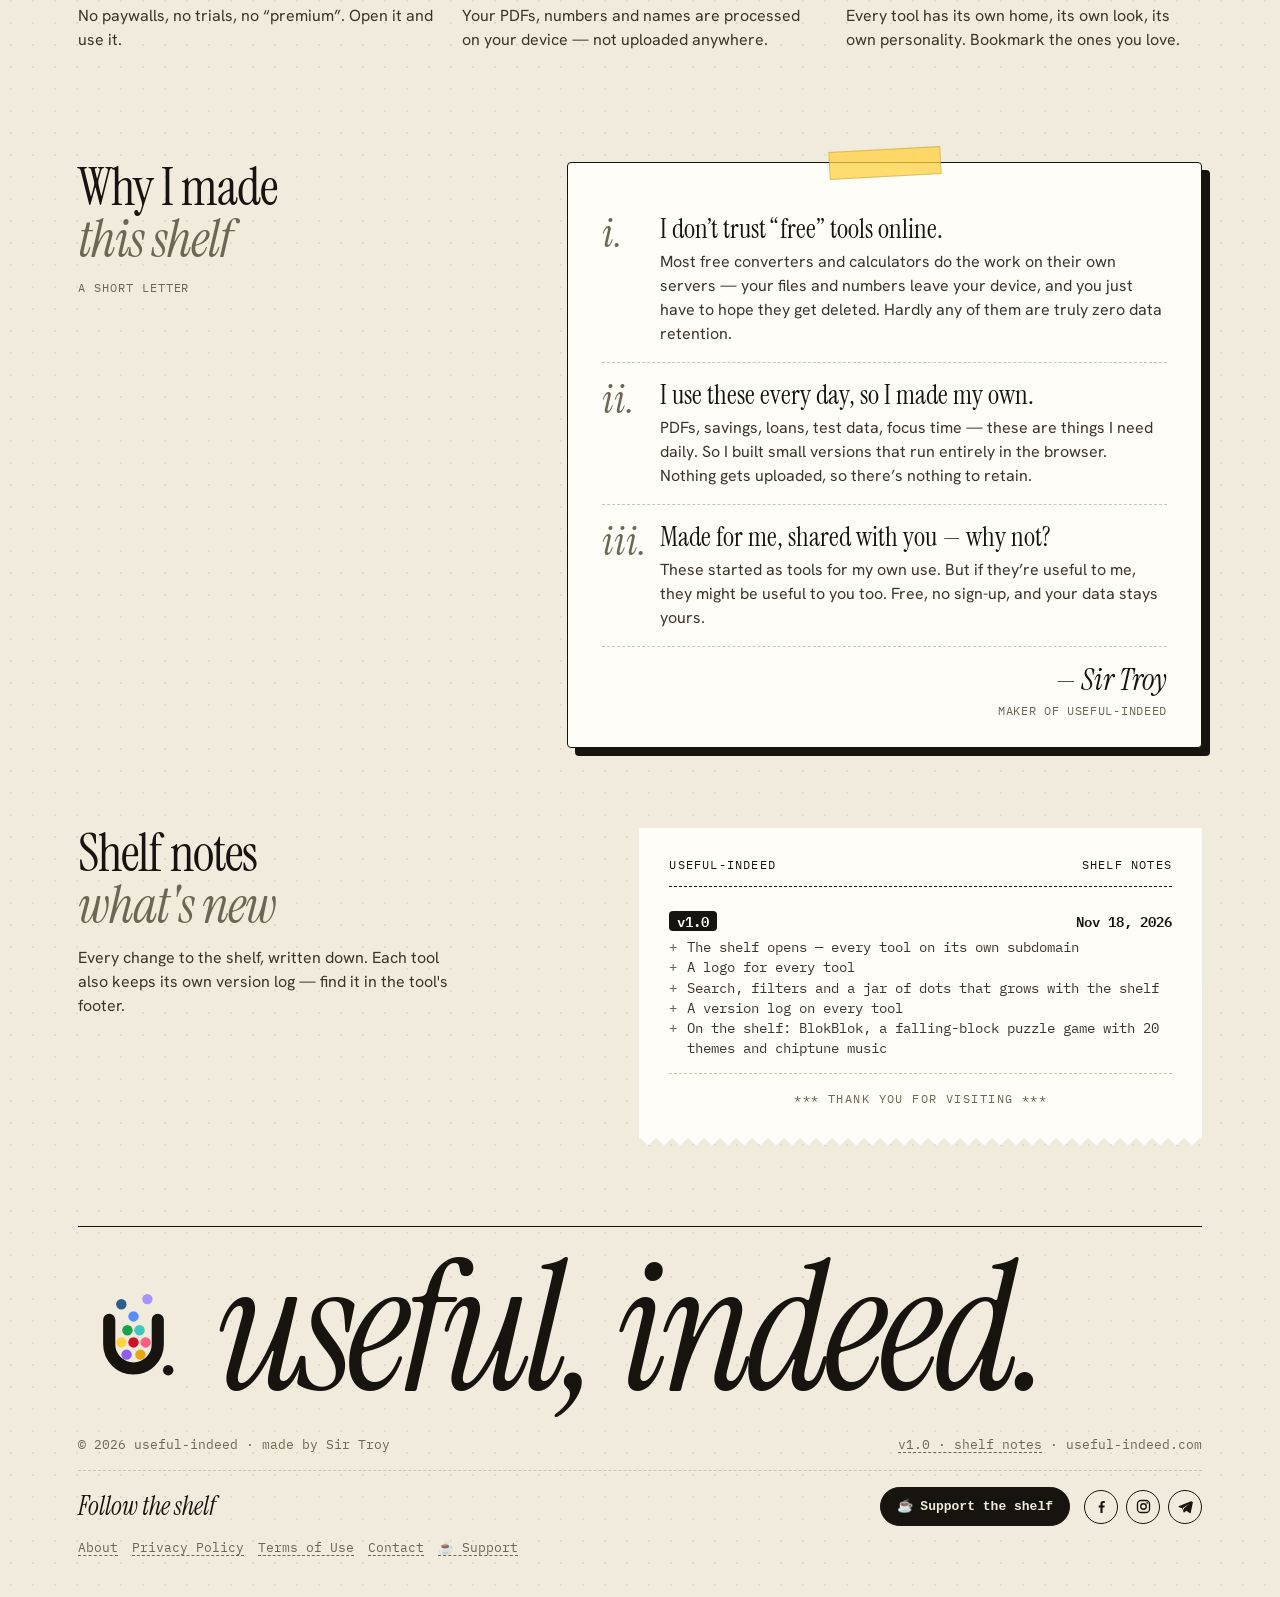
==== commit 63a155b2: "Update useful-indeed.com" ====
--- a/index.html
+++ b/index.html
@@ -205,7 +205,7 @@
     .shelf-head{grid-template-columns:1fr}
     .tools-bar{justify-content:flex-start}
   }
-  @media (max-width:600px){ .grid{grid-template-columns:1fr} .soon{grid-column:auto} .card{min-height:0} .search input,.search input:focus{width:100%} .search{flex:1 1 100%} }
+  @media (max-width:600px){ header.top{flex-wrap:wrap;gap:12px 16px} .meta{flex-wrap:wrap;gap:10px 14px} .grid{grid-template-columns:1fr} .soon{grid-column:auto} .card{min-height:0} .search input,.search input:focus{width:100%} .search{flex:1 1 100%} }
   @media (prefers-reduced-motion:reduce){ *{animation:none!important;transition:none!important} .rv{opacity:1;transform:none} h1 em::after{transform:skew(-12deg)} }
 </style>
 <script type="application/ld+json">{"@context":"https://schema.org","@type":"Organization","name":"useful-indeed","url":"https://useful-indeed.com","logo":"https://useful-indeed.com/logos/useful-indeed.svg","sameAs":["https://www.facebook.com/usefulindeed","https://www.instagram.com/usefulindeed/","https://t.me/usefulindeed"]}</script>
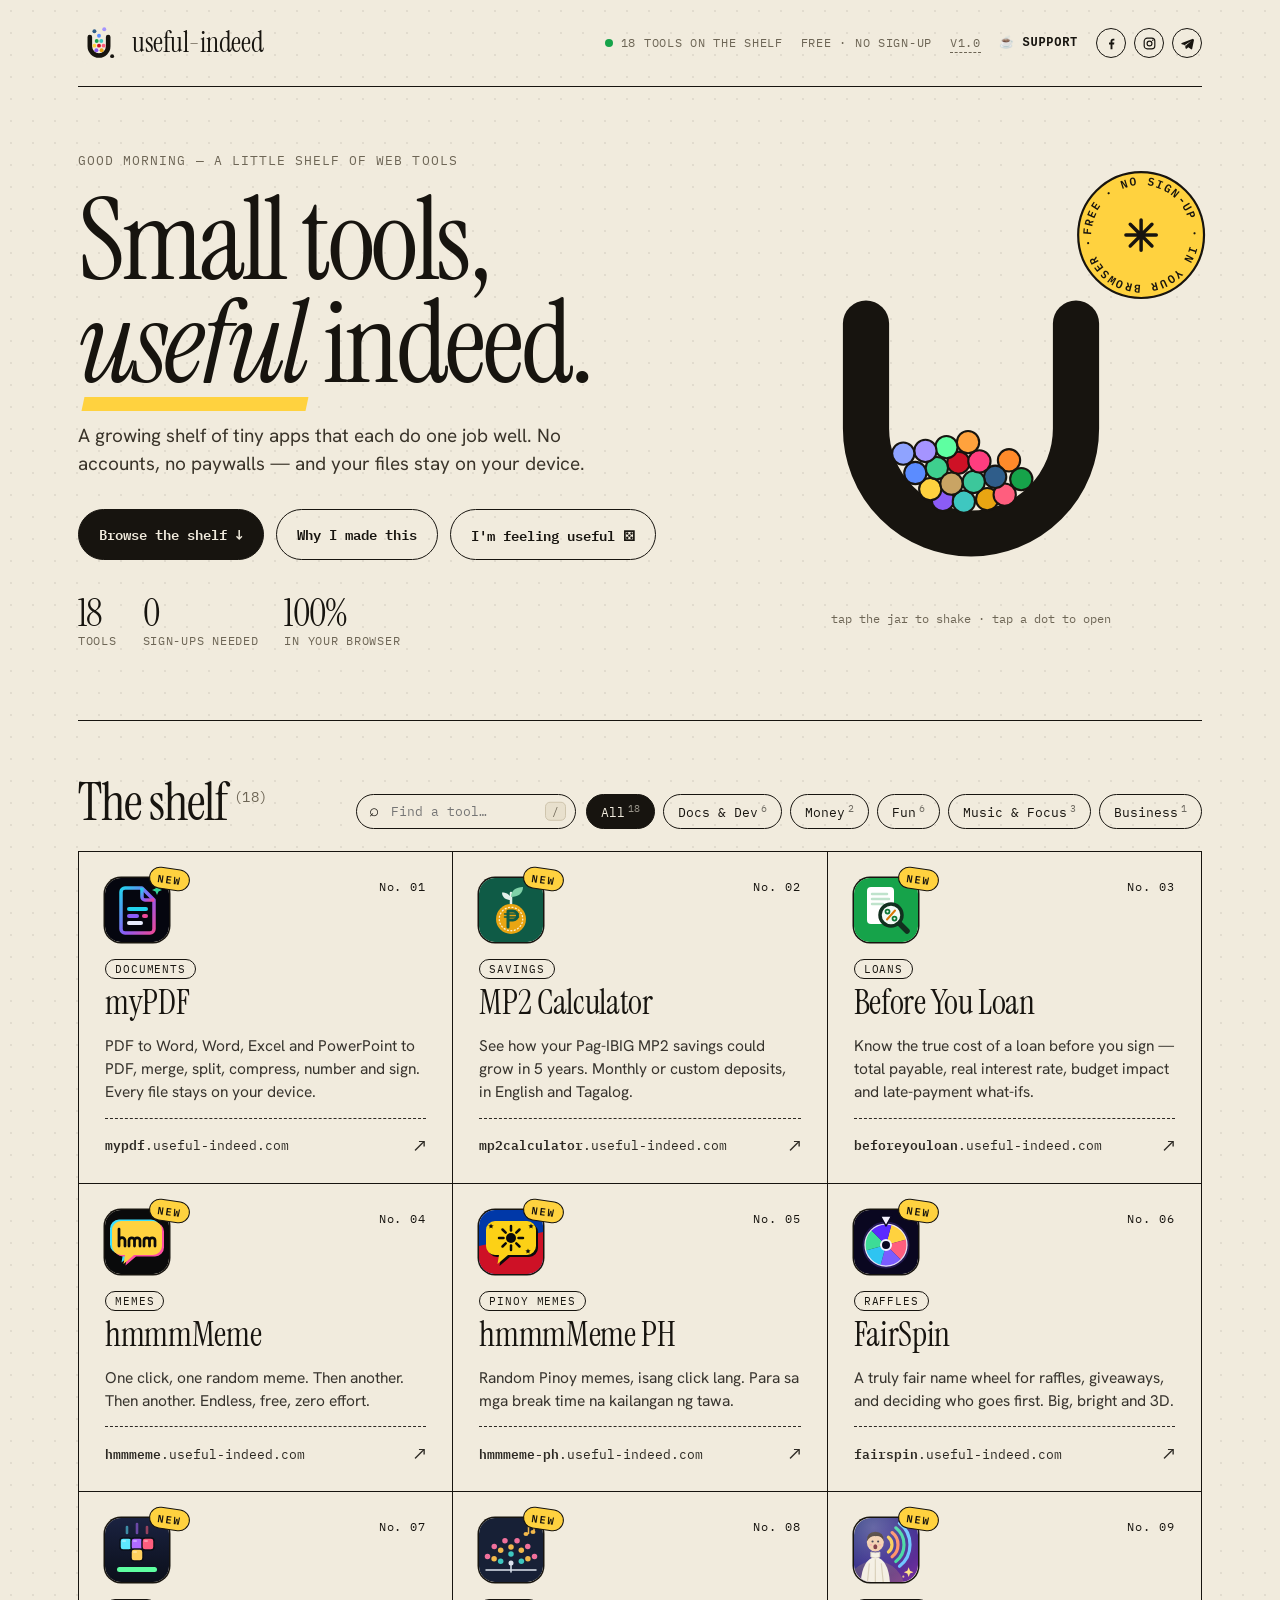
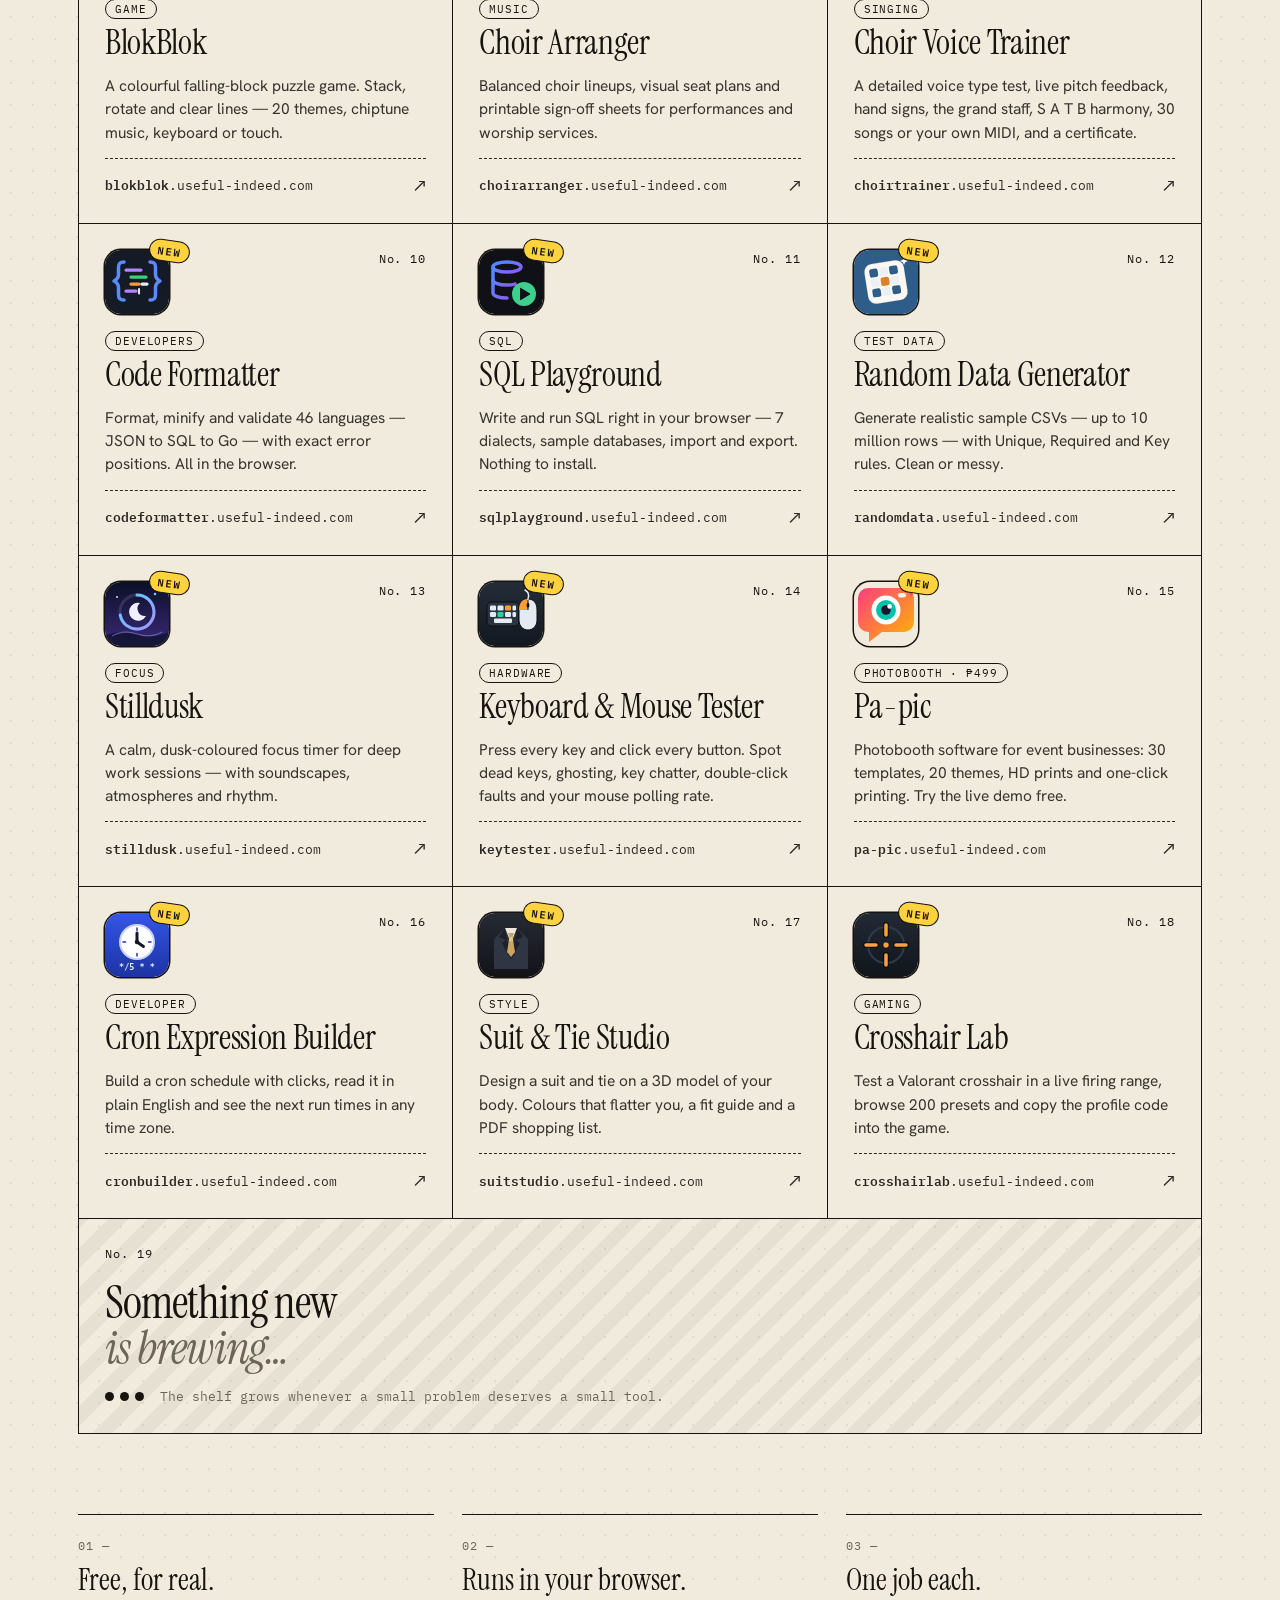
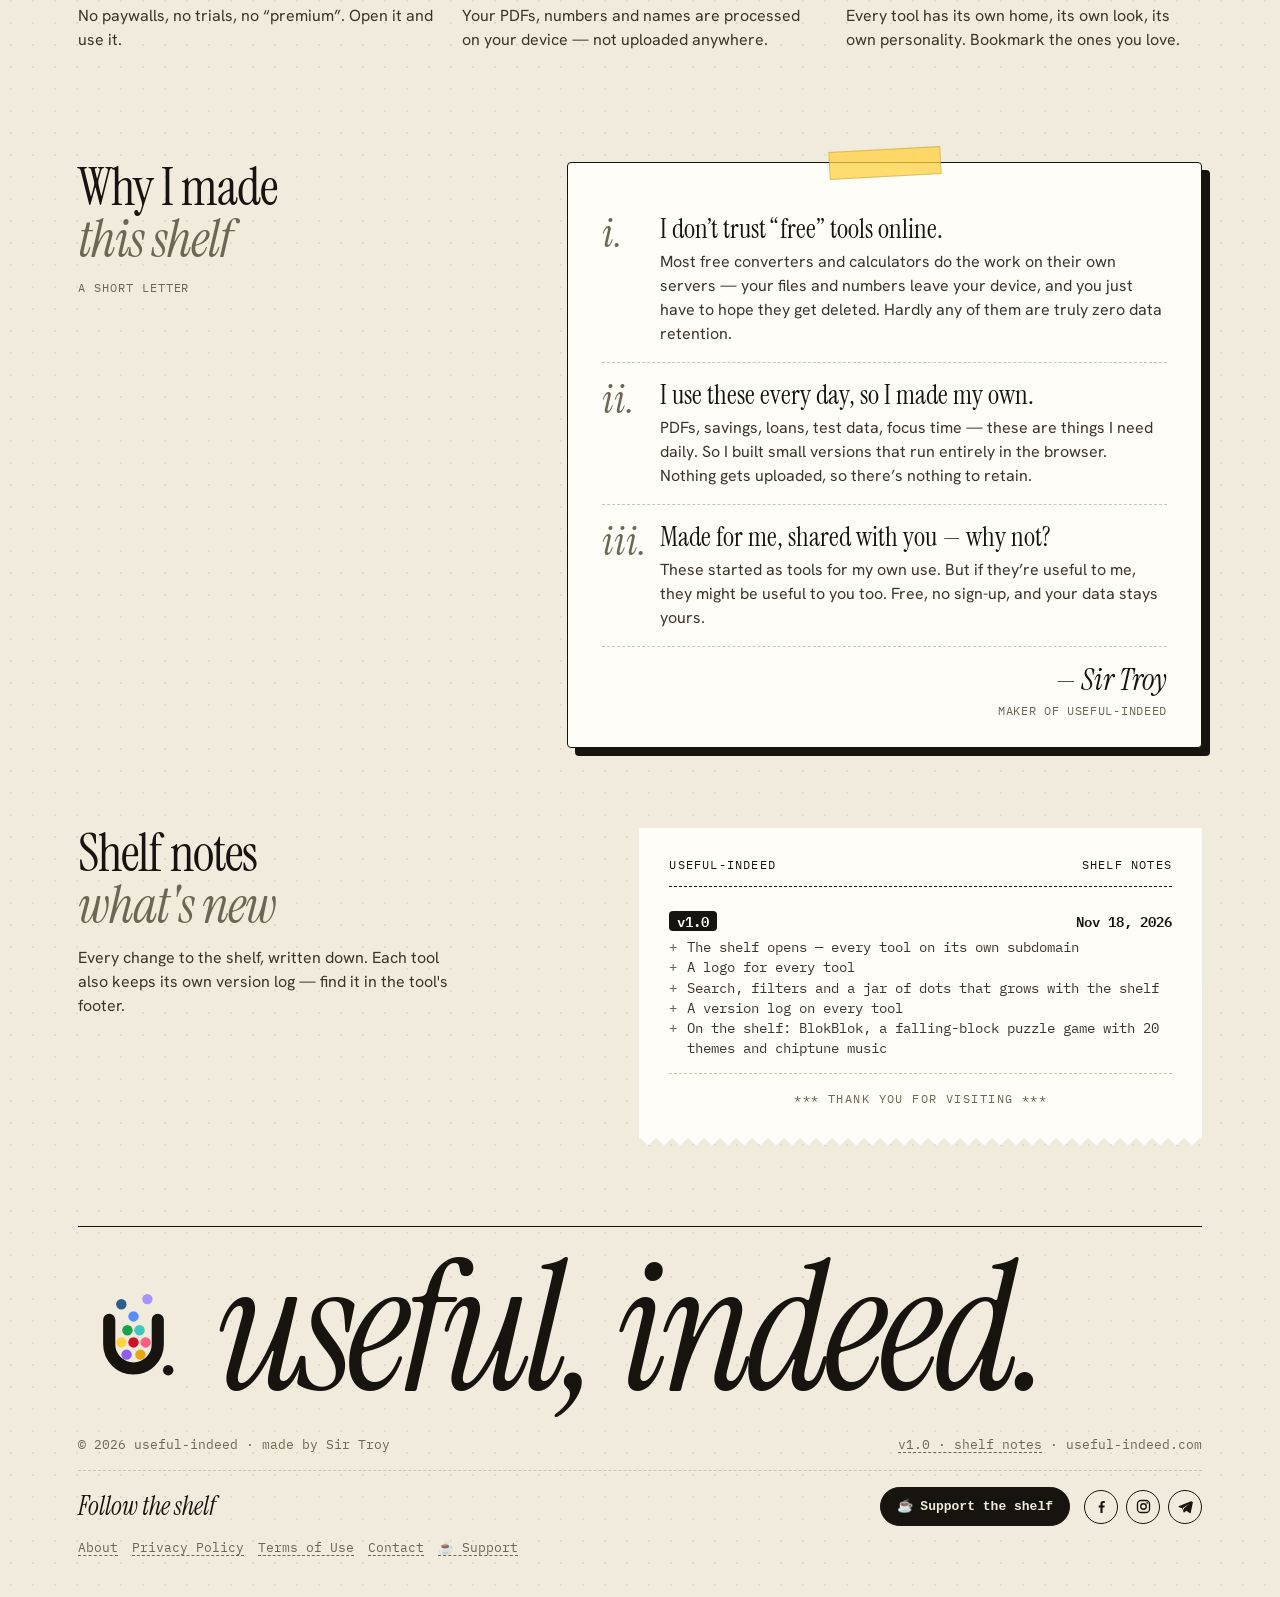
==== commit 90f80a41: "Update useful-indeed.com" ====
--- a/index.html
+++ b/index.html
@@ -303,7 +303,11 @@
 
 <script>
 (()=>{
-const TOOLS=(window.USEFUL_TOOLS||[]).filter(t=>t&&t.id);
+// "New" sticker: shown automatically for 2 months after a tool's "added" date, then it disappears.
+// A badge set by hand in tools.js (e.g. "Updated") always wins.
+const NEW_MONTHS=2;
+const isNew=d=>{const m=/^(\d{4})-(\d{2})-(\d{2})$/.exec(d||"");if(!m)return false;const end=new Date(+m[1],+m[2]-1+NEW_MONTHS,+m[3]);return new Date()<end;};
+const TOOLS=(window.USEFUL_TOOLS||[]).filter(t=>t&&t.id).map(t=>({...t,badge:t.badge||(isNew(t.added)?"New":"")}));
 const LOG=(window.USEFUL_VERSION_LOG||{entries:[]}).entries||[];
 const N=TOOLS.length;
 const url=t=>t.href||`https://${t.id}.useful-indeed.com`;
